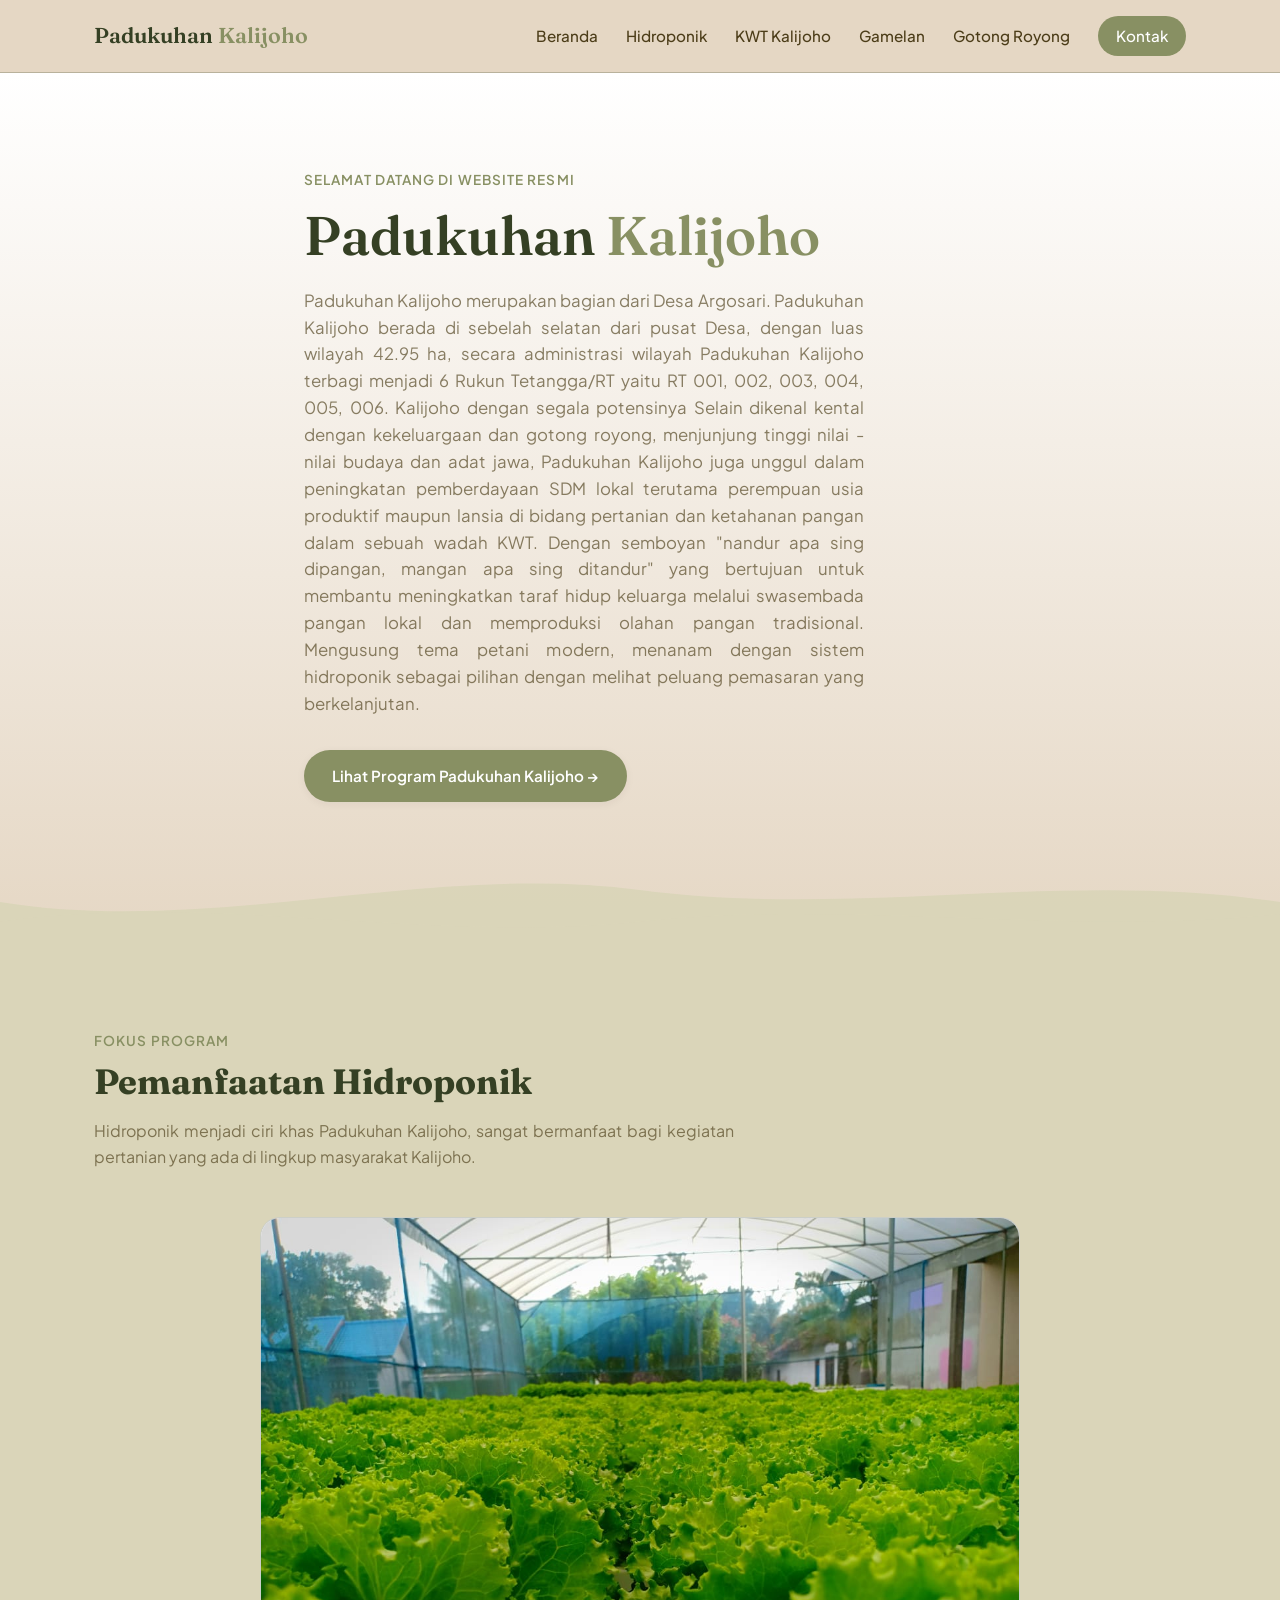
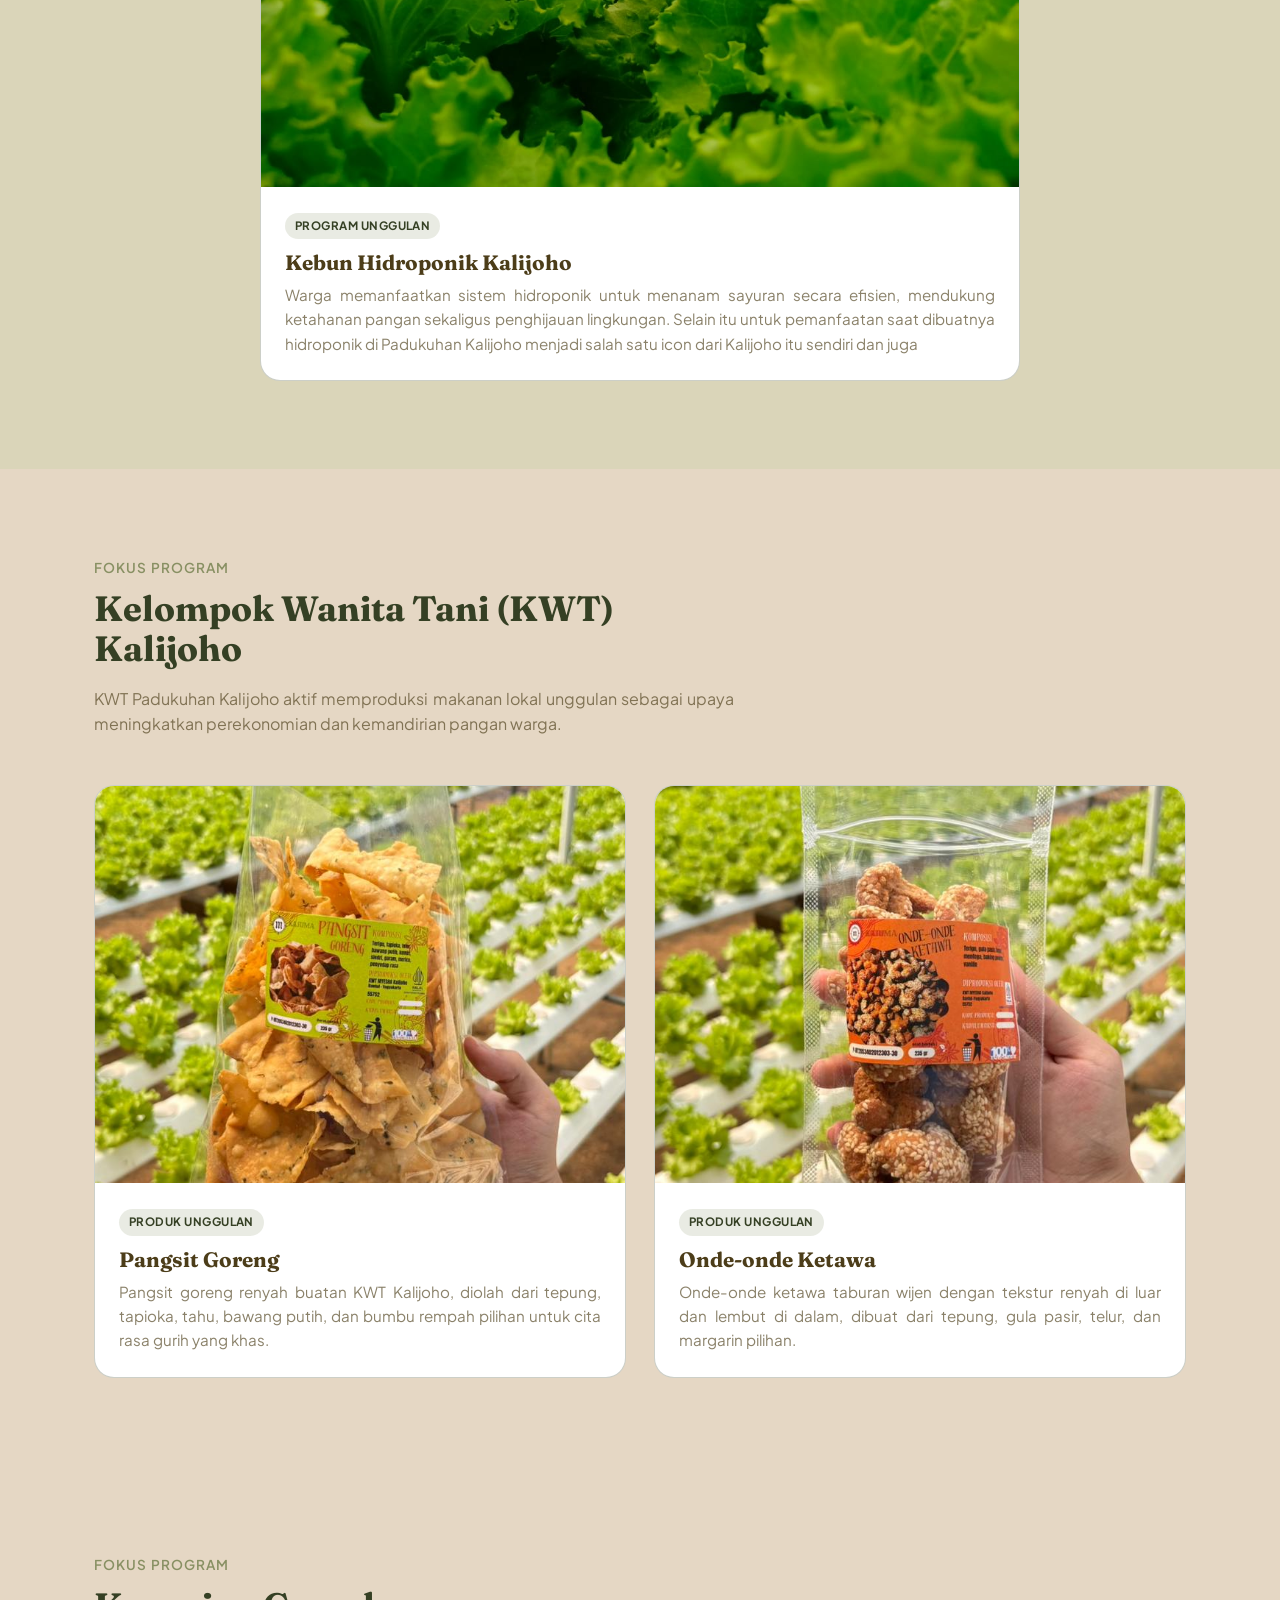
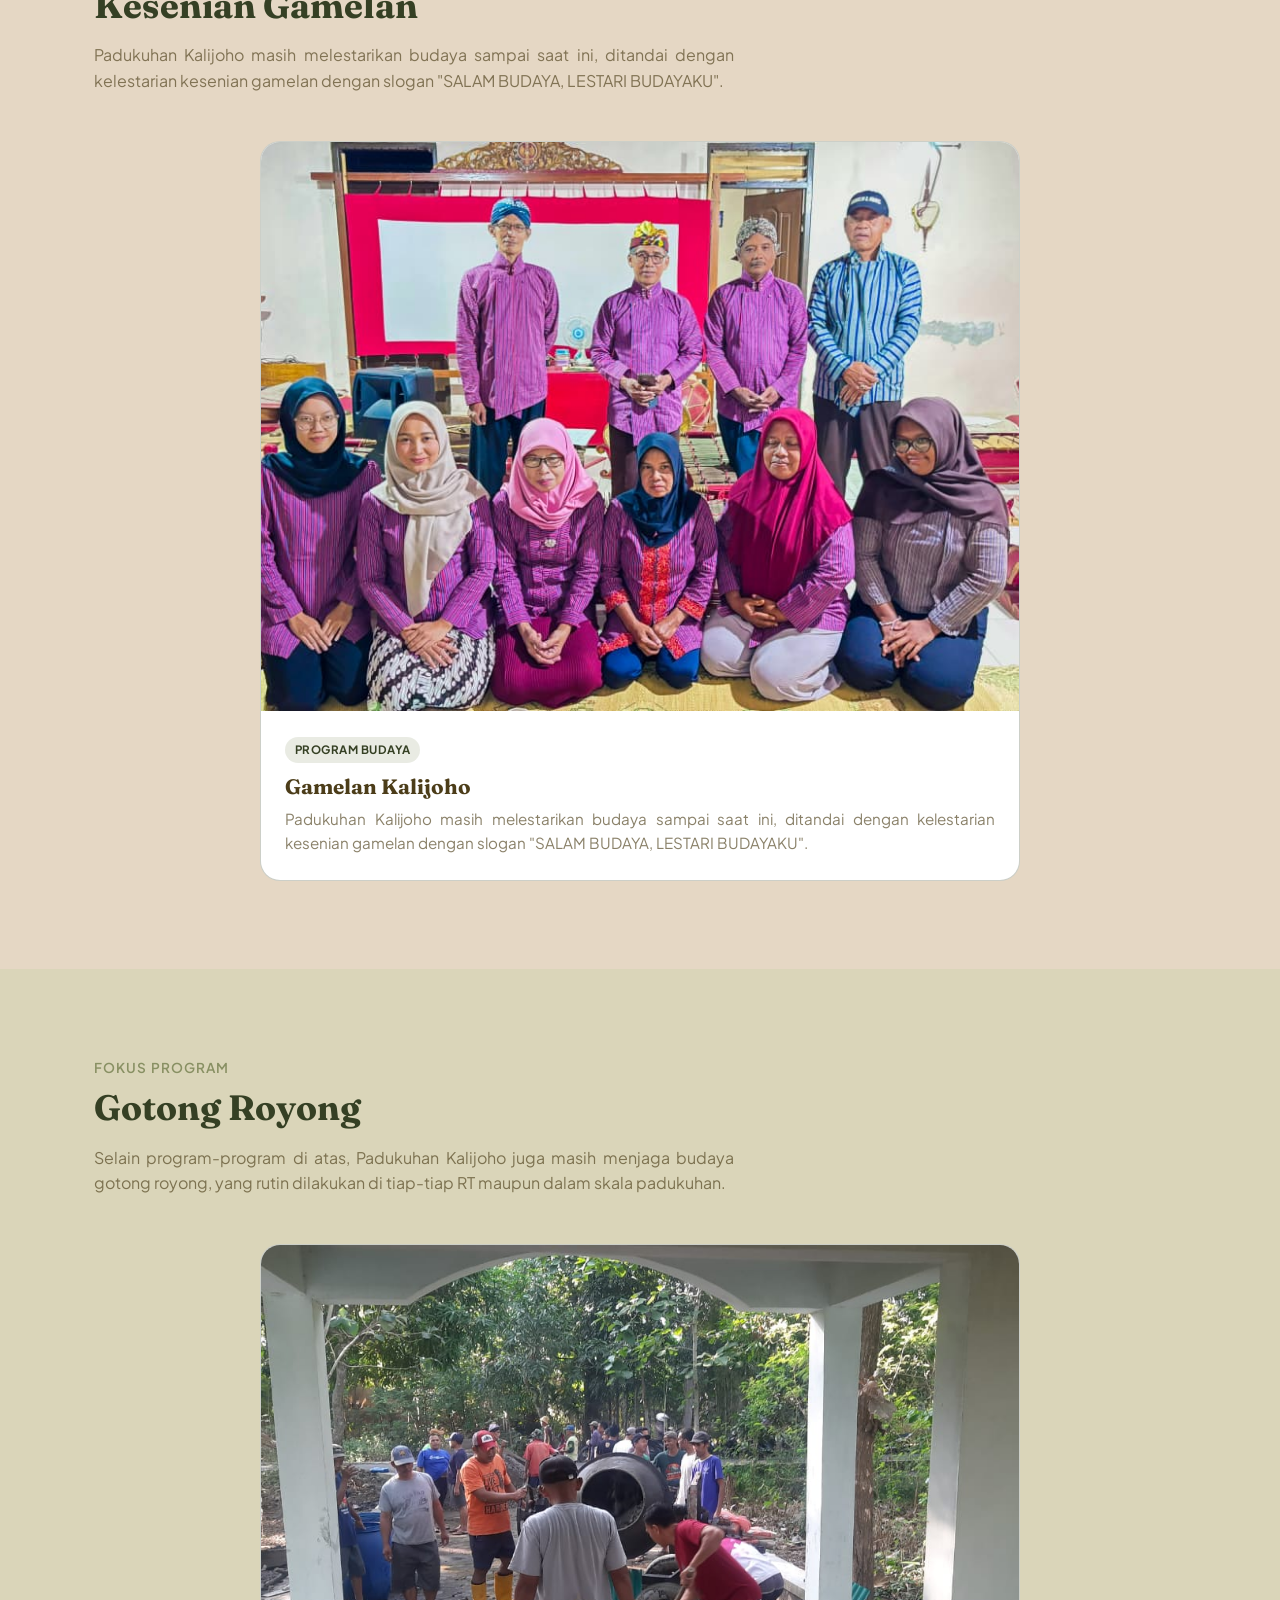
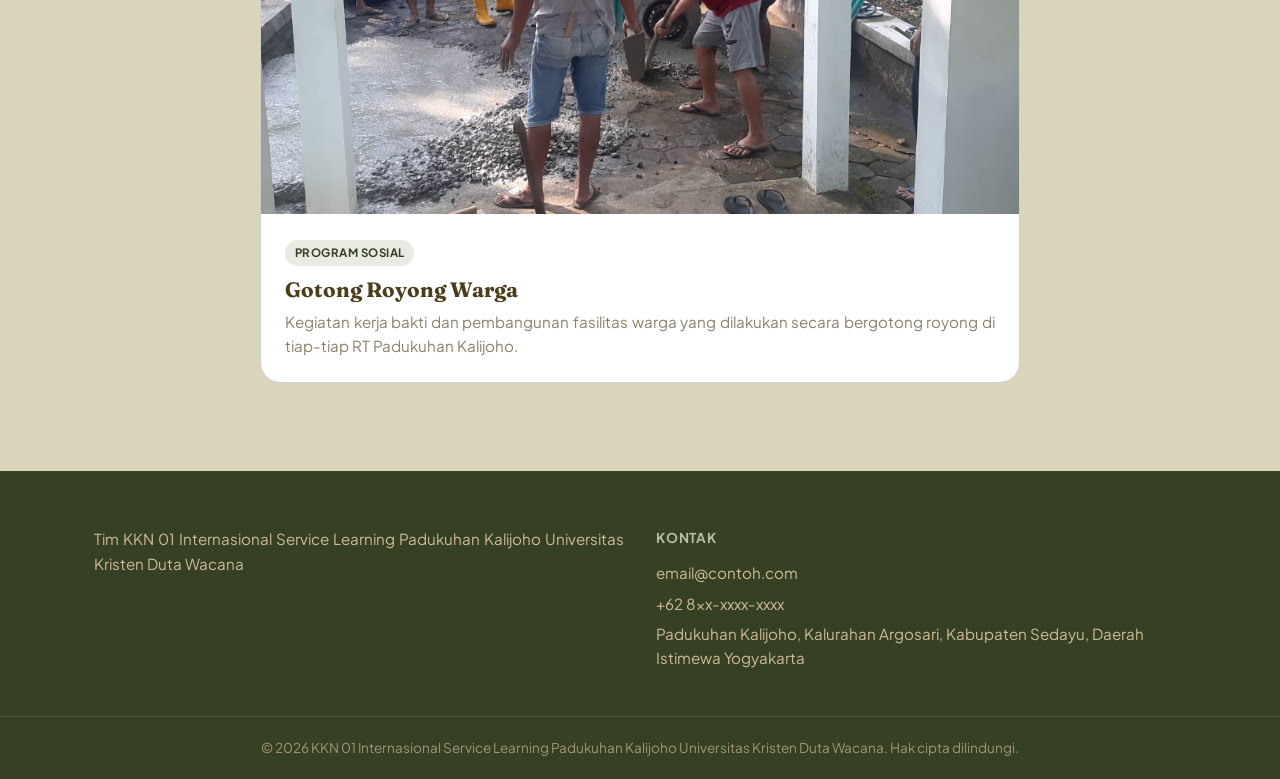
==== index.html @ 9bc2b991 "update index revisi" ====
<!DOCTYPE html>
<html lang="id">
<head>
<meta charset="UTF-8">
<meta name="viewport" content="width=device-width, initial-scale=1.0">
<meta name="description" content="Profil Padukuhan Kalijoho - KKN ISL UKDW 2026">
<meta name="keywords" content="Padukuhan Kalijoho">
<meta property="og:title" content="Padukuhan Kalijoho, Argosari, Kab.Sedayu">
<meta property="og:description" content="Profil Padukuhan Kalijoho,Argosari, Sedayu, Bantul">
<meta property="og:url" content="https://joonben.github.io/Web-Padukuhan-Kalijoho/">
<title>Padukuhan Kalijoho</title>
<link rel="preconnect" href="https://fonts.googleapis.com">
<link rel="preconnect" href="https://fonts.gstatic.com" crossorigin>
<link href="https://fonts.googleapis.com/css2?family=Fraunces:opsz,wght@9..144,500;9..144,600;9..144,700&family=Plus+Jakarta+Sans:wght@400;500;600;700&display=swap" rel="stylesheet">
<link rel="stylesheet" href="style.css">
</head>
<body>

<!-- ========================================================= -->
<!-- HEADER & NAVBAR                                            -->
<!-- ========================================================= -->
<header class="site-header">
  <div class="navbar container">
    <a href="#beranda" class="navbar__brand">Padukuhan <span>Kalijoho</span></a>

    <!-- Toggle menu mobile (tanpa JavaScript, pakai checkbox hack) -->
    <input type="checkbox" id="nav-toggle" class="navbar__toggle-input">
    <label for="nav-toggle" class="navbar__toggle-label" aria-label="Buka menu navigasi">
      <span></span><span></span><span></span>
    </label>

    <nav class="navbar__menu">
      <a href="#beranda" class="navbar__link">Beranda</a>
      <a href="#fokus1" class="navbar__link">Hidroponik</a>
      <a href="#fokus2" class="navbar__link">KWT Kalijoho</a>
      <a href="#fokus3" class="navbar__link">Gamelan</a>
      <a href="#fokus4" class="navbar__link">Gotong Royong</a>
      <a href="#kontak" class="navbar__link navbar__link--cta">Kontak</a>
    </nav>
  </div>
</header>

<main>

  <!-- ========================================================= -->
  <!-- HERO SECTION                                               -->
  <!-- ========================================================= -->
  <section id="beranda" class="hero">
    <div class="container hero__inner">
      <p class="hero__eyebrow">Selamat Datang di Website Resmi</p>
      <h1 class="hero__title">
        Padukuhan <span class="hero__title-accent">Kalijoho</span>
      </h1>
      <p class="hero__subtitle">
        Padukuhan Kalijoho merupakan bagian dari Desa Argosari. 
        Padukuhan Kalijoho berada di sebelah selatan dari pusat Desa, 
        dengan luas wilayah 42.95 ha, secara administrasi wilayah 
        Padukuhan Kalijoho terbagi menjadi 6 Rukun Tetangga/RT 
        yaitu RT 001, 002, 003, 004, 005, 006. Kalijoho dengan segala 
        potensinya Selain dikenal kental dengan kekeluargaan dan gotong royong, 
        menjunjung tinggi nilai - nilai budaya dan adat jawa, Padukuhan Kalijoho juga 
        unggul dalam peningkatan pemberdayaan SDM lokal terutama perempuan usia 
        produktif maupun lansia di bidang pertanian dan ketahanan pangan dalam sebuah wadah KWT. 
        Dengan semboyan "nandur apa sing dipangan, mangan apa sing ditandur" yang bertujuan untuk 
        membantu meningkatkan taraf hidup keluarga melalui swasembada pangan lokal dan memproduksi 
        olahan pangan tradisional. Mengusung tema petani modern, menanam dengan sistem  hidroponik 
        sebagai pilihan dengan melihat peluang pemasaran yang berkelanjutan.
      </p>
      <a href="#fokus1" class="btn btn--primary hero__cta">Lihat Program Padukuhan Kalijoho →</a>
    </div>

    <!-- Elemen dekoratif signature: garis terasering sawah -->
    <svg class="hero__divider" viewBox="0 0 1440 120" preserveAspectRatio="none" aria-hidden="true">
      <path d="M0,64 C240,110 480,10 720,48 C960,86 1200,20 1440,64 L1440,120 L0,120 Z" class="hero__divider-shape hero__divider-shape--1"></path>
      <path d="M0,90 C240,50 480,120 720,90 C960,60 1200,110 1440,80 L1440,120 L0,120 Z" class="hero__divider-shape hero__divider-shape--2"></path>
    </svg>
  </section>

  <!-- ========================================================= -->
  <!-- SECTION UTAMA 1: HIDROPONIK (satu foto)                    -->
  <!-- ========================================================= -->
  <section id="fokus1" class="section section--alt">
    <div class="container">
      <div class="section-heading">
        <p class="section-heading__eyebrow">Fokus Program</p>
        <h2 class="section-heading__title">Pemanfaatan Hidroponik</h2>
        <p class="section-heading__desc">
          Hidroponik menjadi ciri khas Padukuhan Kalijoho, sangat bermanfaat
          bagi kegiatan pertanian yang ada di lingkup masyarakat Kalijoho.
          <!-- GANTI: tambahkan detail cerita/aktivitas Hidroponik di sini -->
        </p>
      </div>

      <div class="single-photo">
        <article class="product-card">
          <div class="product-card__image-wrap">
            <img src="image/hidroponik.jpeg" alt="Kebun Hidroponik Padukuhan Kalijoho" class="product-card__image" loading="lazy">
          </div>
          <div class="product-card__body">
            <span class="product-card__badge">Program Unggulan</span>
            <h3 class="product-card__title">Kebun Hidroponik Kalijoho</h3>
            <p class="product-card__desc">
              <!-- GANTI: deskripsi singkat kegiatan Hidroponik jika diperlukan -->
              Warga memanfaatkan sistem hidroponik untuk menanam sayuran secara
              efisien, mendukung ketahanan pangan sekaligus penghijauan lingkungan.
              Selain itu untuk pemanfaatan saat dibuatnya hidroponik di Padukuhan Kalijoho
              menjadi salah satu icon dari Kalijoho itu sendiri dan juga 
            </p>
          </div>
        </article>
      </div>
    </div>
  </section>

  <!-- ========================================================= -->
  <!-- SECTION UTAMA 2: KELOMPOK WANITA TANI (KWT)                -->
  <!-- ========================================================= -->
  <section id="fokus2" class="section section--kwt">
    <div class="container">
      <div class="section-heading">
        <p class="section-heading__eyebrow">Fokus Program</p>
        <h2 class="section-heading__title">Kelompok Wanita Tani (KWT) Kalijoho</h2>
        <p class="section-heading__desc">
          KWT Padukuhan Kalijoho aktif memproduksi makanan lokal unggulan sebagai
          upaya meningkatkan perekonomian dan kemandirian pangan warga.
          <!-- GANTI: tambahkan detail cerita/aktivitas KWT di sini -->
        </p>
      </div>

      <div class="product-grid">

        <!-- Kartu Produk: Pangsit -->
        <article class="product-card">
          <div class="product-card__image-wrap">
            <img src="image/Pangsit.jpeg" alt="Pangsit Goreng produk KWT Kalijoho" class="product-card__image" loading="lazy">
          </div>
          <div class="product-card__body">
            <span class="product-card__badge">Produk Unggulan</span>
            <h3 class="product-card__title">Pangsit Goreng</h3>
            <p class="product-card__desc">
              <!-- GANTI: deskripsi singkat produk Pangsit jika diperlukan -->
              Pangsit goreng renyah buatan KWT Kalijoho, diolah dari tepung, tapioka,
              tahu, bawang putih, dan bumbu rempah pilihan untuk cita rasa gurih yang khas.
            </p>
          </div>
        </article>

        <!-- Kartu Produk: Onde-onde -->
        <article class="product-card">
          <div class="product-card__image-wrap">
            <img src="image/OndeOnde.jpeg" alt="Onde-onde Ketawa produk KWT Kalijoho" class="product-card__image" loading="lazy">
          </div>
          <div class="product-card__body">
            <span class="product-card__badge">Produk Unggulan</span>
            <h3 class="product-card__title">Onde-onde Ketawa</h3>
            <p class="product-card__desc">
              <!-- GANTI: deskripsi singkat produk Onde-onde jika diperlukan -->
              Onde-onde ketawa taburan wijen dengan tekstur renyah di luar dan lembut
              di dalam, dibuat dari tepung, gula pasir, telur, dan margarin pilihan.
            </p>
          </div>
        </article>

      </div>
    </div>
  </section>

  <!-- ========================================================= -->
  <!-- SECTION UTAMA 3: KESENIAN GAMELAN (satu foto)              -->
  <!-- ========================================================= -->
  <section id="fokus3" class="section">
    <div class="container">
      <div class="section-heading">
        <p class="section-heading__eyebrow">Fokus Program</p>
        <h2 class="section-heading__title">Kesenian Gamelan</h2>
        <p class="section-heading__desc">
          Padukuhan Kalijoho masih melestarikan budaya sampai saat ini, ditandai
          dengan kelestarian kesenian gamelan dengan slogan
          "SALAM BUDAYA, LESTARI BUDAYAKU".
          <!-- GANTI: tambahkan detail cerita/aktivitas Gamelan di sini -->
        </p>
      </div>

      <div class="single-photo">
        <article class="product-card">
          <div class="product-card__image-wrap">
            <!-- GANTI: ganti div placeholder di bawah ini dengan-->
                 <img src="image/gamelan.jpeg" alt="Kesenian Gamelan Kalijoho" class="product-card__image"> 
            <div class="product-card__image-placeholder">
              <span>Foto Kesenian<br>Gamelan</span>
            </div>
          </div>
          <div class="product-card__body">
            <span class="product-card__badge">Program Budaya</span>
            <h3 class="product-card__title">Gamelan Kalijoho</h3>
            <p class="product-card__desc">
              <!-- GANTI: deskripsi singkat kegiatan Gamelan jika diperlukan -->
               Padukuhan Kalijoho masih melestarikan budaya sampai saat ini, ditandai
          dengan kelestarian kesenian gamelan dengan slogan
          "SALAM BUDAYA, LESTARI BUDAYAKU".
            </p>
          </div>
        </article>
      </div>
    </div>
  </section>

  <!-- ========================================================= -->
  <!-- SECTION UTAMA 4: GOTONG ROYONG (satu foto)                 -->
  <!-- ========================================================= -->
  <section id="fokus4" class="section section--alt">
    <div class="container">
      <div class="section-heading">
        <p class="section-heading__eyebrow">Fokus Program</p>
        <h2 class="section-heading__title">Gotong Royong</h2>
        <p class="section-heading__desc">
          Selain program-program di atas, Padukuhan Kalijoho juga masih menjaga
          budaya gotong royong, yang rutin dilakukan di tiap-tiap RT maupun
          dalam skala padukuhan.
          <!-- GANTI: tambahkan detail cerita/aktivitas Gotong Royong di sini -->
        </p>
      </div>

      <div class="single-photo">
        <article class="product-card">
          <div class="product-card__image-wrap">
            <img src="image/gotongroyong.jpeg" alt="Kegiatan Gotong Royong warga Kalijoho" class="product-card__image" loading="lazy">
          </div>
          <div class="product-card__body">
            <span class="product-card__badge">Program Sosial</span>
            <h3 class="product-card__title">Gotong Royong Warga</h3>
            <p class="product-card__desc">
              <!-- GANTI: deskripsi singkat kegiatan Gotong Royong jika diperlukan -->
              Kegiatan kerja bakti dan pembangunan fasilitas warga yang dilakukan
              secara bergotong royong di tiap-tiap RT Padukuhan Kalijoho.
            </p>
          </div>
        </article>
      </div>
    </div>
  </section>

</main>

<!-- ========================================================= -->
<!-- FOOTER                                                     -->
<!-- ========================================================= -->
<footer id="kontak" class="site-footer">
  <div class="container site-footer__inner">
    <div class="site-footer__col">
      <p class="site-footer__team">
        <!-- GANTI: nama tim/kelompok KKN -->
        Tim KKN 01 Internasional Service Learning Padukuhan Kalijoho Universitas Kristen Duta Wacana
      </p>
    </div>

    <div class="site-footer__col">
      <p class="site-footer__heading">Kontak</p>
      <ul class="site-footer__contact">
        <li><!-- GANTI: alamat email --> email@contoh.com</li>
        <li><!-- GANTI: nomor telepon/WA --> +62 8xx-xxxx-xxxx</li>
        <li><!-- GANTI: alamat lokasi --> Padukuhan Kalijoho, Kalurahan Argosari, Kabupaten Sedayu, Daerah Istimewa Yogyakarta</li>
      </ul>
    </div>
  </div>

  <div class="site-footer__bottom">
    <p>&copy; <span id="tahun">2026</span> KKN 01 Internasional Service Learning Padukuhan Kalijoho Universitas Kristen Duta Wacana. Hak cipta dilindungi.</p>
  </div>
</footer>

<!-- Skrip kecil opsional: perbarui tahun copyright secara otomatis -->
<script>
  document.getElementById('tahun').textContent = new Date().getFullYear();
</script>

</body>
</html>
---- style.css ----
/* =============================================================
   KKN PADUKUHAN KALIJOHO — STYLESHEET
   Palet warna: Café Noir, Kombu Green, Moss Green, Tan, Bone.
   ============================================================= */

:root {
  /* -- Warna dasar dari palet -- */
  --color-cafe-noir: #4C3D19;
  --color-kombu: #354024;
  --color-moss: #889063;
  --color-tan: #CFBB99;
  --color-bone: #E5D7C4;

  /* -- Peran warna (mapping ke elemen) -- */
  /* Moss Green sekarang jadi warna utama/brand: dipakai di tombol, CTA,
     eyebrow, badge, dan aksen judul. Kombu Green jadi versi gelapnya
     (untuk hover & heading), Café Noir dipakai untuk teks isi. */
  --color-bg: var(--color-bone);
  --color-bg-alt: #DAD5B9; /* Bone dicampur Moss, supaya section alternatif ikut terasa hijau */
  --color-green: var(--color-moss);
  --color-green-dark: var(--color-kombu);
  --color-gold: var(--color-moss);
  --color-gold-light: #B8BCA1; /* Moss dicerahkan, untuk teks di atas latar gelap */
  --color-text: var(--color-cafe-noir);
  --color-text-muted: rgba(76, 61, 25, 0.65);
  --color-card-bg: #FFFFFF;
  --color-border: rgba(53, 64, 36, 0.25);
  --color-white: #FFFFFF;

  /* -- Tipografi -- */
  --font-display: "Fraunces", Georgia, serif;
  --font-body: "Plus Jakarta Sans", "Segoe UI", sans-serif;

  /* -- Layout -- */
  --container-width: 1140px;
  --radius-md: 10px;
  --radius-lg: 20px;
  --shadow-sm: 0 2px 8px rgba(43, 38, 32, 0.06);
  --shadow-md: 0 12px 30px rgba(43, 38, 32, 0.10);
  --transition-base: 0.25s ease;
}

/* =============================================================
   RESET DASAR
   ============================================================= */
*, *::before, *::after { box-sizing: border-box; }

html { scroll-behavior: smooth; }

body {
  margin: 0;
  font-family: var(--font-body);
  color: var(--color-text);
  background-color: var(--color-bg);
  line-height: 1.6;
  -webkit-font-smoothing: antialiased;
}

h1, h2, h3 { font-family: var(--font-display); margin: 0; line-height: 1.15; }
p { margin: 0; }
a { text-decoration: none; color: inherit; }
ul { list-style: none; margin: 0; padding: 0; }
img { max-width: 100%; display: block; }

.container {
  width: 100%;
  max-width: var(--container-width);
  margin-inline: auto;
  padding-inline: 24px;
}

/* Fokus keyboard yang jelas (aksesibilitas) */
a:focus-visible,
button:focus-visible,
.btn:focus-visible {
  outline: 3px solid var(--color-gold);
  outline-offset: 3px;
}

@media (prefers-reduced-motion: reduce) {
  html { scroll-behavior: auto; }
  * { animation-duration: 0.01ms !important; transition-duration: 0.01ms !important; }
}

/* =============================================================
   TOMBOL (BUTTON) UMUM
   ============================================================= */
.btn {
  display: inline-flex;
  align-items: center;
  gap: 8px;
  padding: 14px 28px;
  border-radius: 999px;
  font-weight: 600;
  font-size: 0.95rem;
  transition: transform var(--transition-base), box-shadow var(--transition-base);
}

.btn--primary {
  background-color: var(--color-gold);
  color: var(--color-white);
  box-shadow: var(--shadow-sm);
}

.btn--primary:hover {
  transform: translateY(-2px);
  box-shadow: var(--shadow-md);
}

/* =============================================================
   HEADER & NAVBAR (STICKY)
   ============================================================= */
.site-header {
  position: sticky;
  top: 0;
  z-index: 100;
  background-color: rgba(229, 215, 196, 0.92);
  backdrop-filter: blur(6px);
  border-bottom: 1px solid var(--color-border);
}

.navbar {
  display: flex;
  align-items: center;
  justify-content: space-between;
  padding-block: 16px;
}

.navbar__brand {
  font-family: var(--font-display);
  font-size: 1.35rem;
  font-weight: 600;
  color: var(--color-green-dark);
}

.navbar__brand span { color: var(--color-gold); }

.navbar__menu {
  display: flex;
  align-items: center;
  gap: 28px;
}

.navbar__link {
  font-weight: 500;
  font-size: 0.95rem;
  color: var(--color-text);
  transition: color var(--transition-base);
  position: relative;
}

.navbar__link:hover { color: var(--color-green); }

.navbar__link--cta {
  padding: 8px 18px;
  background-color: var(--color-green);
  color: var(--color-white);
  border-radius: 999px;
}

.navbar__link--cta:hover {
  color: var(--color-white);
  background-color: var(--color-green-dark);
}

/* Toggle menu mobile (checkbox hack, tanpa JS) */
.navbar__toggle-input { display: none; }

.navbar__toggle-label {
  display: none;
  flex-direction: column;
  gap: 5px;
  cursor: pointer;
  padding: 6px;
}

.navbar__toggle-label span {
  width: 24px;
  height: 2px;
  background-color: var(--color-text);
  border-radius: 2px;
}

/* =============================================================
   HERO SECTION
   ============================================================= */
.hero {
  position: relative;
  padding-block: 96px 140px;
  background: linear-gradient(180deg, #FFFFFF 0%, var(--color-bg) 100%);
  overflow: hidden;
}

.hero__inner {
  max-width: 720px;
  text-align: left;
}

.hero__eyebrow {
  font-weight: 600;
  font-size: 0.85rem;
  letter-spacing: 0.08em;
  text-transform: uppercase;
  color: var(--color-gold);
  margin-bottom: 14px;
}

.hero__title {
  font-size: clamp(2.2rem, 5vw, 3.4rem);
  font-weight: 600;
  color: var(--color-green-dark);
  margin-bottom: 20px;
}

.hero__title-accent { color: var(--color-gold); }

.hero__subtitle {
  font-size: 1.05rem;
  color: var(--color-text-muted);
  max-width: 560px;
  margin-bottom: 32px;
  text-align: justify;
}

/* Elemen dekoratif: garis terasering sawah di dasar hero */
.hero__divider {
  position: absolute;
  bottom: -2px;
  left: 0;
  width: 100%;
  height: 90px;
}

.hero__divider-shape--1 { fill: var(--color-bg-alt); opacity: 0.9; }
.hero__divider-shape--2 { fill: var(--color-bg-alt); }

/* =============================================================
   STRUKTUR SECTION UMUM
   ============================================================= */
.section {
  padding-block: 88px;
}

.section--alt { background-color: var(--color-bg-alt); }

.section-heading {
  max-width: 640px;
  margin-bottom: 48px;
}

.section-heading__eyebrow {
  font-weight: 600;
  font-size: 0.85rem;
  letter-spacing: 0.08em;
  text-transform: uppercase;
  color: var(--color-gold);
  margin-bottom: 10px;
}

.section-heading__title {
  font-size: clamp(1.6rem, 3.2vw, 2.2rem);
  color: var(--color-green-dark);
  margin-bottom: 16px;
}

.section-heading__desc {
  color: var(--color-text-muted);
  font-size: 1rem;
  text-align: justify;
}

/* =============================================================
   SECTION KWT — GRID PRODUK
   ============================================================= */
.product-grid {
  display: grid;
  grid-template-columns: repeat(2, 1fr);
  gap: 28px;
}

.product-card {
  background-color: var(--color-card-bg);
  border: 1px solid var(--color-border);
  border-radius: var(--radius-lg);
  overflow: hidden;
  transition: transform var(--transition-base), box-shadow var(--transition-base);
}

.product-card:hover {
  transform: translateY(-4px);
  box-shadow: var(--shadow-md);
}

.product-card__image-wrap {
  aspect-ratio: 4 / 3;
  background-color: var(--color-bg-alt);
  overflow: hidden;
}

.product-card__image {
  width: 100%;
  height: 100%;
  object-fit: cover;
  object-position: center;
  transition: transform 0.4s ease;
}

.product-card:hover .product-card__image {
  transform: scale(1.05);
}

/* Dipakai di section placeholder (Fokus 2, 3, 4) yang belum ada foto/kontennya */
.product-card__image-placeholder {
  width: 100%;
  height: 100%;
  display: flex;
  align-items: center;
  justify-content: center;
  text-align: center;
  color: var(--color-text-muted);
  font-size: 0.9rem;
  border: 2px dashed var(--color-border);
  border-radius: var(--radius-lg) var(--radius-lg) 0 0;
}

/* =============================================================
   WRAPPER SATU CARD (dipakai di section Hidroponik, Gamelan,
   Gotong Royong) — isinya tetap komponen .product-card yang sama
   dengan KWT, cuma dibatasi lebarnya karena cuma menampilkan 1 card.
   ============================================================= */
.single-photo {
  max-width: 760px;
  margin-inline: auto;
}

.product-card__body {
  padding: 24px;
}

.product-card__badge {
  display: inline-block;
  font-size: 0.72rem;
  font-weight: 700;
  letter-spacing: 0.04em;
  text-transform: uppercase;
  color: var(--color-green-dark);
  background-color: rgba(136, 144, 99, 0.18);
  padding: 4px 10px;
  border-radius: 999px;
  margin-bottom: 12px;
}

.product-card__title {
  font-size: 1.3rem;
  color: var(--color-text);
  margin-bottom: 8px;
}

.product-card__desc {
  color: var(--color-text-muted);
  font-size: 0.95rem;
  text-align: justify;
}

/* =============================================================
   SECTION PLACEHOLDER (FOKUS 2, 3, 4)
   ============================================================= */
.placeholder-box {
  border: 2px dashed var(--color-border);
  border-radius: var(--radius-lg);
  padding: 48px 24px;
  text-align: center;
  color: var(--color-text-muted);
  background-color: rgba(255, 255, 255, 0.4);
}

/* =============================================================
   FOOTER
   ============================================================= */
.site-footer {
  background-color: var(--color-green-dark);
  color: var(--color-bone);
  padding-top: 56px;
}

.site-footer__inner {
  display: grid;
  grid-template-columns: repeat(2, 1fr);
  gap: 32px;
  padding-bottom: 40px;
}

.site-footer__brand {
  font-family: var(--font-display);
  font-size: 1.25rem;
  color: var(--color-white);
  margin-bottom: 8px;
}

.site-footer__team {
  color: var(--color-tan);
  font-size: 0.95rem;
  text-align: justify;
}

.site-footer__heading {
  font-weight: 700;
  font-size: 0.85rem;
  text-transform: uppercase;
  letter-spacing: 0.06em;
  color: var(--color-gold-light);
  margin-bottom: 12px;
}

.site-footer__contact li {
  color: var(--color-tan);
  font-size: 0.95rem;
  margin-bottom: 6px;
}

.site-footer__bottom {
  border-top: 1px solid rgba(255, 255, 255, 0.12);
  padding-block: 20px;
  text-align: center;
  font-size: 0.85rem;
  color: rgba(207, 187, 153, 0.7);
}

/* =============================================================
   RESPONSIVE — TABLET & MOBILE
   ============================================================= */
@media (max-width: 860px) {
  .navbar__toggle-label { display: flex; }

  .navbar__menu {
    position: absolute;
    top: 100%;
    left: 0;
    right: 0;
    flex-direction: column;
    align-items: flex-start;
    gap: 4px;
    background-color: var(--color-bg);
    border-bottom: 1px solid var(--color-border);
    padding: 16px 24px 24px;
    transform: translateY(-8px);
    opacity: 0;
    pointer-events: none;
    transition: transform var(--transition-base), opacity var(--transition-base);
  }

  .navbar__link { width: 100%; padding-block: 10px; }
  .navbar__link--cta { width: fit-content; }

  .navbar__toggle-input:checked ~ .navbar__menu {
    transform: translateY(0);
    opacity: 1;
    pointer-events: auto;
  }

  .product-grid { grid-template-columns: 1fr; }
  .site-footer__inner { grid-template-columns: 1fr; }
}

@media (max-width: 560px) {
  .hero { padding-block: 64px 110px; }
  .section { padding-block: 64px; }
}
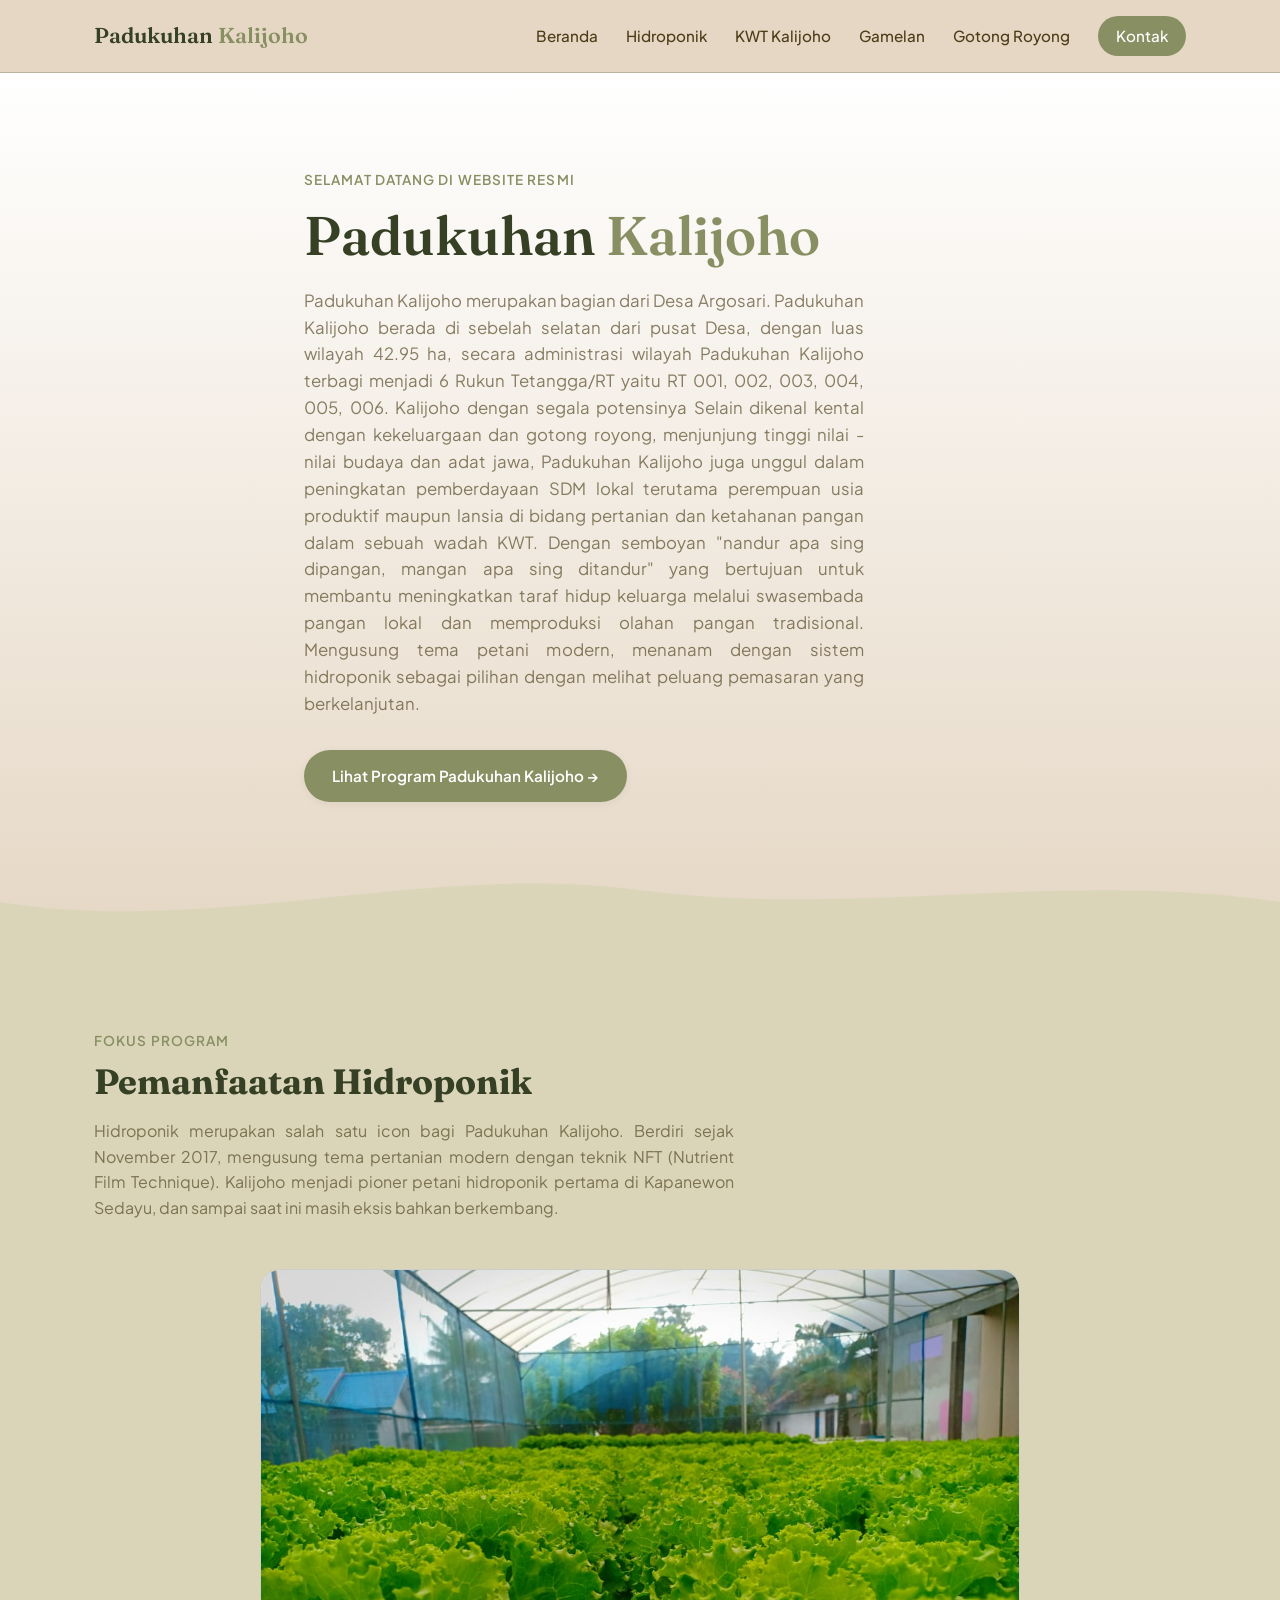
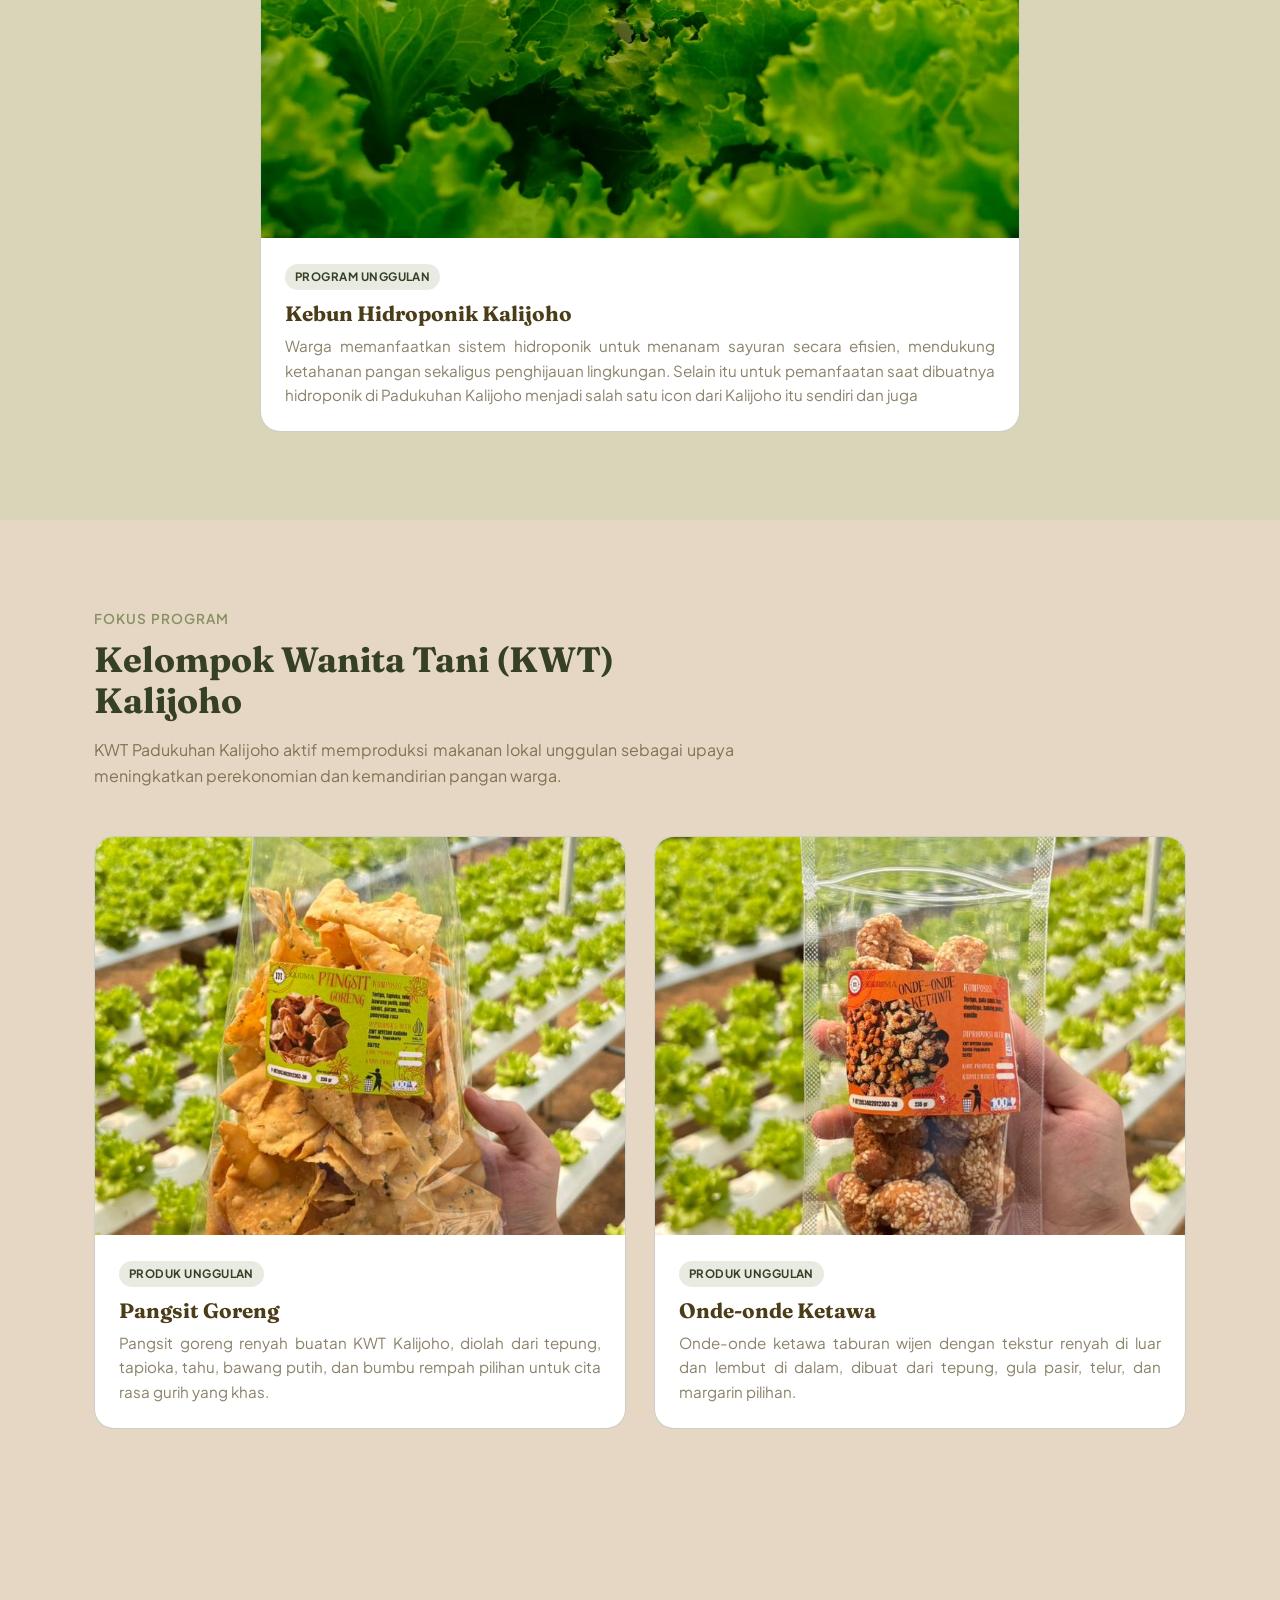
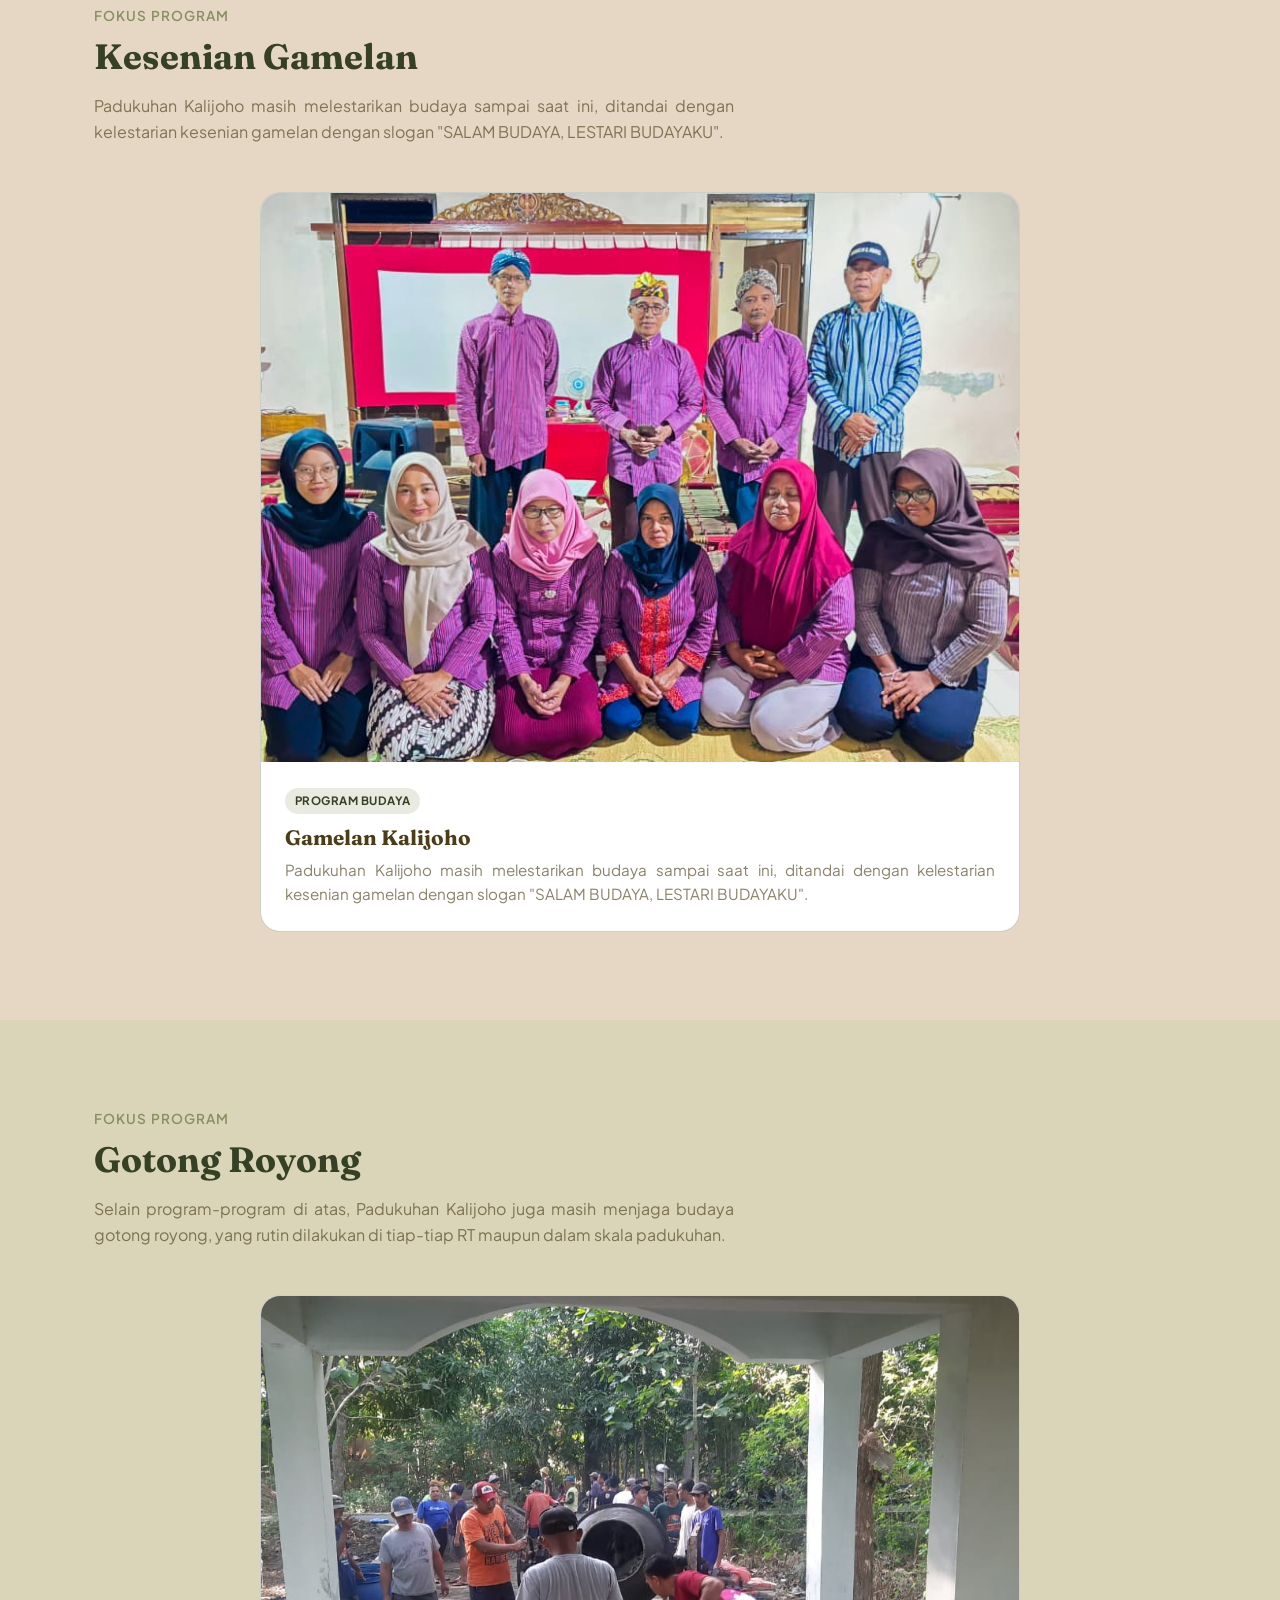
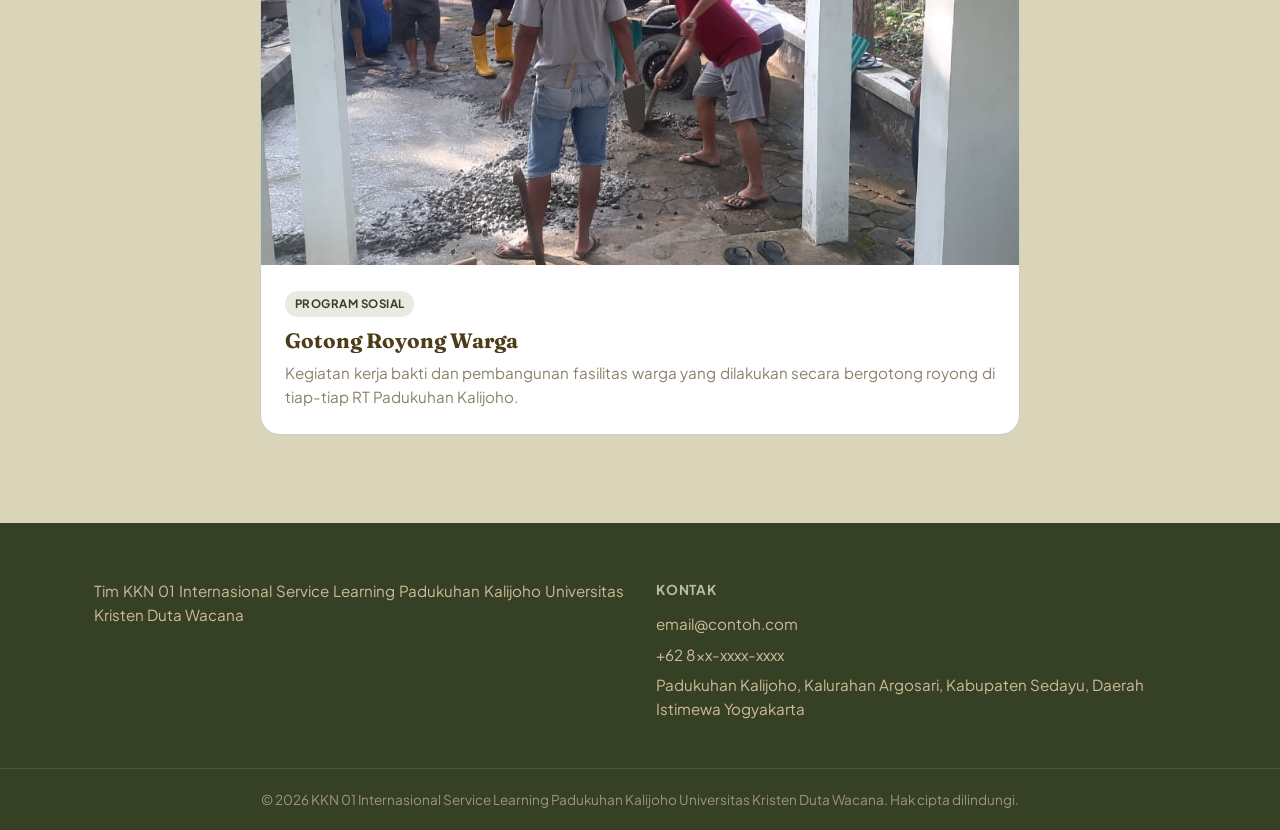
==== commit cbd96c73: "update untuk hidroponik" ====
--- a/index.html
+++ b/index.html
@@ -85,8 +85,10 @@
         <p class="section-heading__eyebrow">Fokus Program</p>
         <h2 class="section-heading__title">Pemanfaatan Hidroponik</h2>
         <p class="section-heading__desc">
-          Hidroponik menjadi ciri khas Padukuhan Kalijoho, sangat bermanfaat
-          bagi kegiatan pertanian yang ada di lingkup masyarakat Kalijoho.
+          Hidroponik merupakan salah satu icon bagi Padukuhan Kalijoho. 
+          Berdiri sejak November 2017, mengusung tema pertanian modern dengan 
+          teknik NFT (Nutrient Film Technique). Kalijoho menjadi pioner petani 
+          hidroponik pertama di Kapanewon Sedayu, dan sampai saat ini masih eksis bahkan berkembang. 
           <!-- GANTI: tambahkan detail cerita/aktivitas Hidroponik di sini -->
         </p>
       </div>
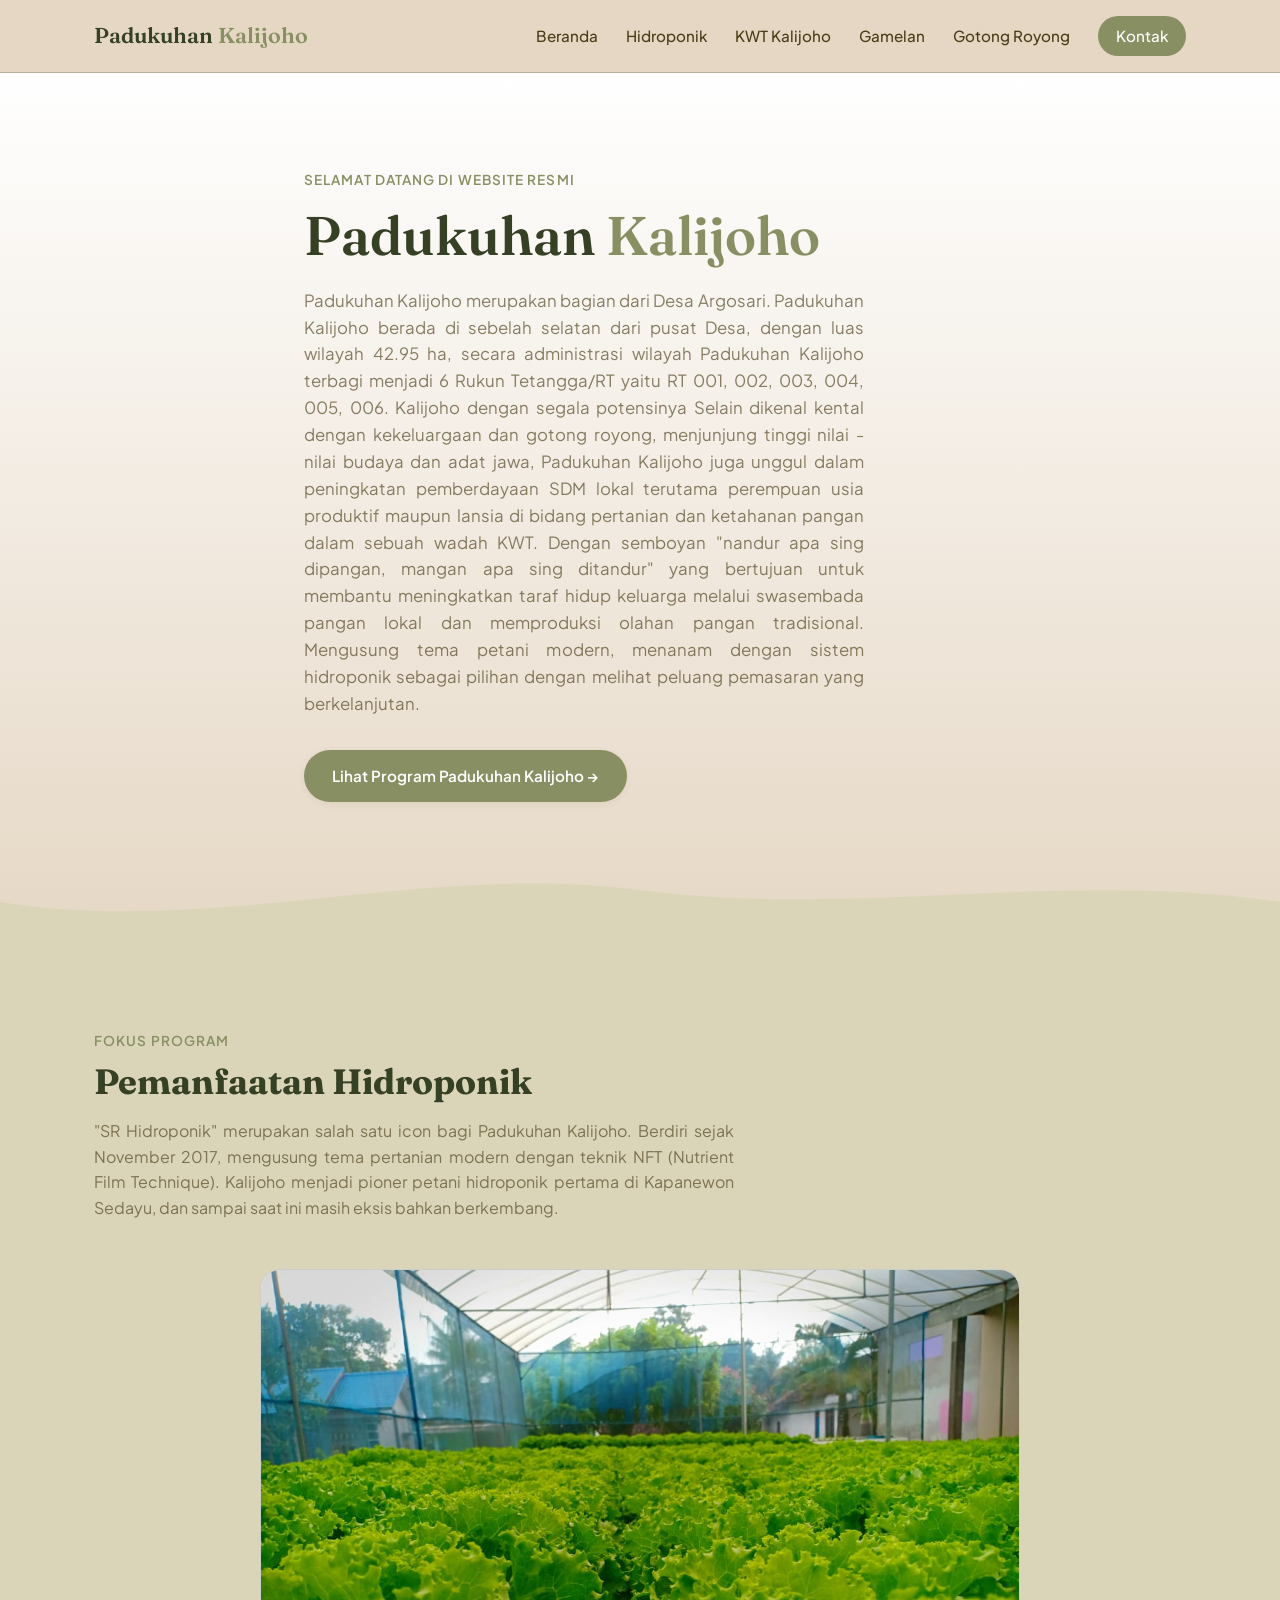
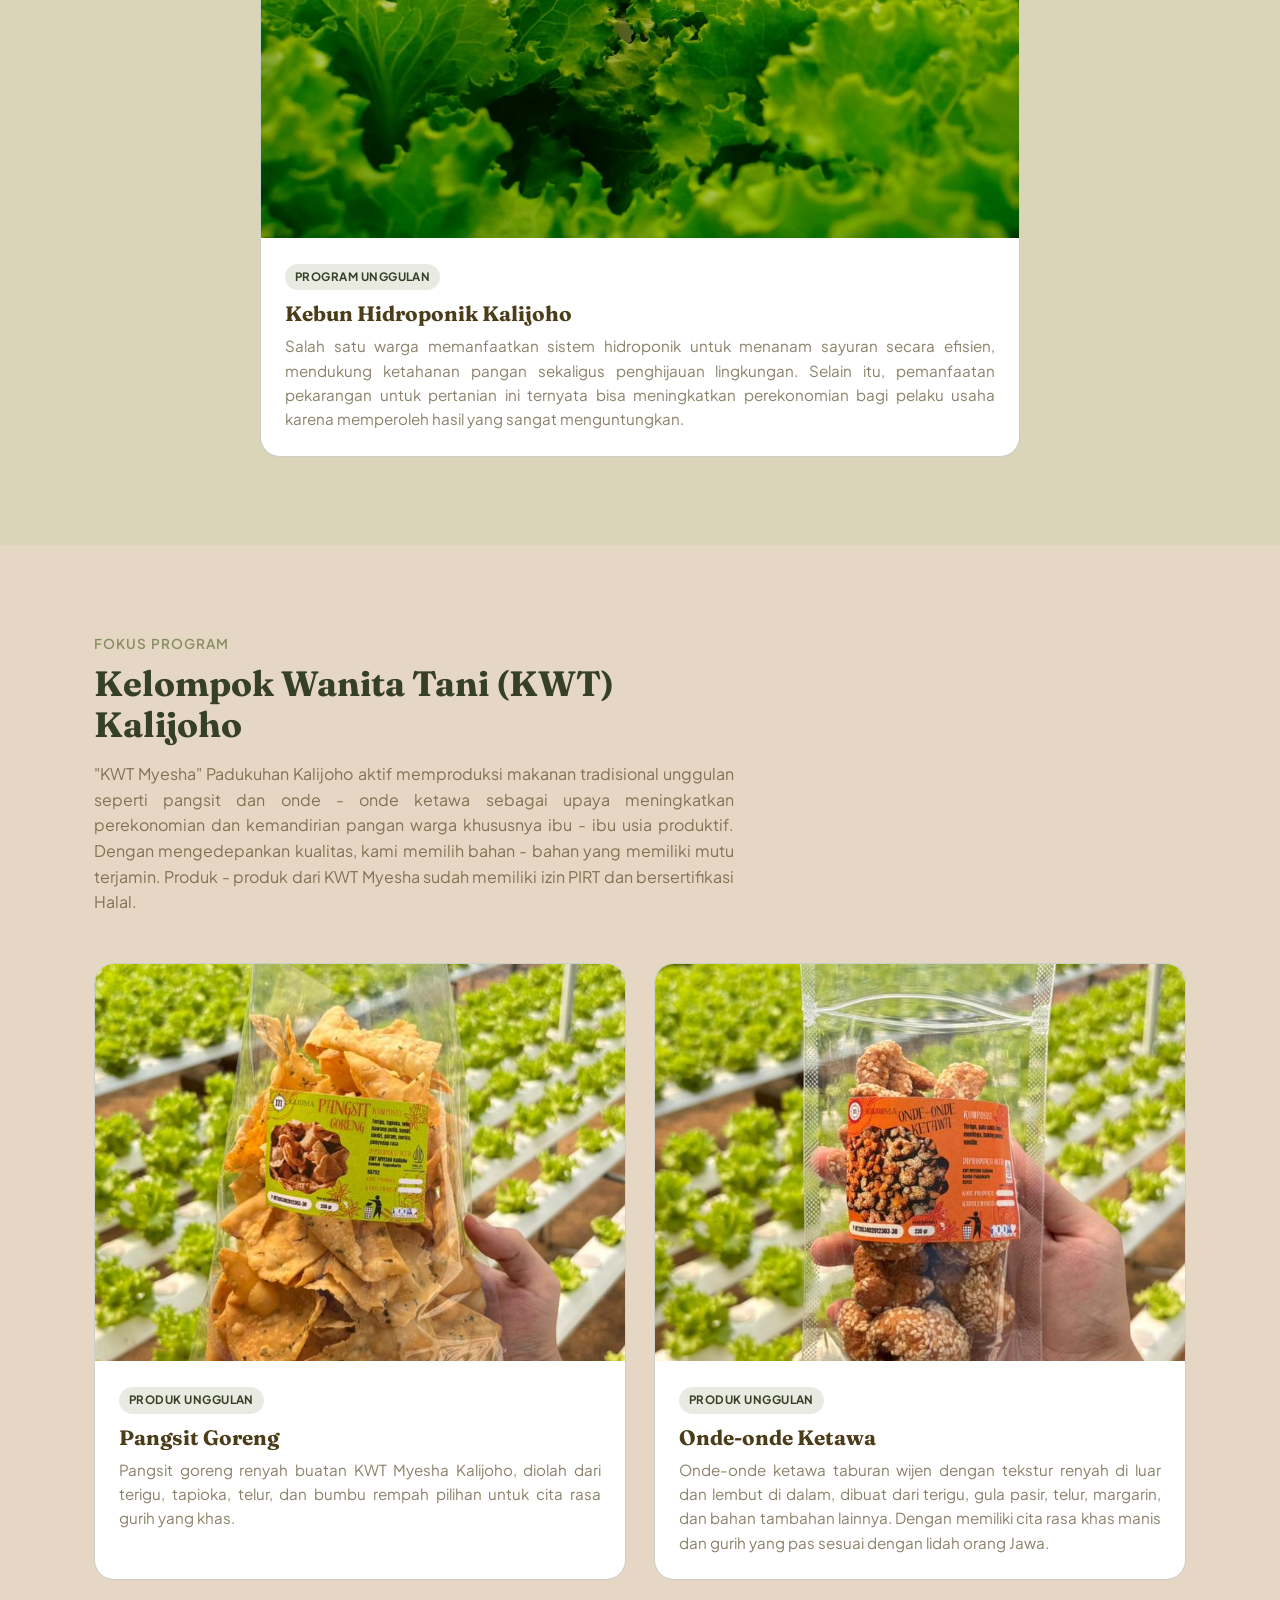
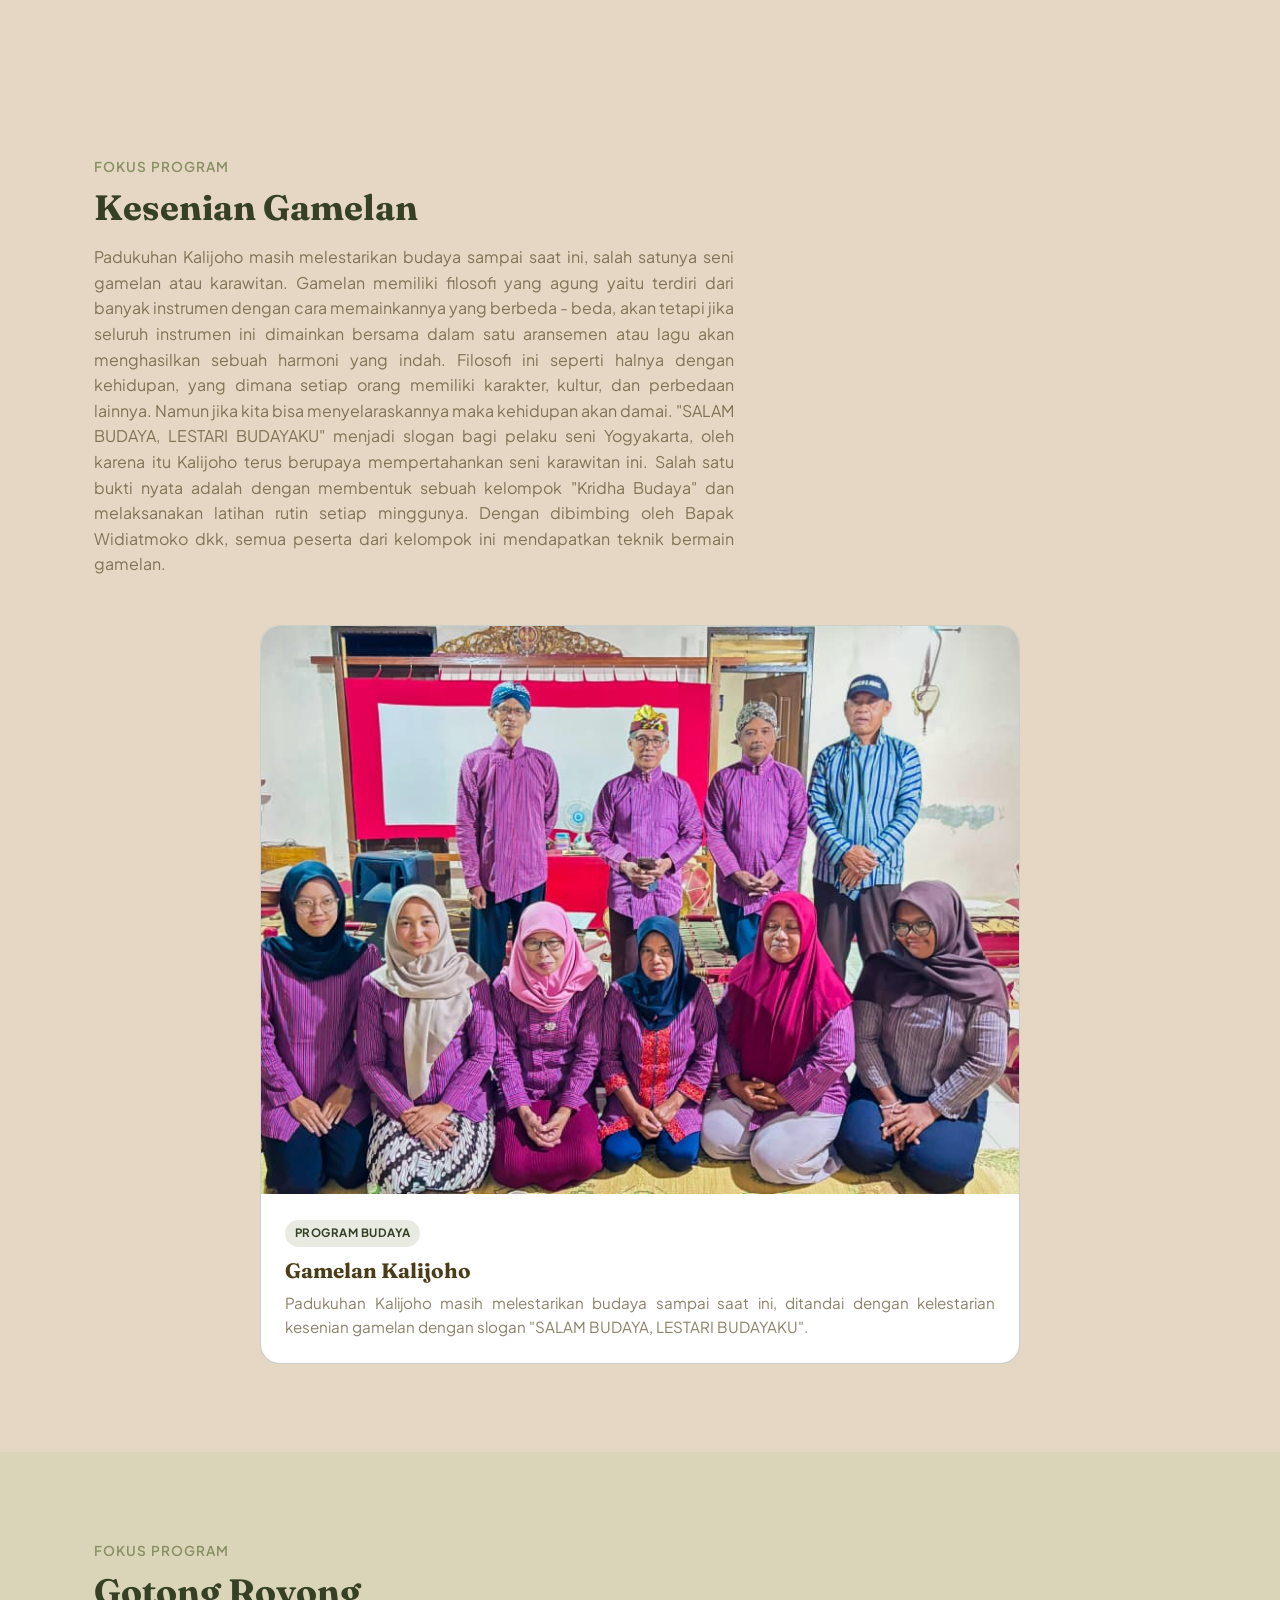
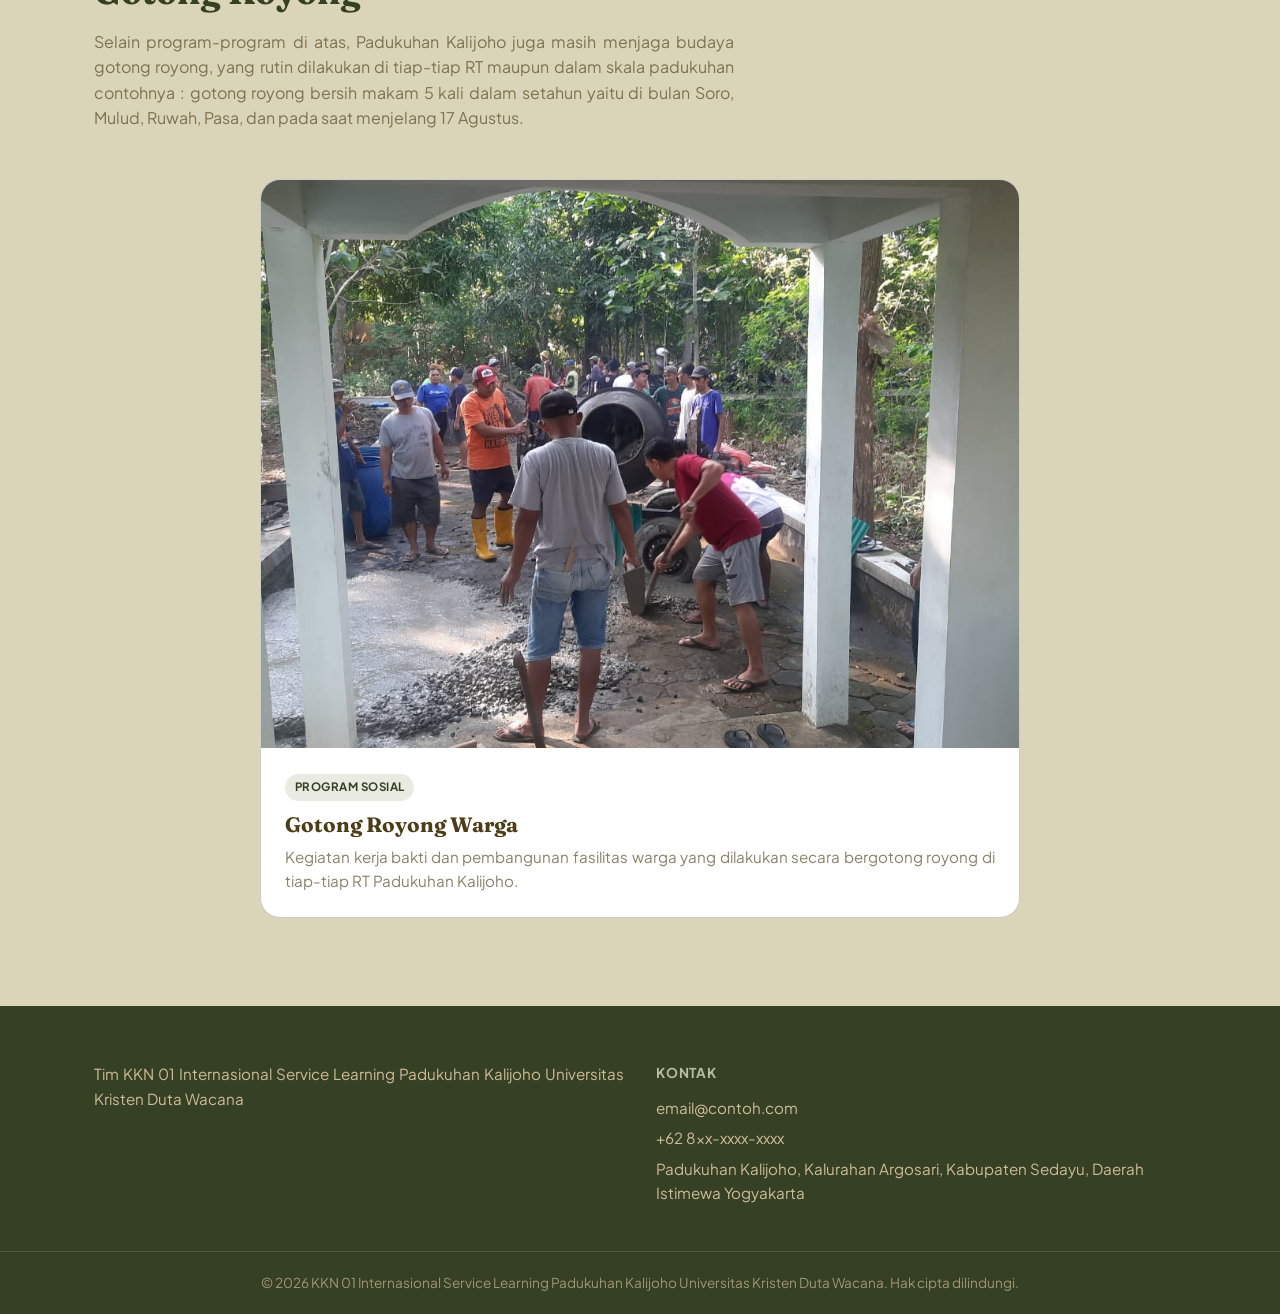
==== commit 92b9ce56: "Update isi program nya" ====
--- a/index.html
+++ b/index.html
@@ -85,7 +85,7 @@
         <p class="section-heading__eyebrow">Fokus Program</p>
         <h2 class="section-heading__title">Pemanfaatan Hidroponik</h2>
         <p class="section-heading__desc">
-          Hidroponik merupakan salah satu icon bagi Padukuhan Kalijoho. 
+          "SR Hidroponik" merupakan salah satu icon bagi Padukuhan Kalijoho. 
           Berdiri sejak November 2017, mengusung tema pertanian modern dengan 
           teknik NFT (Nutrient Film Technique). Kalijoho menjadi pioner petani 
           hidroponik pertama di Kapanewon Sedayu, dan sampai saat ini masih eksis bahkan berkembang. 
@@ -103,10 +103,10 @@
             <h3 class="product-card__title">Kebun Hidroponik Kalijoho</h3>
             <p class="product-card__desc">
               <!-- GANTI: deskripsi singkat kegiatan Hidroponik jika diperlukan -->
-              Warga memanfaatkan sistem hidroponik untuk menanam sayuran secara
+              Salah satu warga memanfaatkan sistem hidroponik untuk menanam sayuran secara
               efisien, mendukung ketahanan pangan sekaligus penghijauan lingkungan.
-              Selain itu untuk pemanfaatan saat dibuatnya hidroponik di Padukuhan Kalijoho
-              menjadi salah satu icon dari Kalijoho itu sendiri dan juga 
+              Selain itu, pemanfaatan pekarangan untuk pertanian ini ternyata bisa meningkatkan
+              perekonomian bagi pelaku usaha karena memperoleh hasil yang sangat menguntungkan.
             </p>
           </div>
         </article>
@@ -123,8 +123,12 @@
         <p class="section-heading__eyebrow">Fokus Program</p>
         <h2 class="section-heading__title">Kelompok Wanita Tani (KWT) Kalijoho</h2>
         <p class="section-heading__desc">
-          KWT Padukuhan Kalijoho aktif memproduksi makanan lokal unggulan sebagai
-          upaya meningkatkan perekonomian dan kemandirian pangan warga.
+          "KWT Myesha" Padukuhan Kalijoho aktif memproduksi makanan tradisional unggulan seperti
+          pangsit dan onde - onde ketawa sebagai
+          upaya meningkatkan perekonomian dan kemandirian pangan warga 
+          khususnya ibu - ibu usia produktif. Dengan mengedepankan kualitas,
+          kami memilih bahan - bahan yang memiliki mutu terjamin. Produk - produk dari 
+          KWT Myesha sudah memiliki izin PIRT dan bersertifikasi Halal.
           <!-- GANTI: tambahkan detail cerita/aktivitas KWT di sini -->
         </p>
       </div>
@@ -141,8 +145,8 @@
             <h3 class="product-card__title">Pangsit Goreng</h3>
             <p class="product-card__desc">
               <!-- GANTI: deskripsi singkat produk Pangsit jika diperlukan -->
-              Pangsit goreng renyah buatan KWT Kalijoho, diolah dari tepung, tapioka,
-              tahu, bawang putih, dan bumbu rempah pilihan untuk cita rasa gurih yang khas.
+              Pangsit goreng renyah buatan KWT Myesha Kalijoho, diolah dari terigu, tapioka,
+              telur, dan bumbu rempah pilihan untuk cita rasa gurih yang khas.
             </p>
           </div>
         </article>
@@ -158,7 +162,8 @@
             <p class="product-card__desc">
               <!-- GANTI: deskripsi singkat produk Onde-onde jika diperlukan -->
               Onde-onde ketawa taburan wijen dengan tekstur renyah di luar dan lembut
-              di dalam, dibuat dari tepung, gula pasir, telur, dan margarin pilihan.
+              di dalam, dibuat dari terigu, gula pasir, telur, margarin, dan bahan tambahan lainnya.
+              Dengan memiliki cita rasa khas manis dan gurih yang pas sesuai dengan lidah orang Jawa.
             </p>
           </div>
         </article>
@@ -176,9 +181,18 @@
         <p class="section-heading__eyebrow">Fokus Program</p>
         <h2 class="section-heading__title">Kesenian Gamelan</h2>
         <p class="section-heading__desc">
-          Padukuhan Kalijoho masih melestarikan budaya sampai saat ini, ditandai
-          dengan kelestarian kesenian gamelan dengan slogan
-          "SALAM BUDAYA, LESTARI BUDAYAKU".
+          Padukuhan Kalijoho masih melestarikan budaya sampai saat ini, salah satunya
+          seni gamelan atau karawitan. Gamelan memiliki filosofi yang agung yaitu terdiri
+          dari banyak instrumen dengan cara memainkannya yang berbeda - beda, akan tetapi
+          jika seluruh instrumen ini dimainkan bersama dalam satu aransemen atau lagu akan menghasilkan
+          sebuah harmoni yang indah. Filosofi ini seperti halnya dengan kehidupan, yang dimana setiap orang 
+          memiliki karakter, kultur, dan perbedaan lainnya. Namun jika kita bisa menyelaraskannya maka
+          kehidupan akan damai. "SALAM BUDAYA, LESTARI BUDAYAKU" menjadi slogan bagi pelaku seni Yogyakarta,
+          oleh karena itu Kalijoho terus berupaya mempertahankan seni karawitan ini. Salah satu bukti nyata adalah dengan 
+          membentuk sebuah kelompok "Kridha Budaya" dan melaksanakan latihan rutin setiap minggunya.
+          Dengan dibimbing oleh Bapak Widiatmoko dkk, semua peserta dari kelompok ini mendapatkan teknik bermain gamelan.
+
+
           <!-- GANTI: tambahkan detail cerita/aktivitas Gamelan di sini -->
         </p>
       </div>
@@ -198,8 +212,7 @@
             <p class="product-card__desc">
               <!-- GANTI: deskripsi singkat kegiatan Gamelan jika diperlukan -->
                Padukuhan Kalijoho masih melestarikan budaya sampai saat ini, ditandai
-          dengan kelestarian kesenian gamelan dengan slogan
-          "SALAM BUDAYA, LESTARI BUDAYAKU".
+               dengan kelestarian kesenian gamelan dengan slogan "SALAM BUDAYA, LESTARI BUDAYAKU".
             </p>
           </div>
         </article>
@@ -218,7 +231,8 @@
         <p class="section-heading__desc">
           Selain program-program di atas, Padukuhan Kalijoho juga masih menjaga
           budaya gotong royong, yang rutin dilakukan di tiap-tiap RT maupun
-          dalam skala padukuhan.
+          dalam skala padukuhan contohnya : gotong royong bersih makam 5 kali dalam setahun yaitu di bulan 
+          Soro, Mulud, Ruwah, Pasa, dan pada saat menjelang 17 Agustus.
           <!-- GANTI: tambahkan detail cerita/aktivitas Gotong Royong di sini -->
         </p>
       </div>
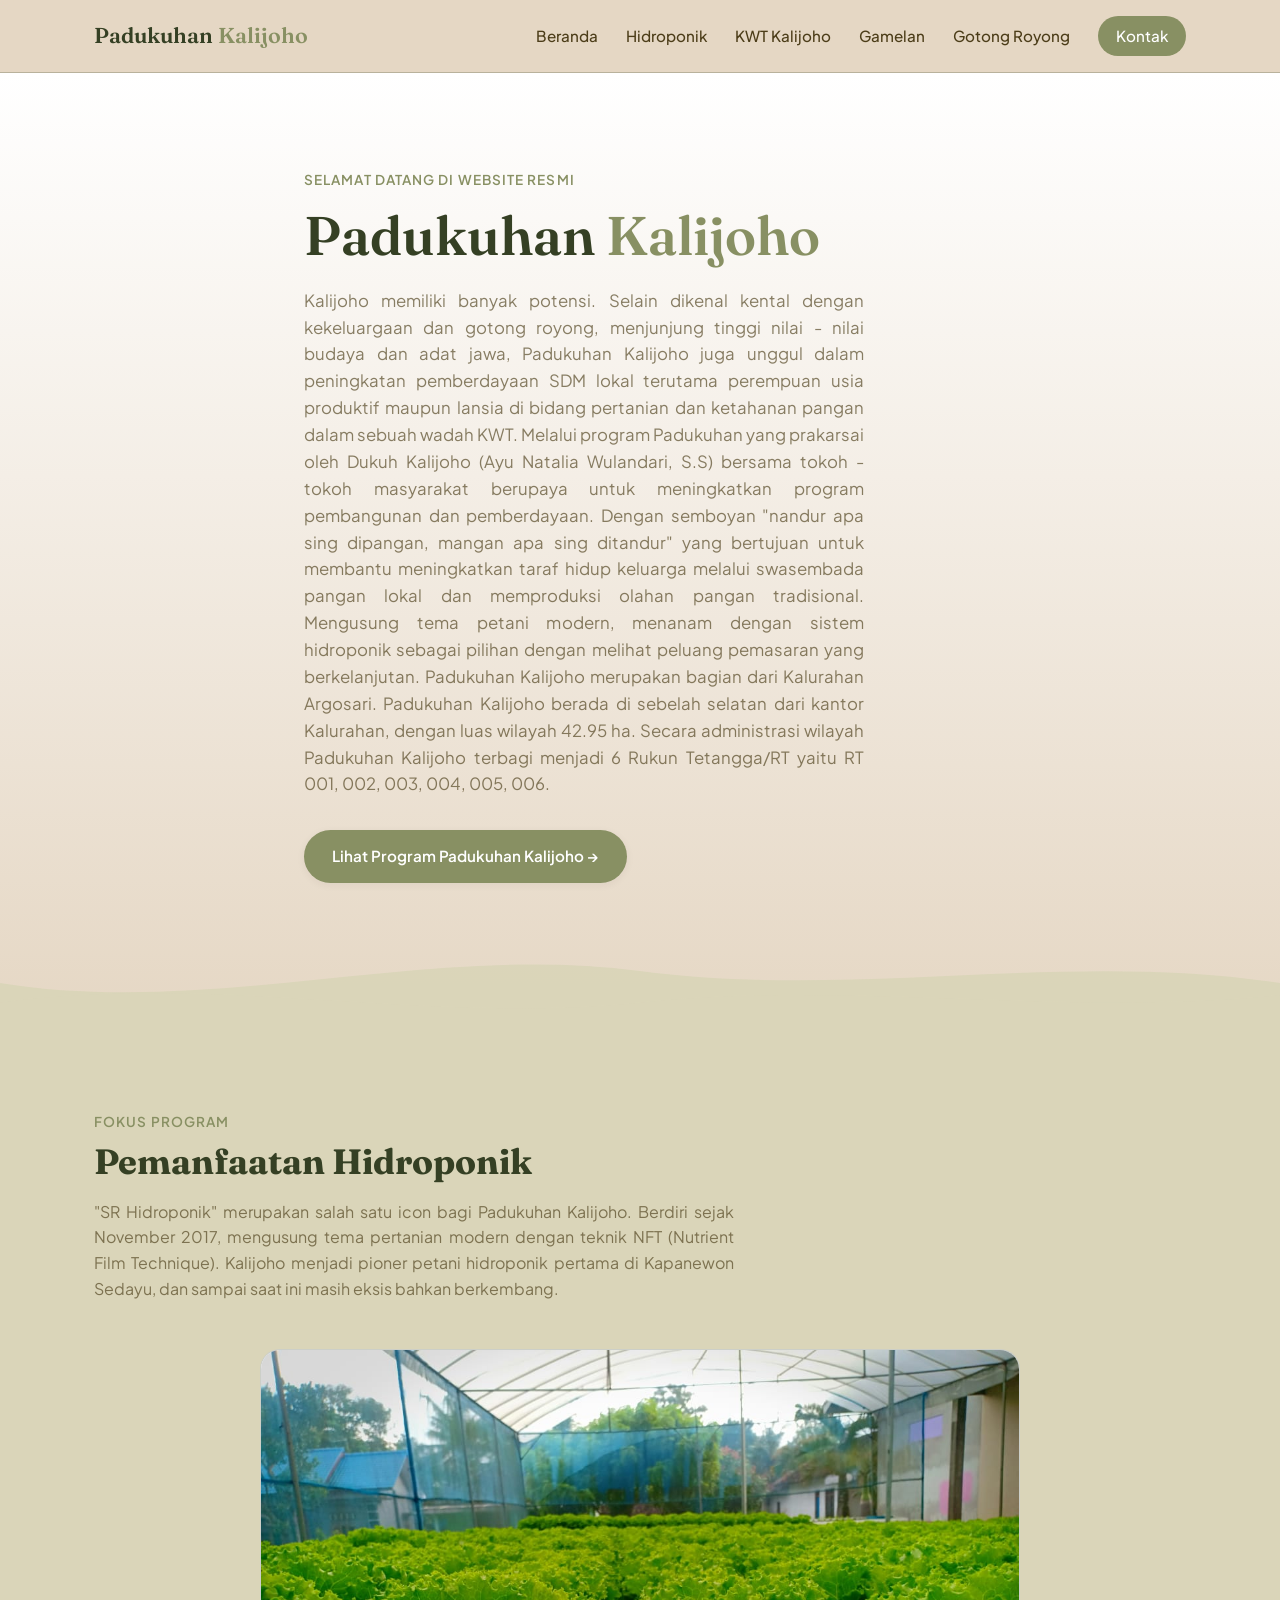
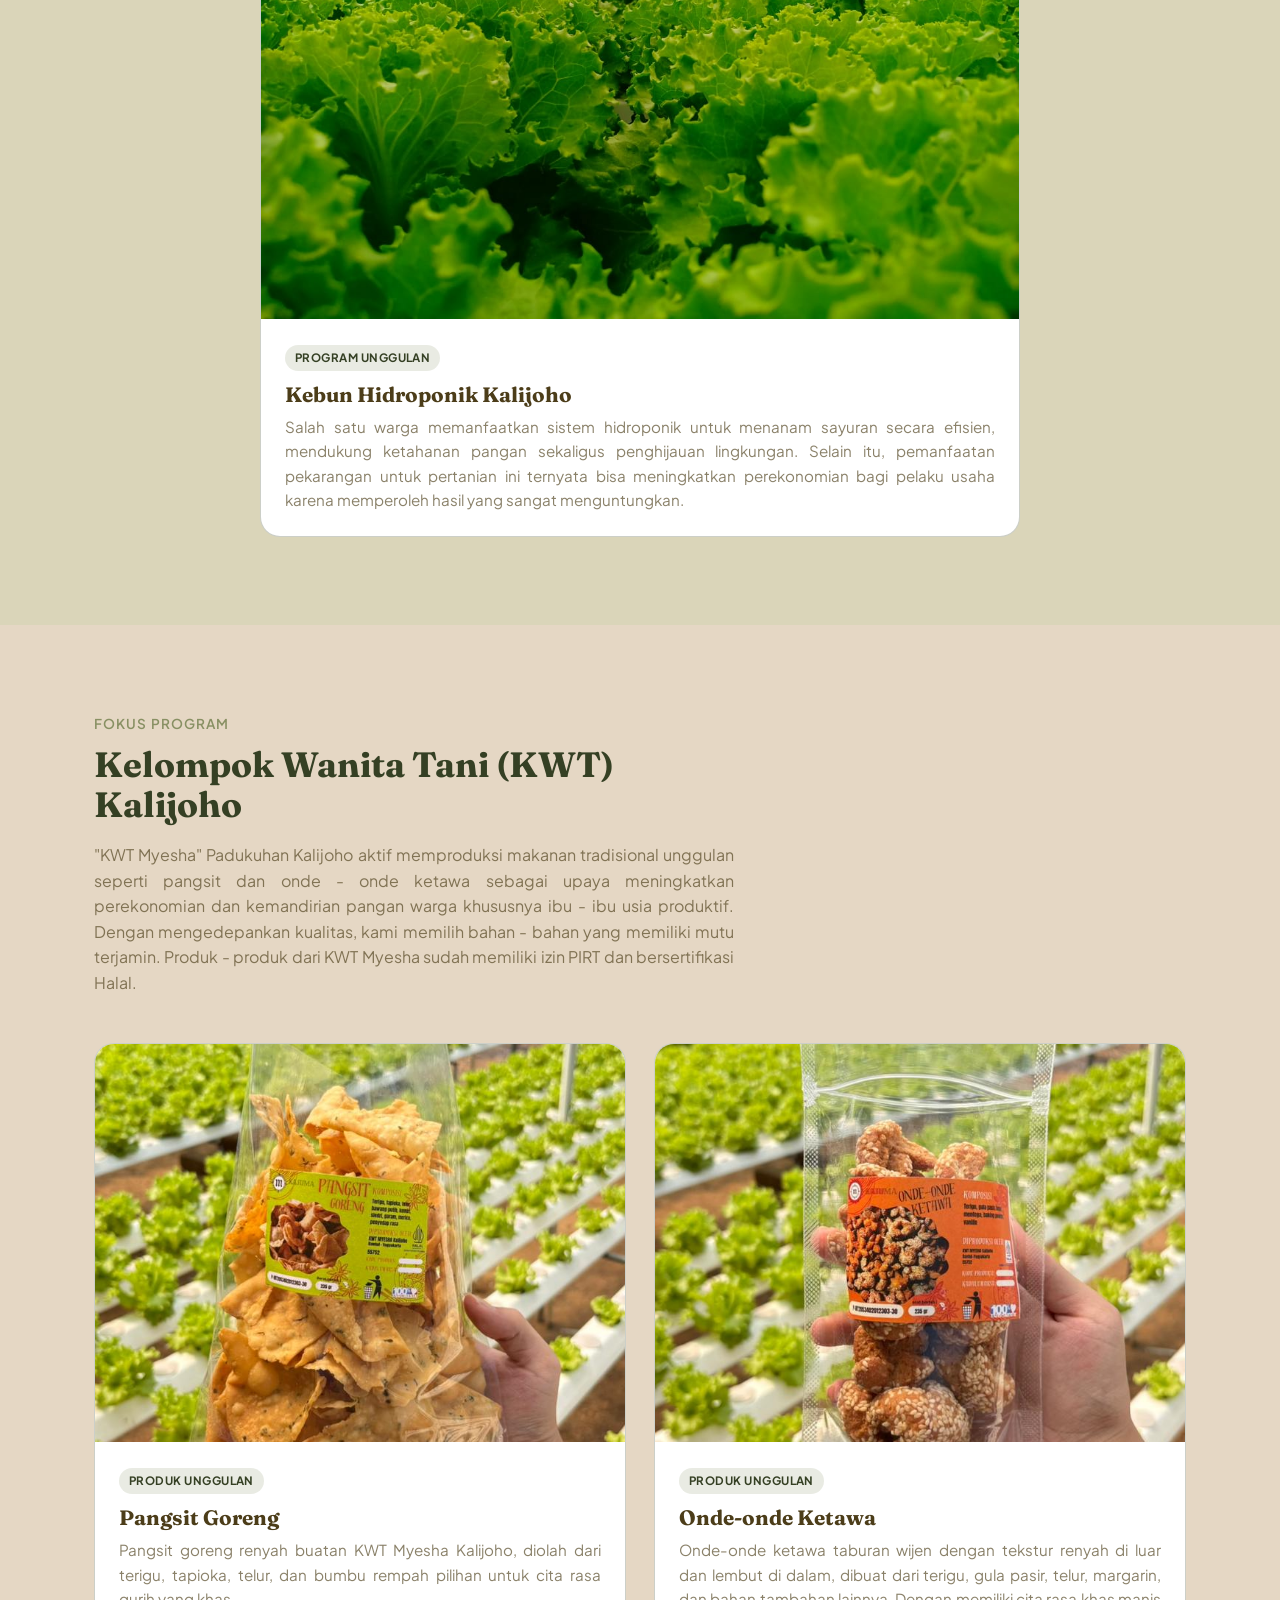
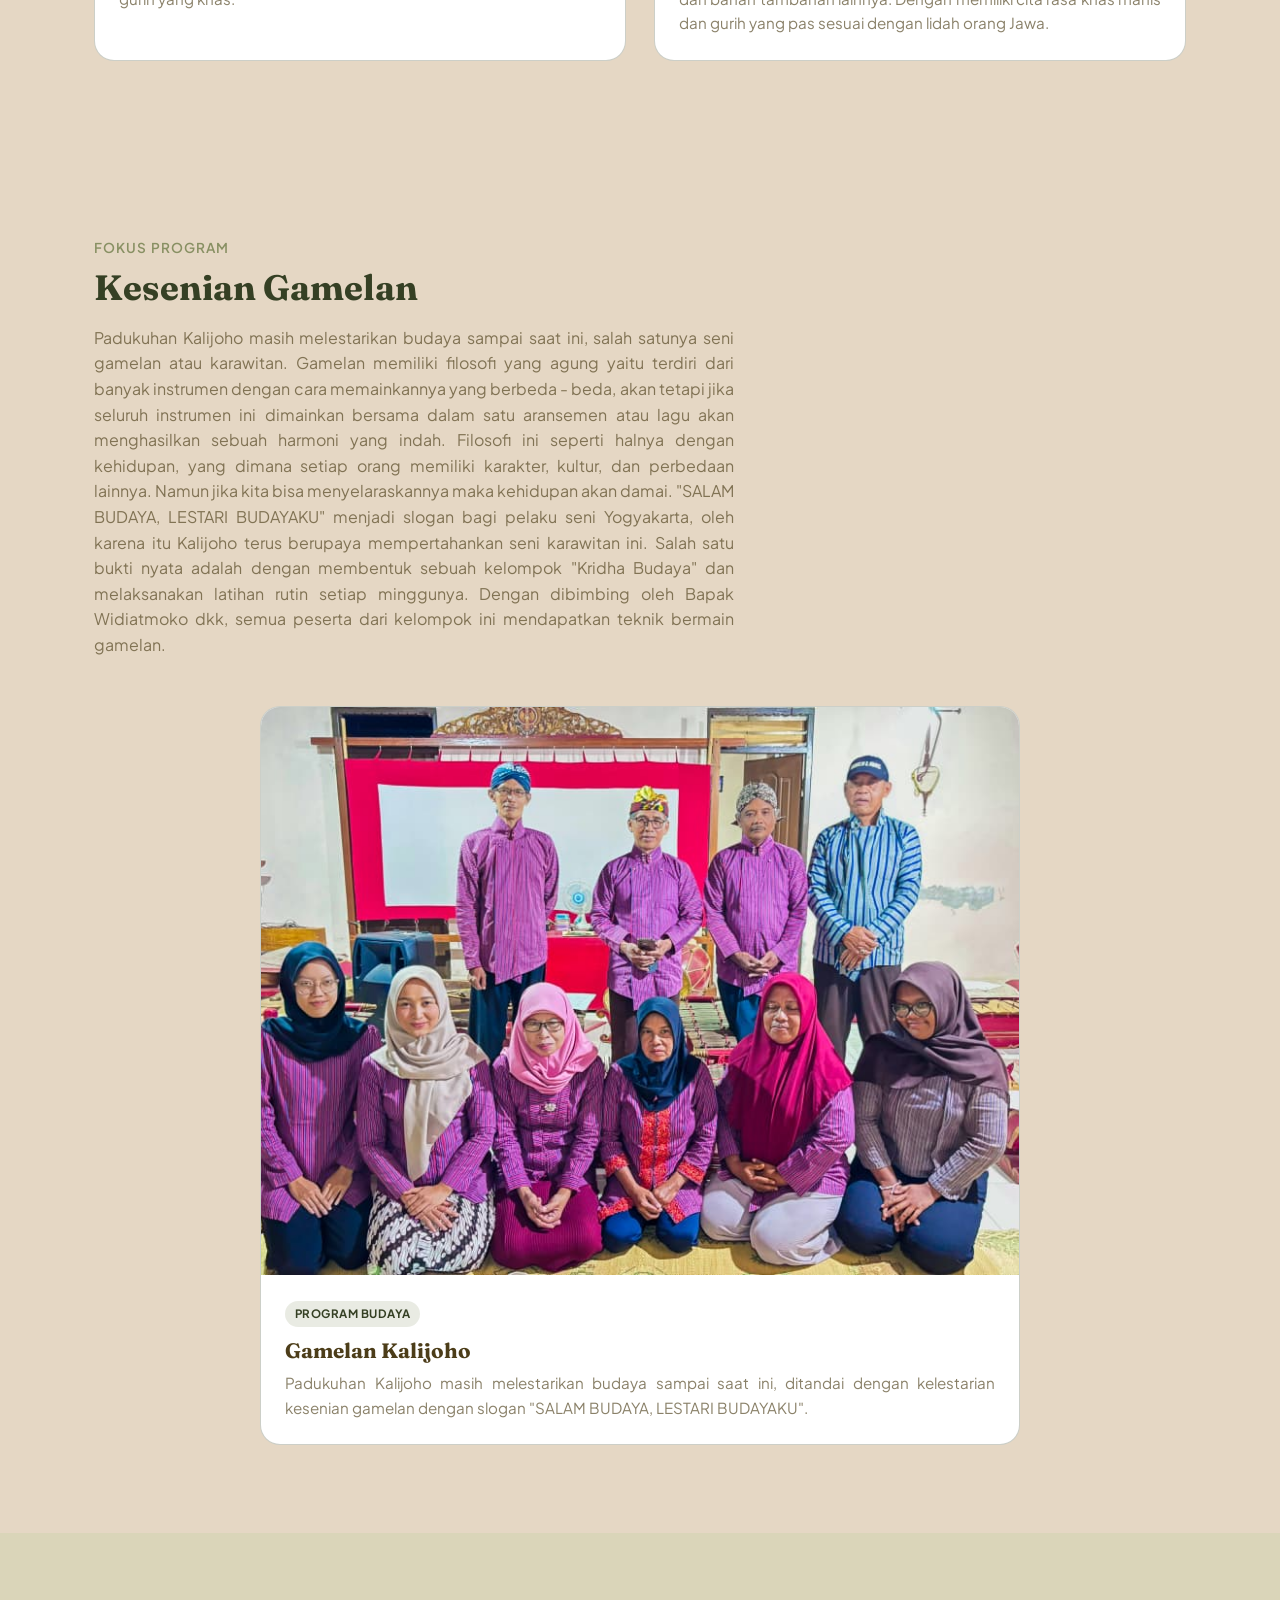
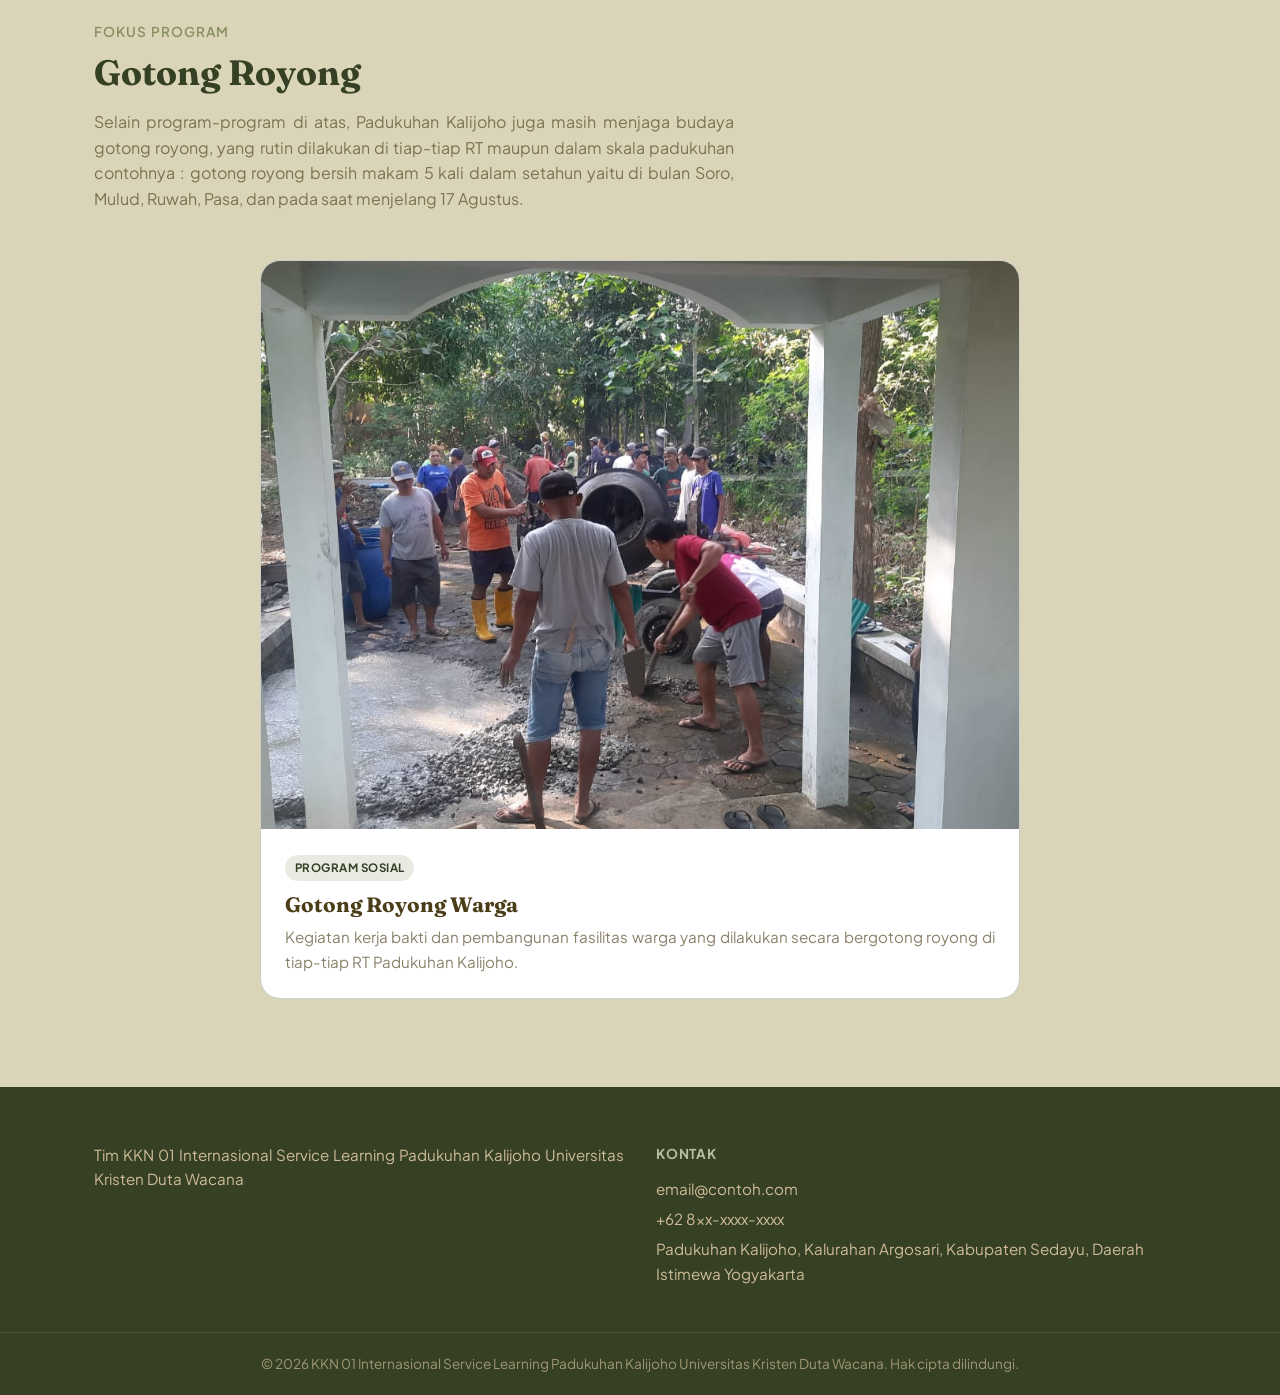
==== commit 6cf3f648: "update final" ====
--- a/index.html
+++ b/index.html
@@ -52,19 +52,21 @@
         Padukuhan <span class="hero__title-accent">Kalijoho</span>
       </h1>
       <p class="hero__subtitle">
-        Padukuhan Kalijoho merupakan bagian dari Desa Argosari. 
-        Padukuhan Kalijoho berada di sebelah selatan dari pusat Desa, 
-        dengan luas wilayah 42.95 ha, secara administrasi wilayah 
-        Padukuhan Kalijoho terbagi menjadi 6 Rukun Tetangga/RT 
-        yaitu RT 001, 002, 003, 004, 005, 006. Kalijoho dengan segala 
-        potensinya Selain dikenal kental dengan kekeluargaan dan gotong royong, 
+        Kalijoho memiliki banyak potensi. Selain dikenal kental dengan kekeluargaan dan gotong royong, 
         menjunjung tinggi nilai - nilai budaya dan adat jawa, Padukuhan Kalijoho juga 
         unggul dalam peningkatan pemberdayaan SDM lokal terutama perempuan usia 
-        produktif maupun lansia di bidang pertanian dan ketahanan pangan dalam sebuah wadah KWT. 
+        produktif maupun lansia di bidang pertanian dan ketahanan pangan dalam sebuah wadah KWT.
+        Melalui program Padukuhan yang prakarsai oleh Dukuh Kalijoho (Ayu Natalia Wulandari, S.S)
+        bersama tokoh - tokoh masyarakat berupaya untuk meningkatkan program pembangunan dan pemberdayaan.
         Dengan semboyan "nandur apa sing dipangan, mangan apa sing ditandur" yang bertujuan untuk 
         membantu meningkatkan taraf hidup keluarga melalui swasembada pangan lokal dan memproduksi 
         olahan pangan tradisional. Mengusung tema petani modern, menanam dengan sistem  hidroponik 
         sebagai pilihan dengan melihat peluang pemasaran yang berkelanjutan.
+        Padukuhan Kalijoho merupakan bagian dari Kalurahan Argosari. 
+        Padukuhan Kalijoho berada di sebelah selatan dari kantor Kalurahan, 
+        dengan luas wilayah 42.95 ha. Secara administrasi wilayah 
+        Padukuhan Kalijoho terbagi menjadi 6 Rukun Tetangga/RT 
+        yaitu RT 001, 002, 003, 004, 005, 006.
       </p>
       <a href="#fokus1" class="btn btn--primary hero__cta">Lihat Program Padukuhan Kalijoho →</a>
     </div>
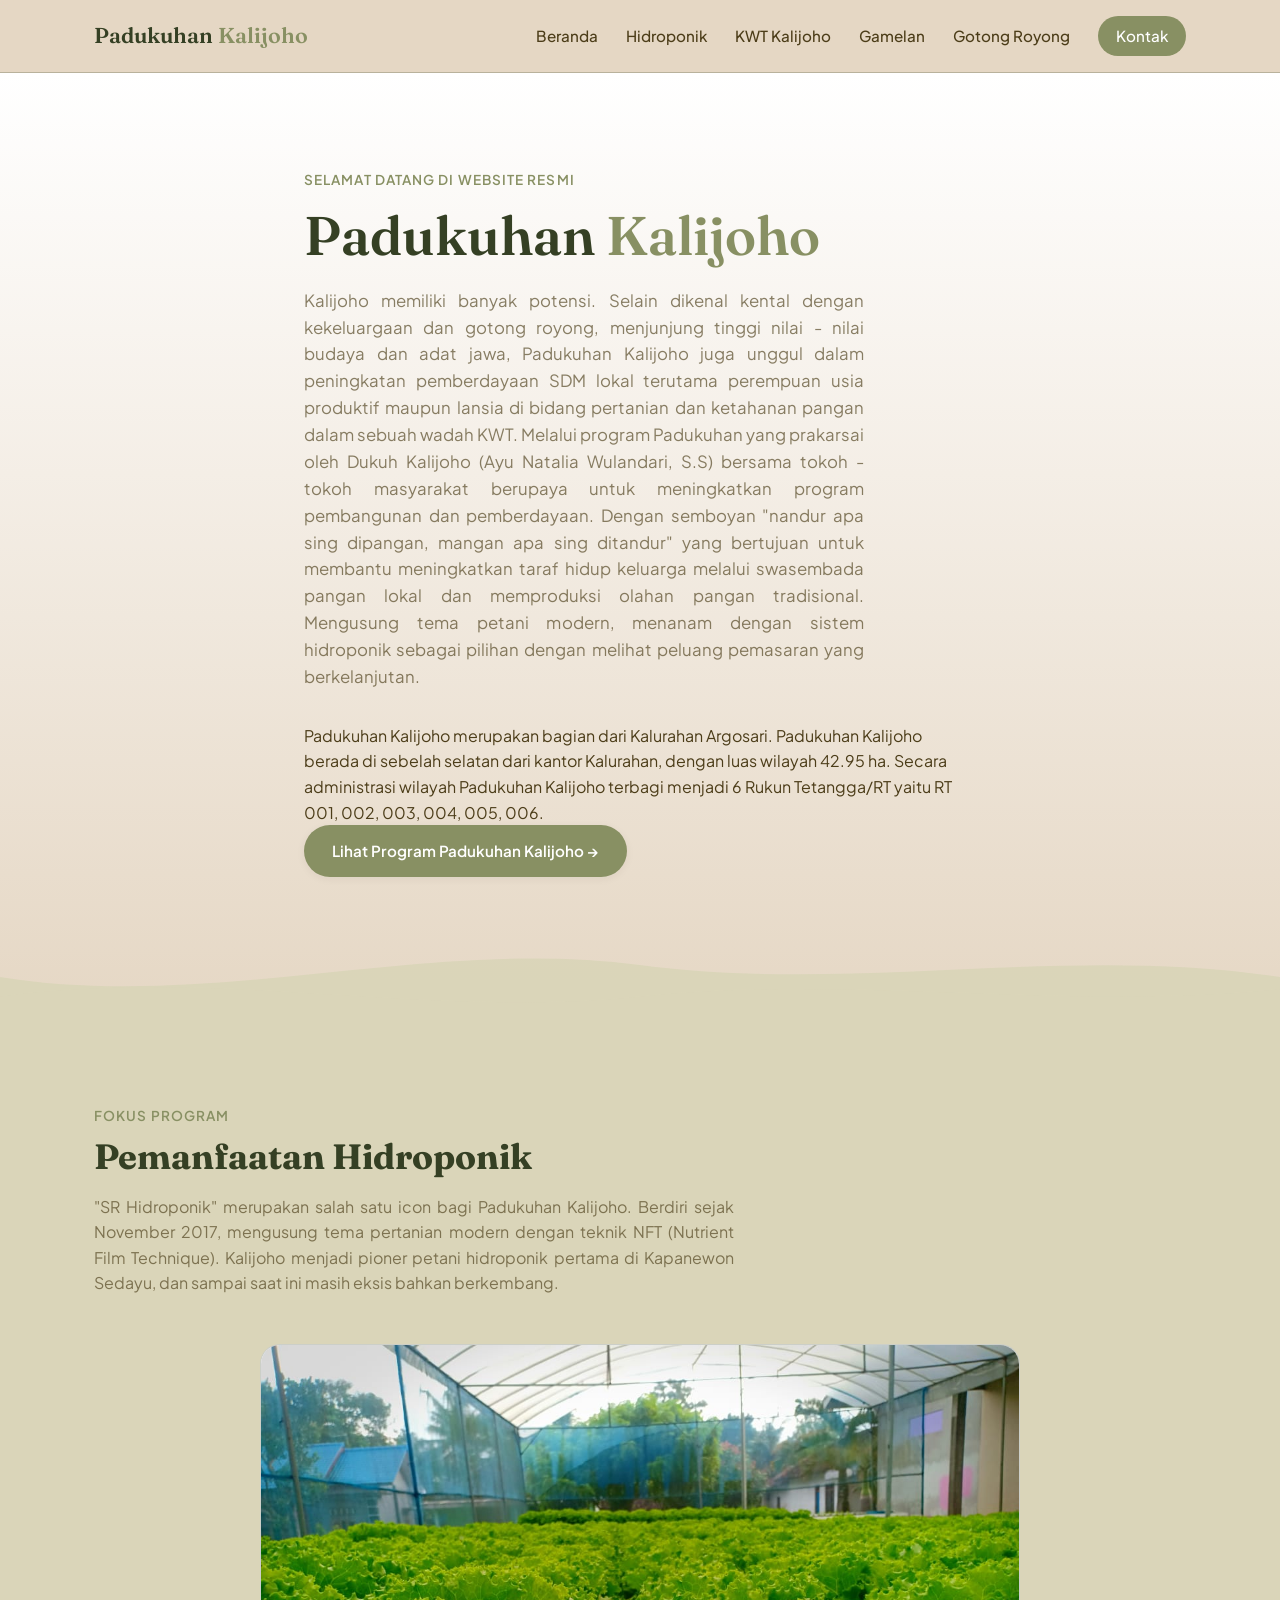
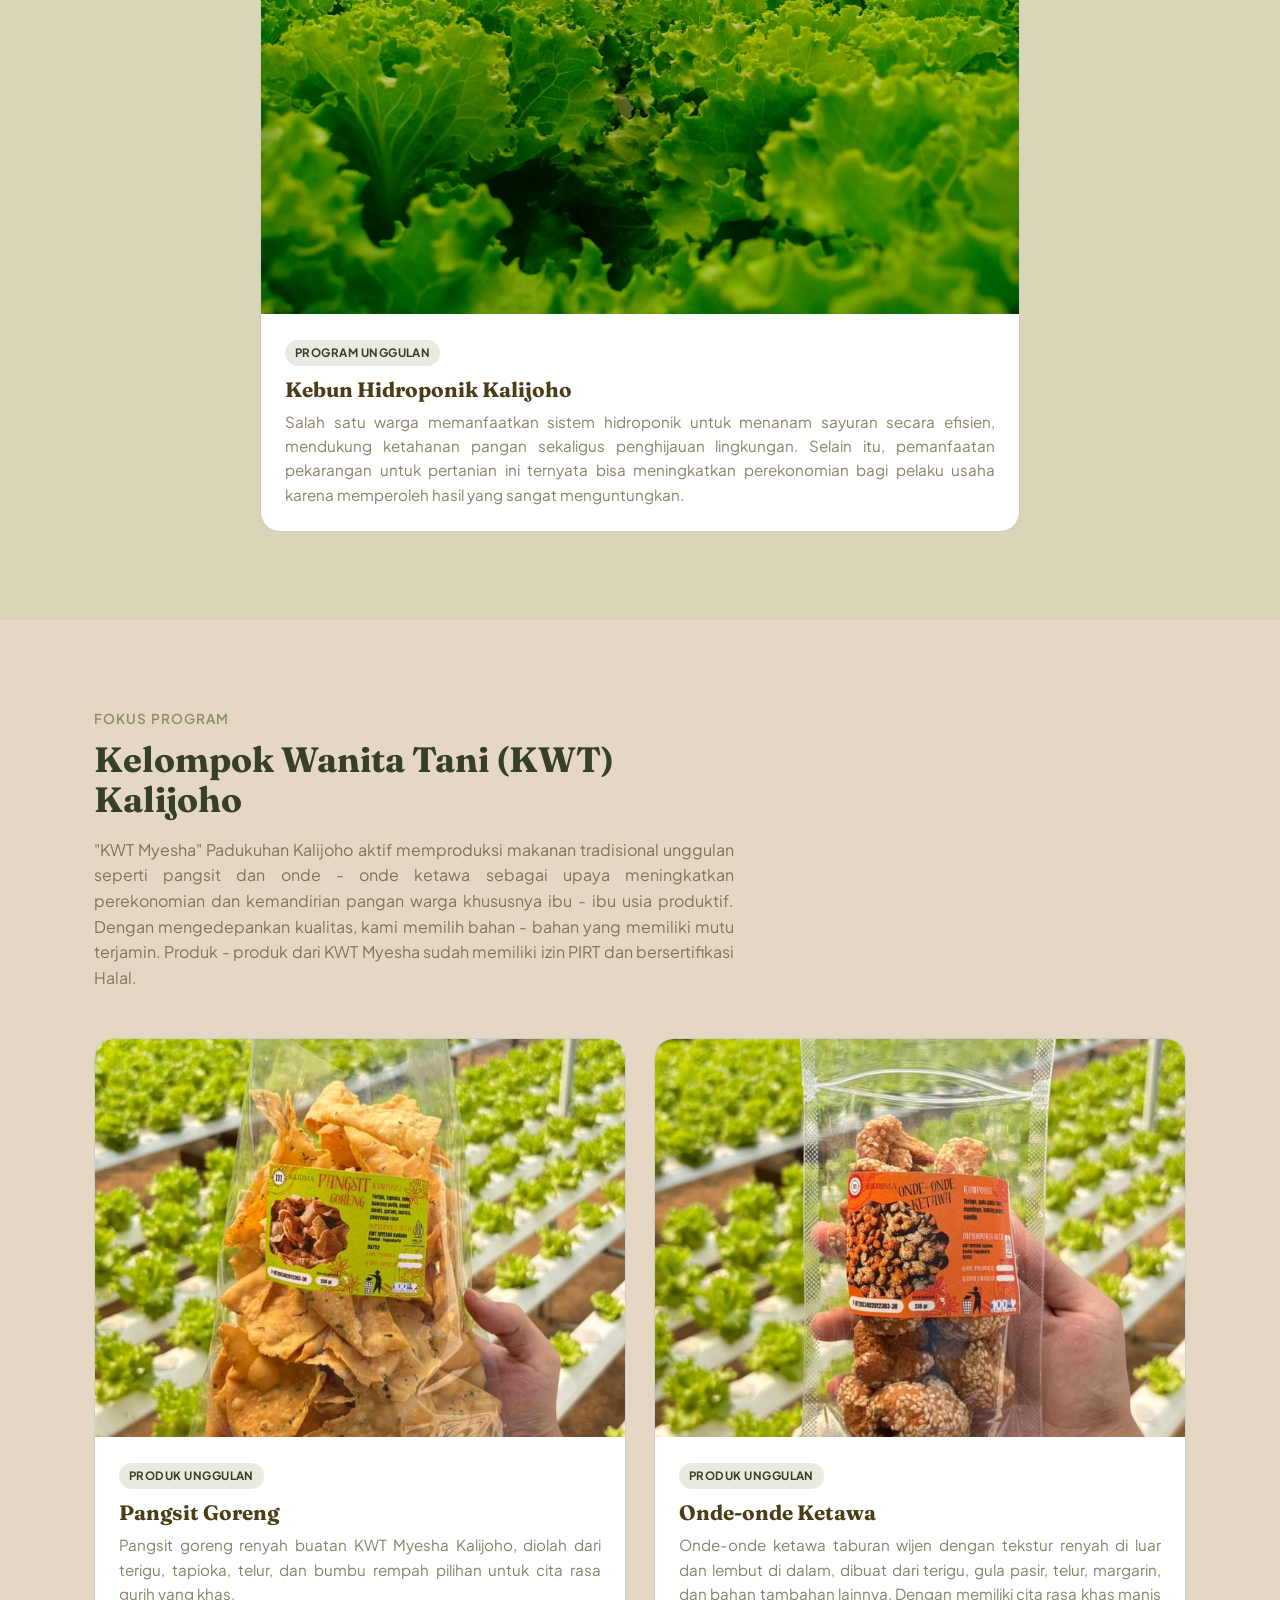
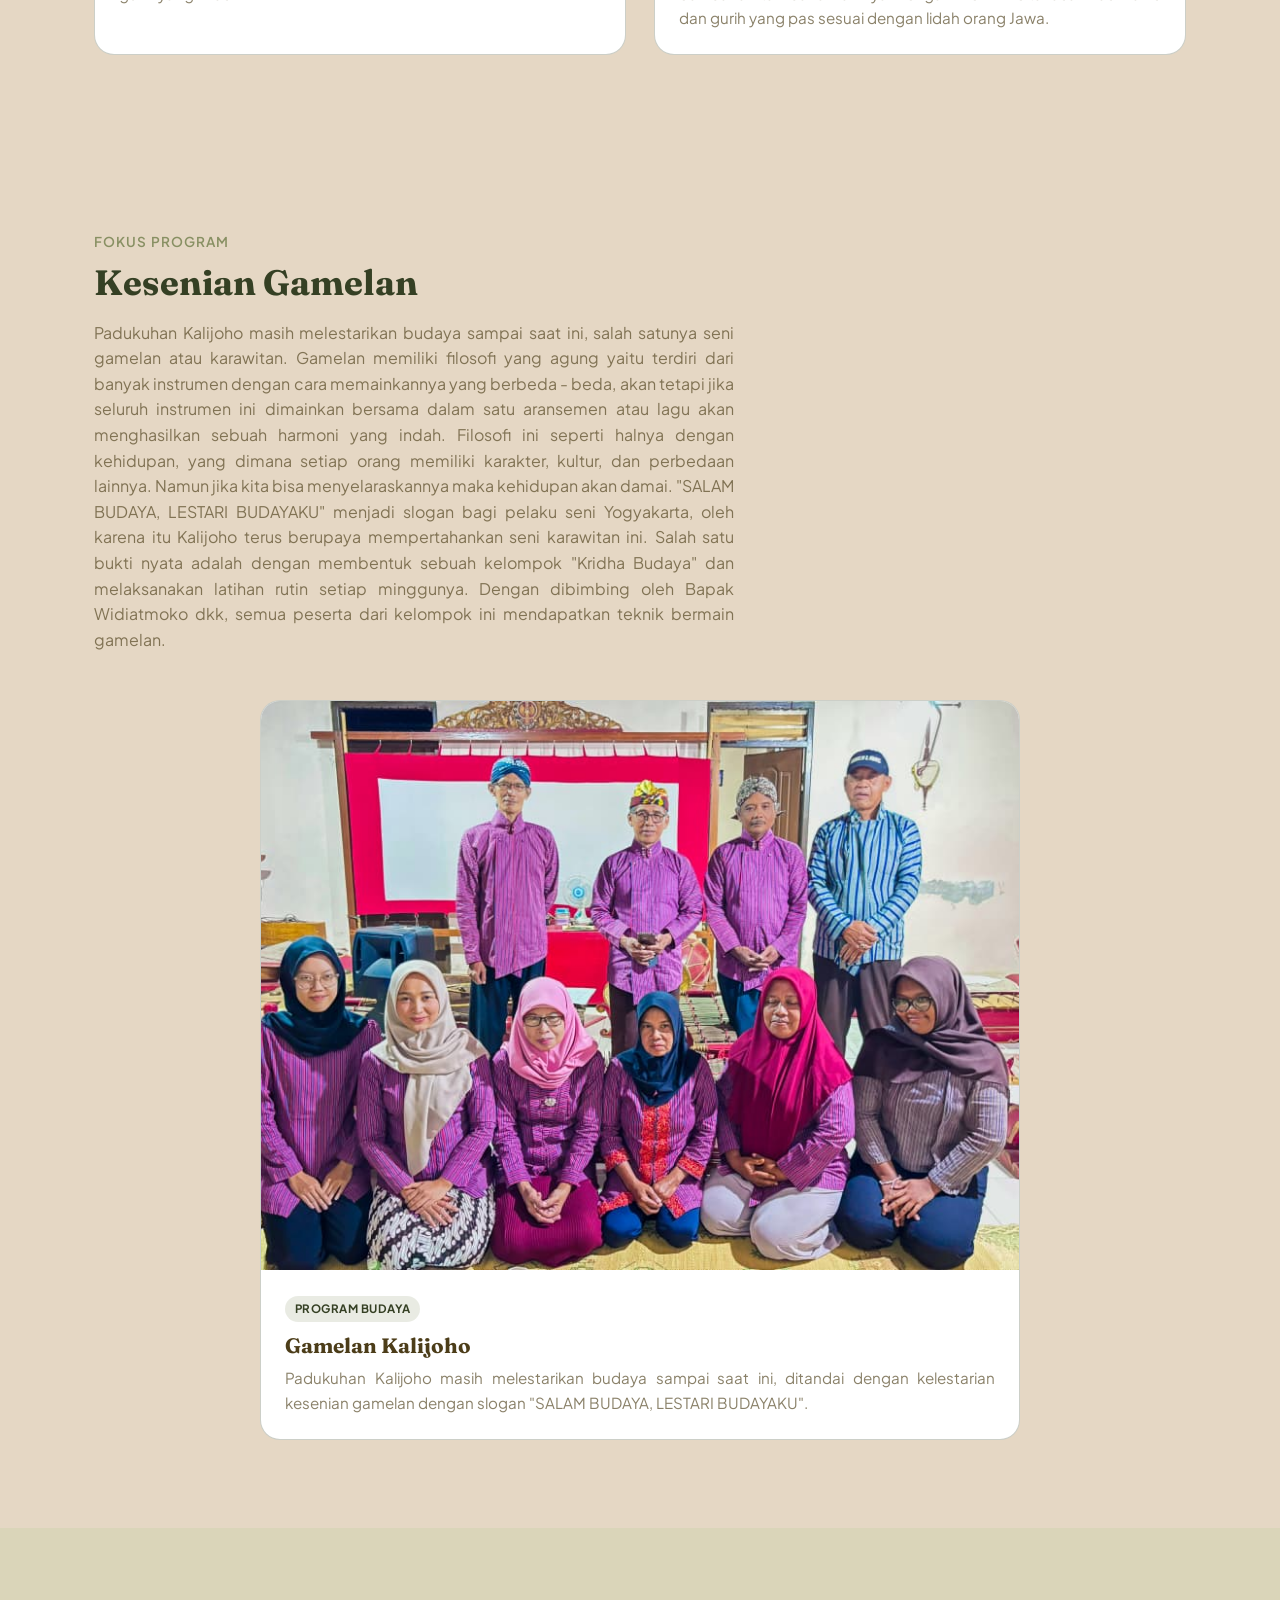
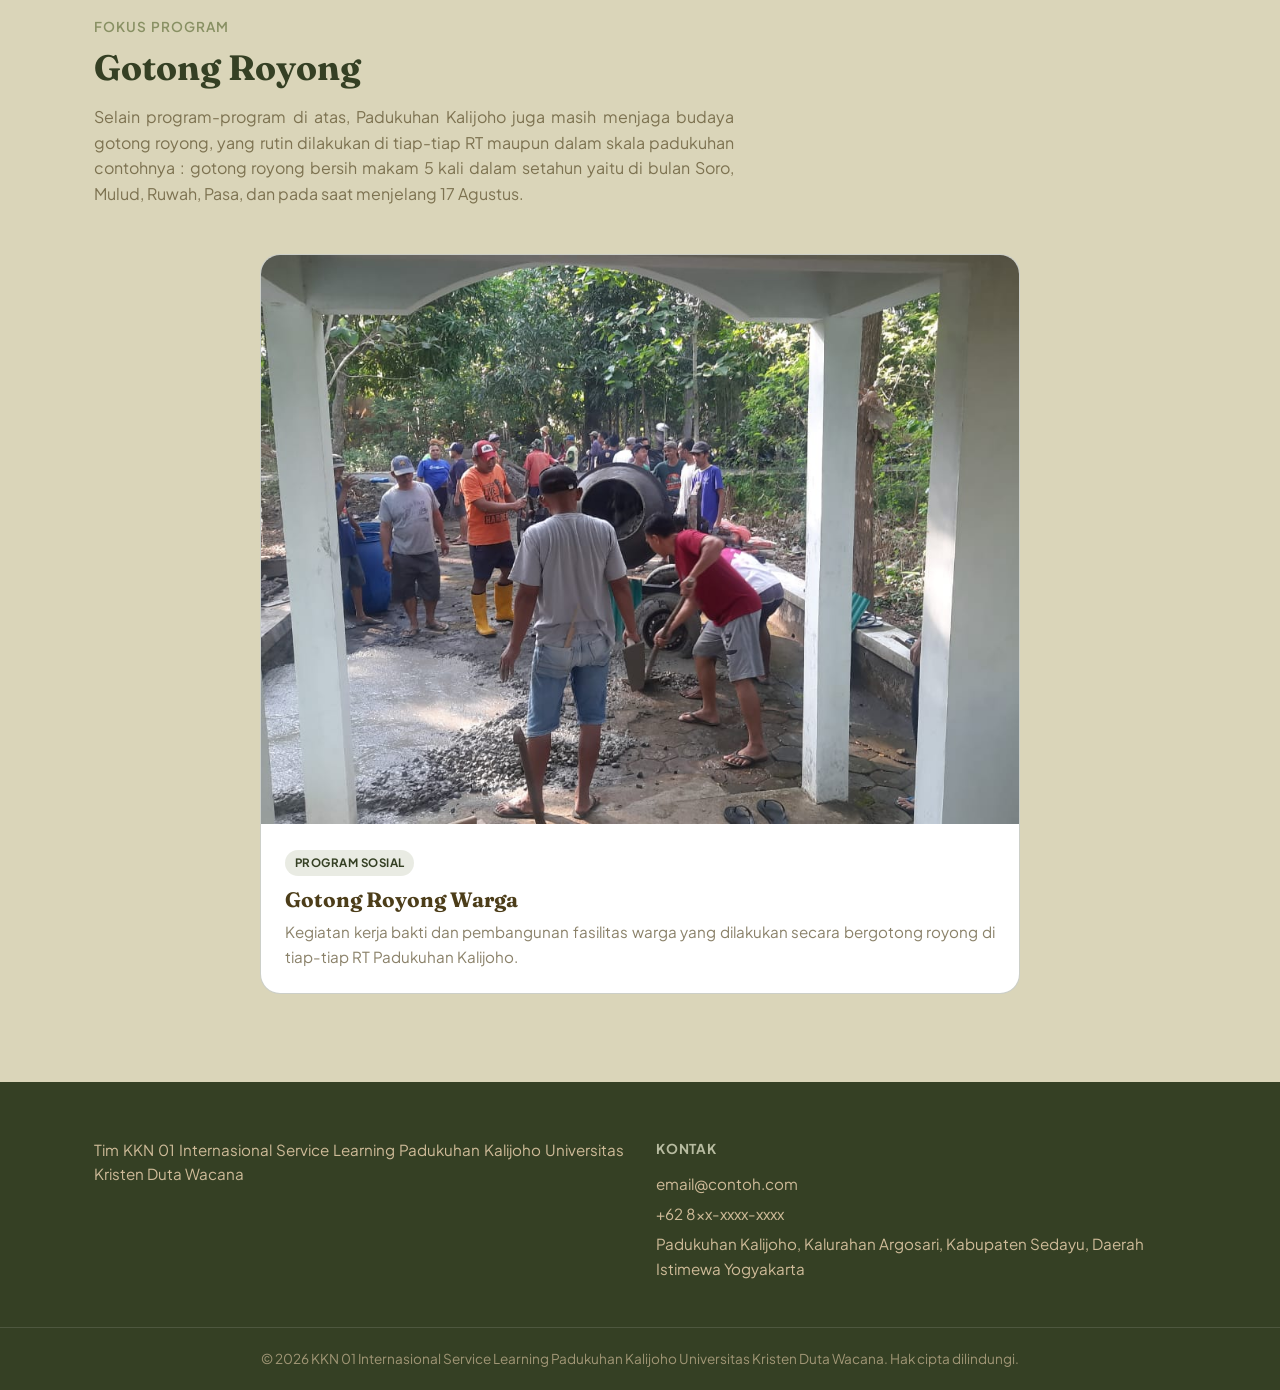
==== commit 4f6e6da4: "update lagi" ====
--- a/index.html
+++ b/index.html
@@ -62,6 +62,8 @@
         membantu meningkatkan taraf hidup keluarga melalui swasembada pangan lokal dan memproduksi 
         olahan pangan tradisional. Mengusung tema petani modern, menanam dengan sistem  hidroponik 
         sebagai pilihan dengan melihat peluang pemasaran yang berkelanjutan.
+      </p>
+      <p class="hero_subtitle">
         Padukuhan Kalijoho merupakan bagian dari Kalurahan Argosari. 
         Padukuhan Kalijoho berada di sebelah selatan dari kantor Kalurahan, 
         dengan luas wilayah 42.95 ha. Secara administrasi wilayah 
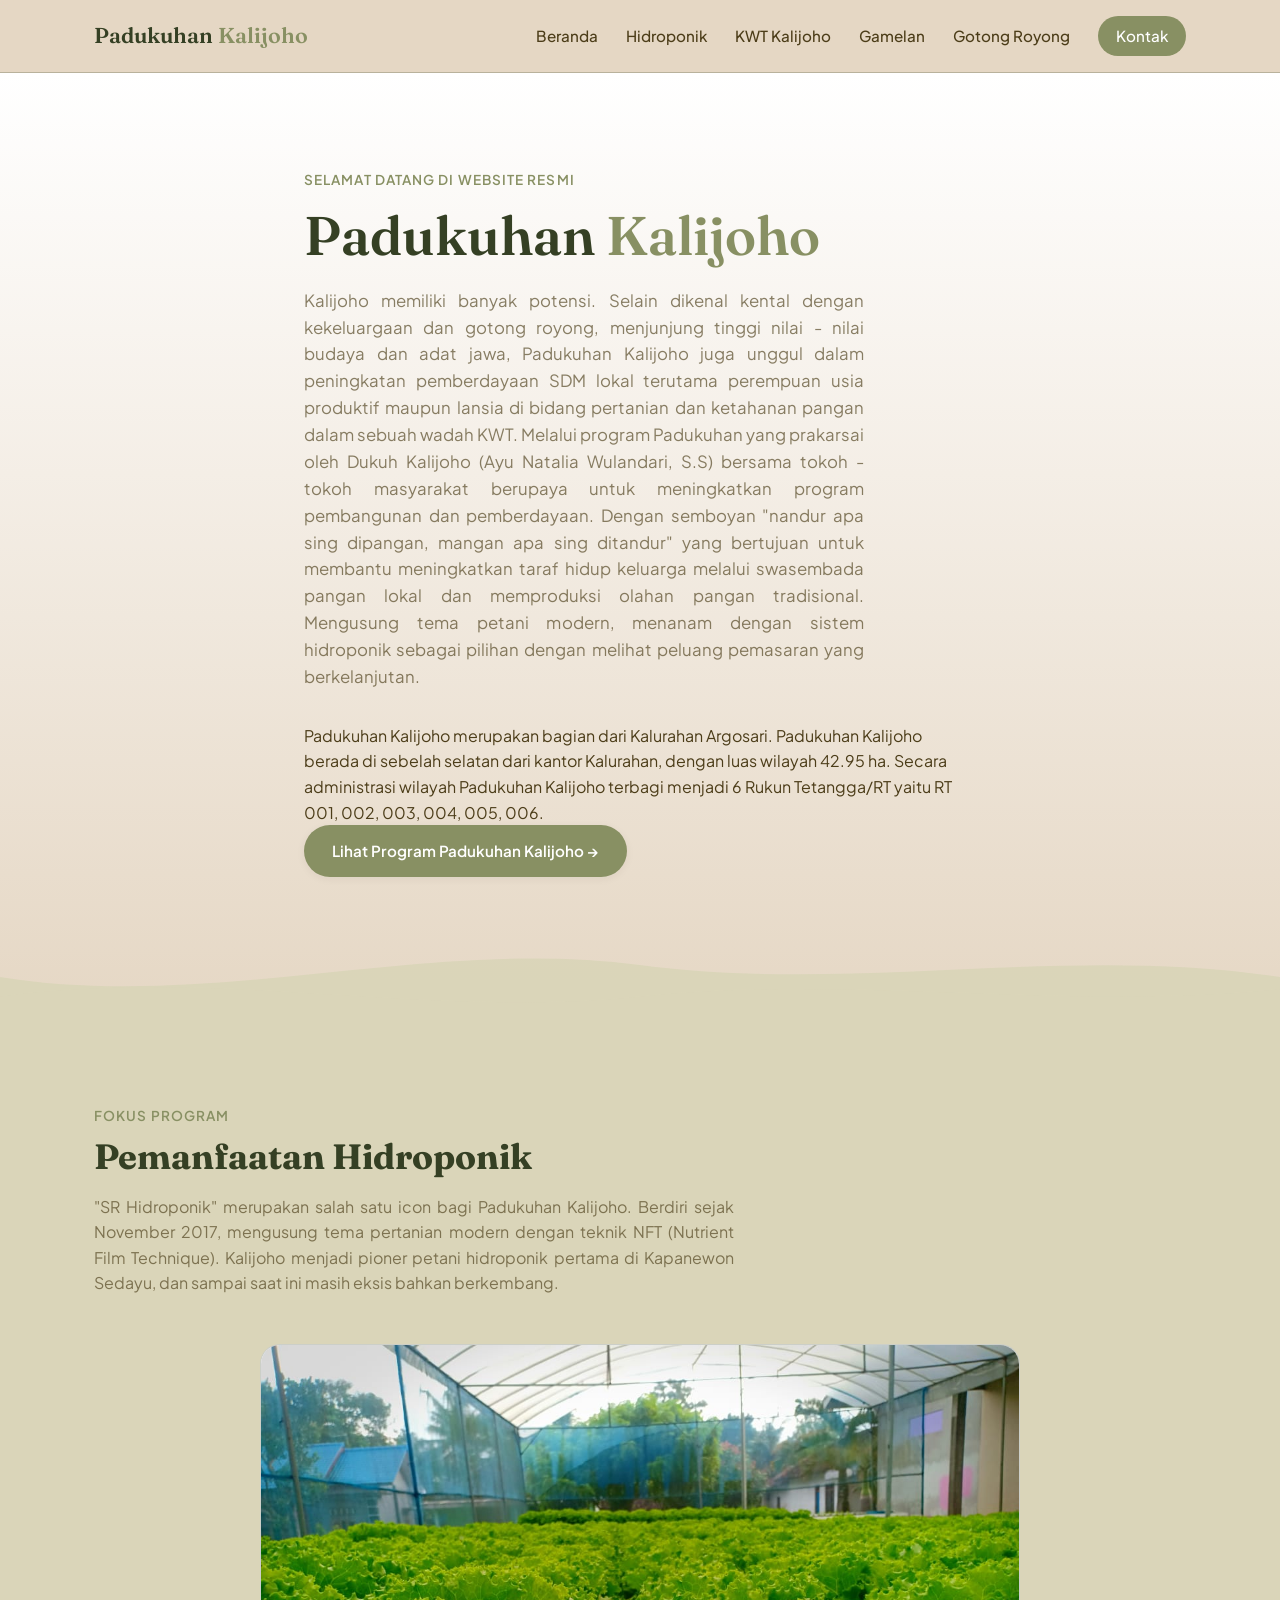
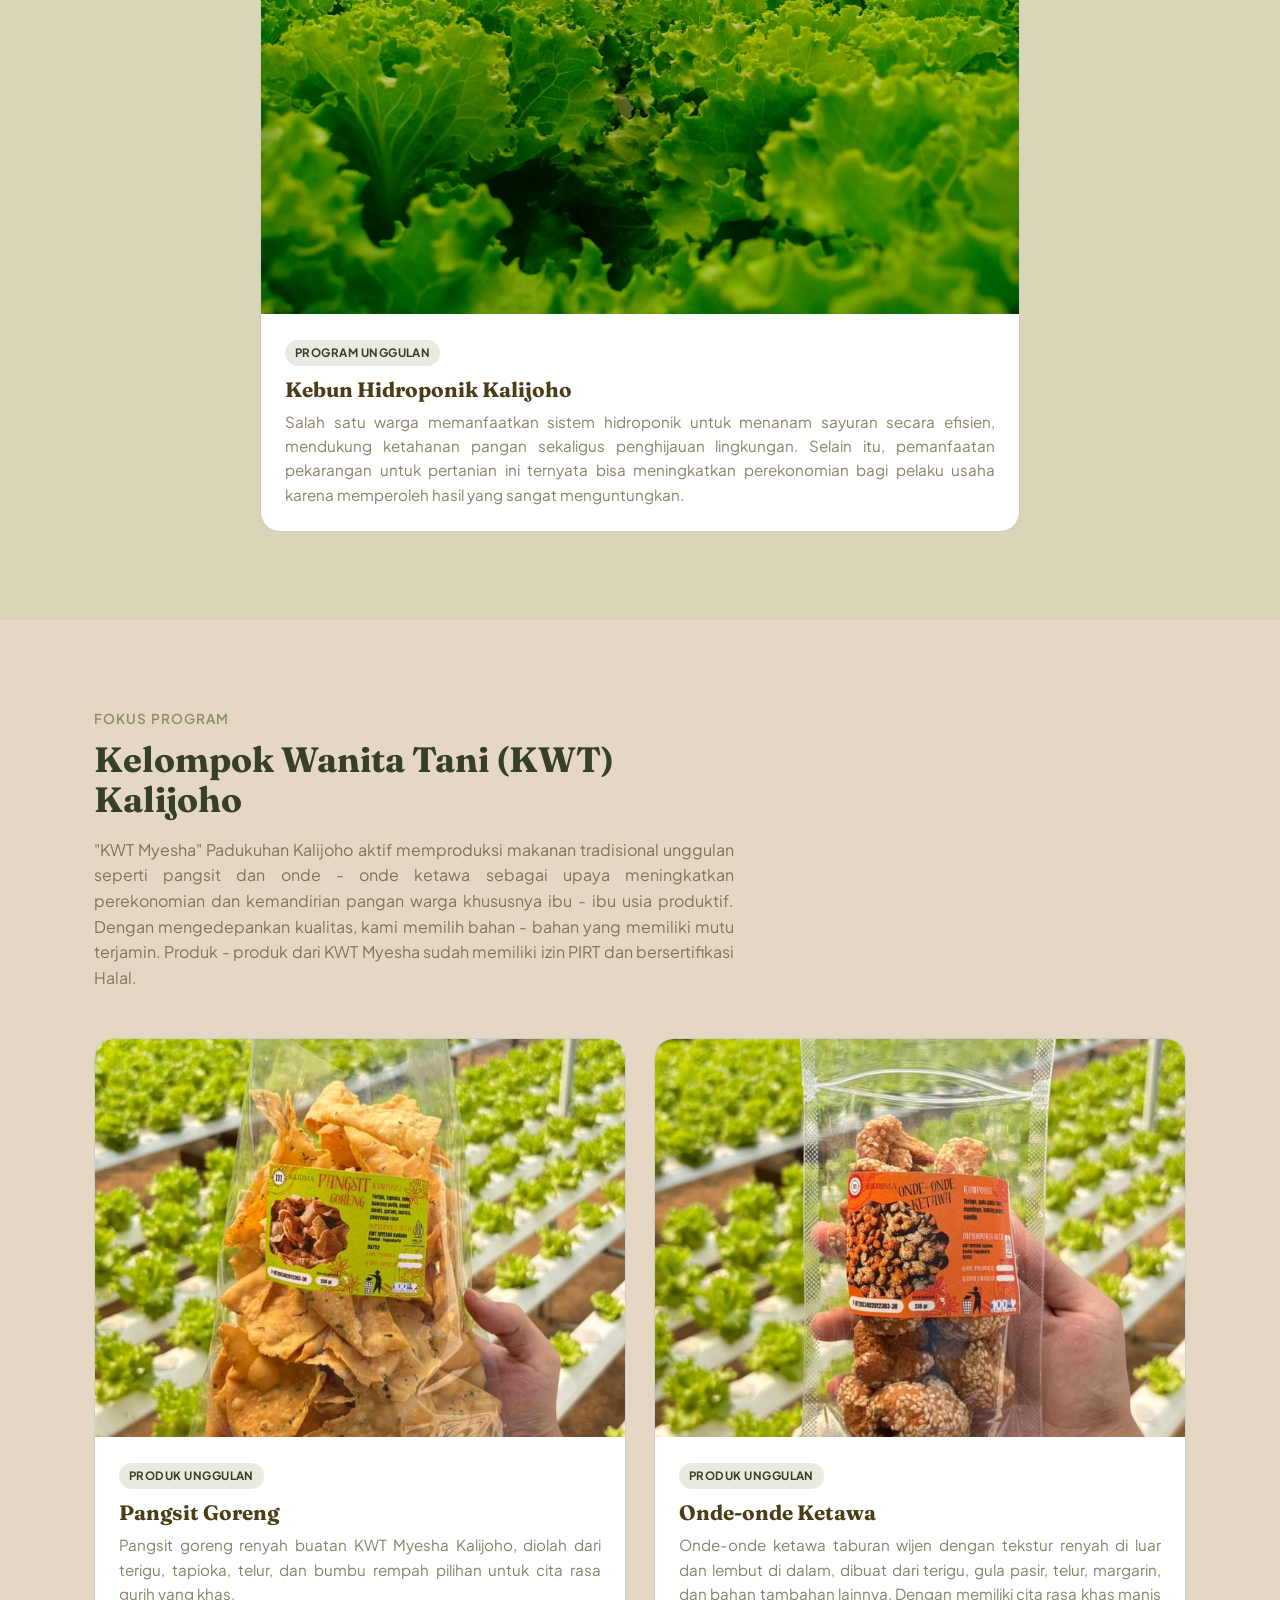
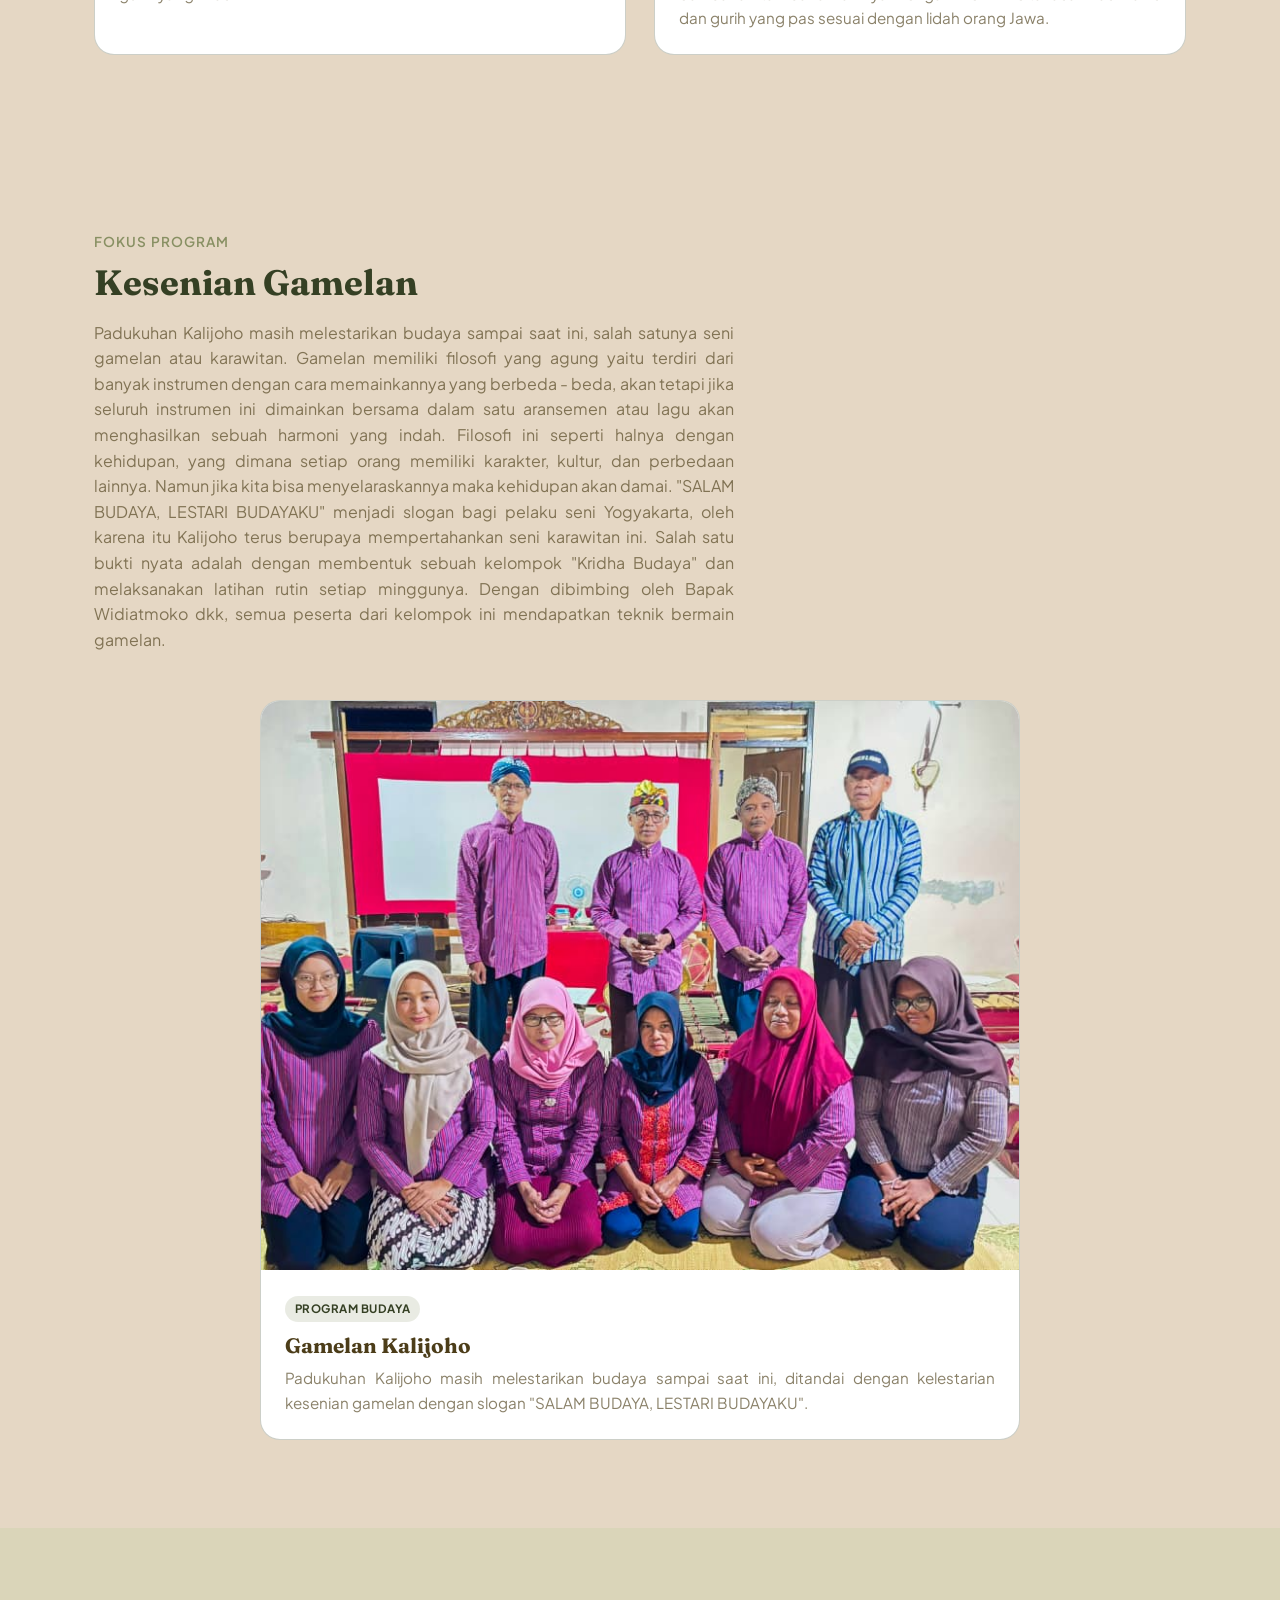
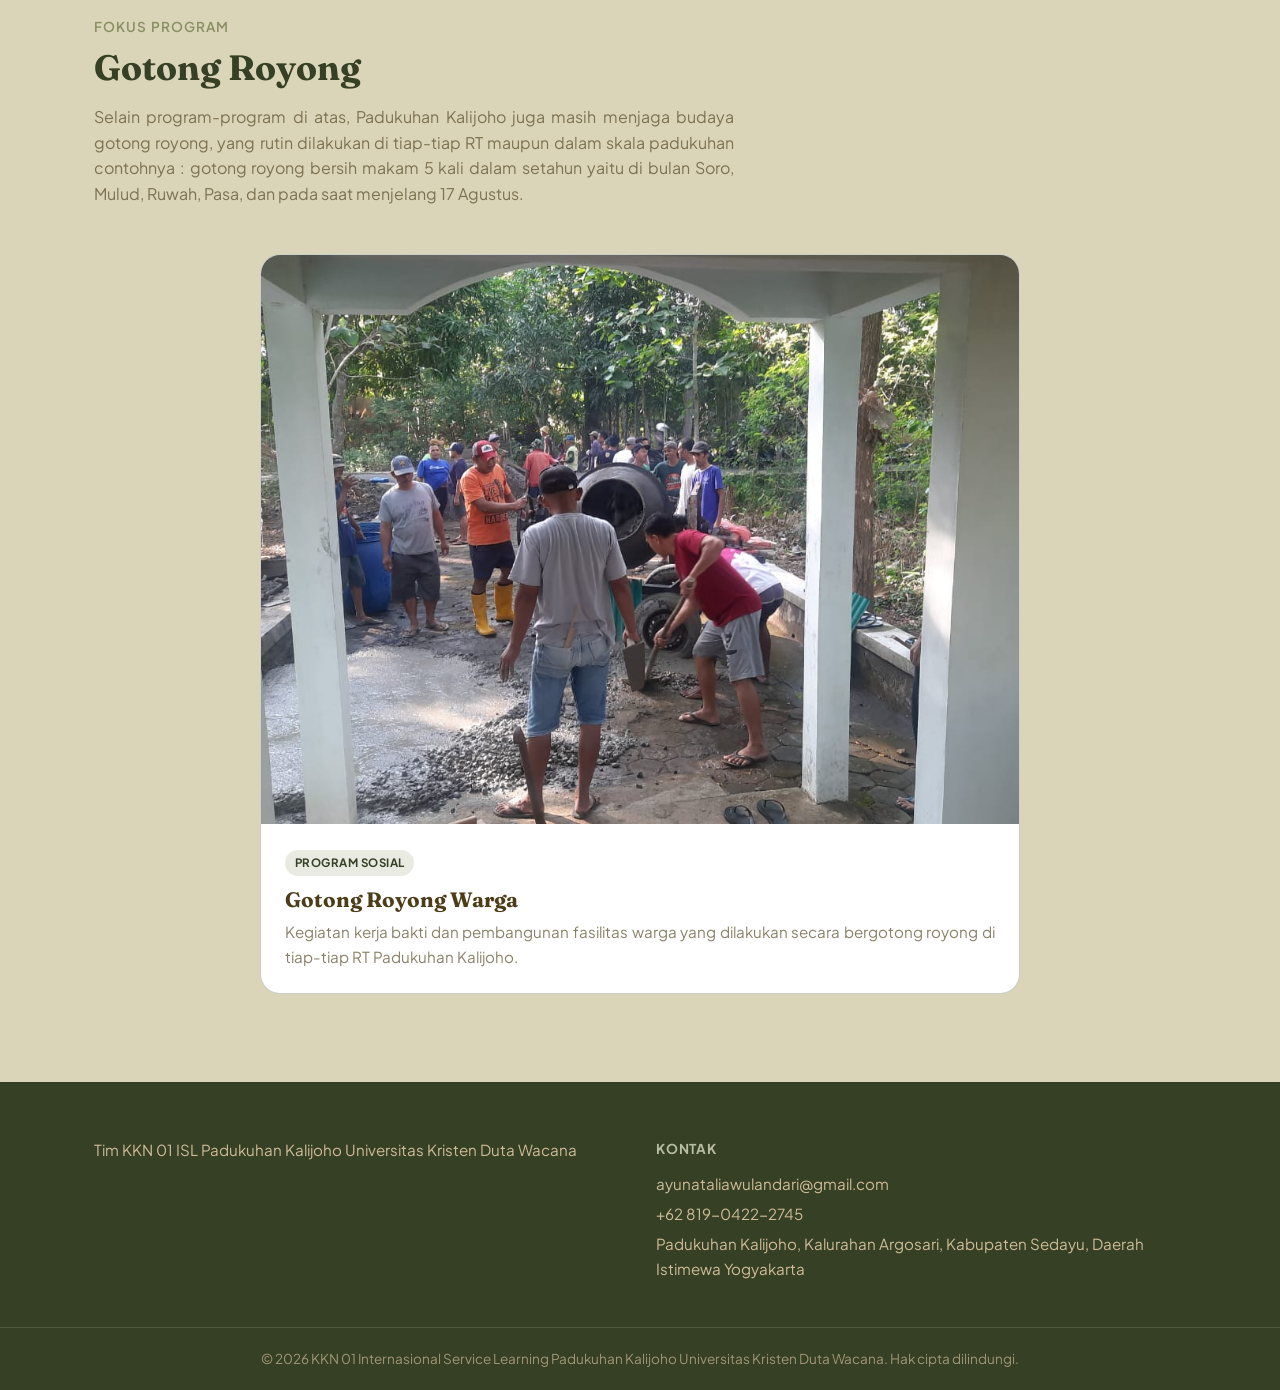
==== commit ecfc2a65: "update kontak" ====
--- a/index.html
+++ b/index.html
@@ -270,15 +270,15 @@
     <div class="site-footer__col">
       <p class="site-footer__team">
         <!-- GANTI: nama tim/kelompok KKN -->
-        Tim KKN 01 Internasional Service Learning Padukuhan Kalijoho Universitas Kristen Duta Wacana
+        Tim KKN 01 ISL Padukuhan Kalijoho Universitas Kristen Duta Wacana
       </p>
     </div>
 
     <div class="site-footer__col">
       <p class="site-footer__heading">Kontak</p>
       <ul class="site-footer__contact">
-        <li><!-- GANTI: alamat email --> email@contoh.com</li>
-        <li><!-- GANTI: nomor telepon/WA --> +62 8xx-xxxx-xxxx</li>
+        <li><!-- GANTI: alamat email --> ayunataliawulandari@gmail.com</li>
+        <li><!-- GANTI: nomor telepon/WA --> +62 819-0422-2745</li>
         <li><!-- GANTI: alamat lokasi --> Padukuhan Kalijoho, Kalurahan Argosari, Kabupaten Sedayu, Daerah Istimewa Yogyakarta</li>
       </ul>
     </div>
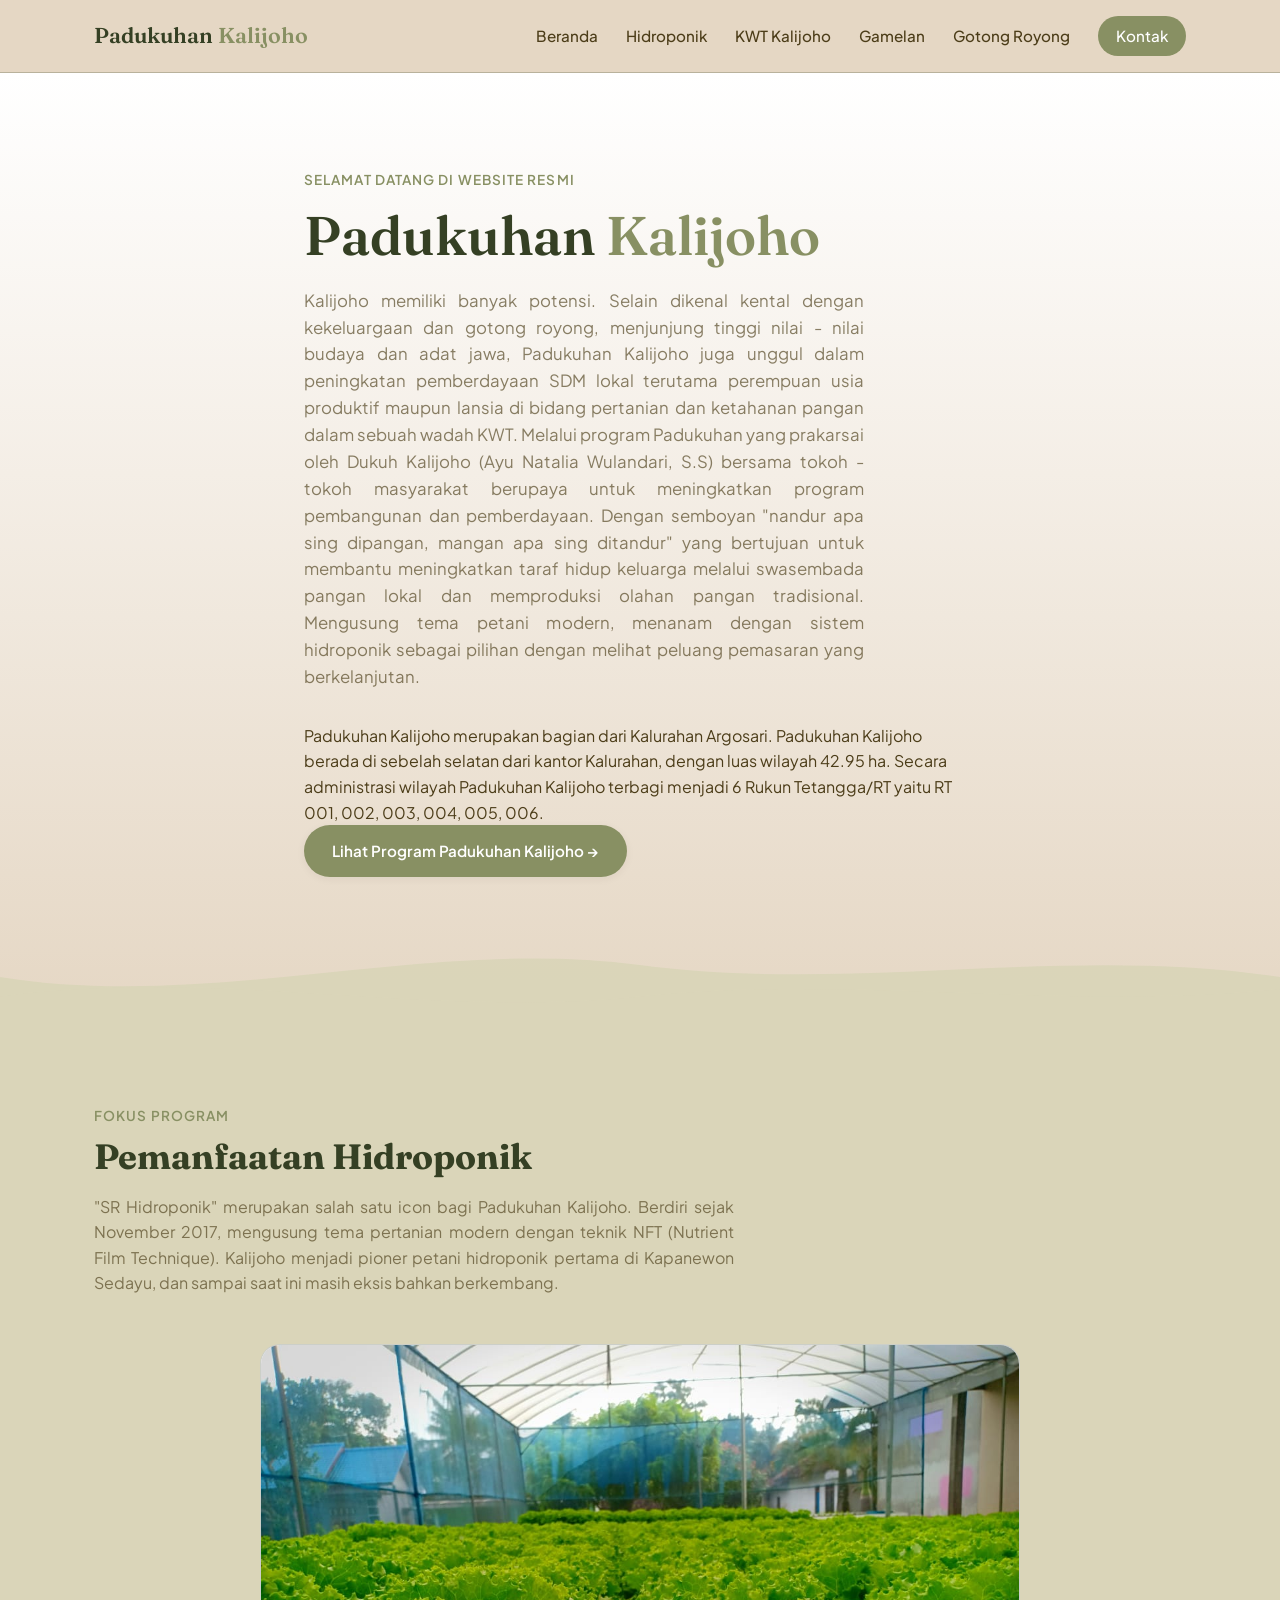
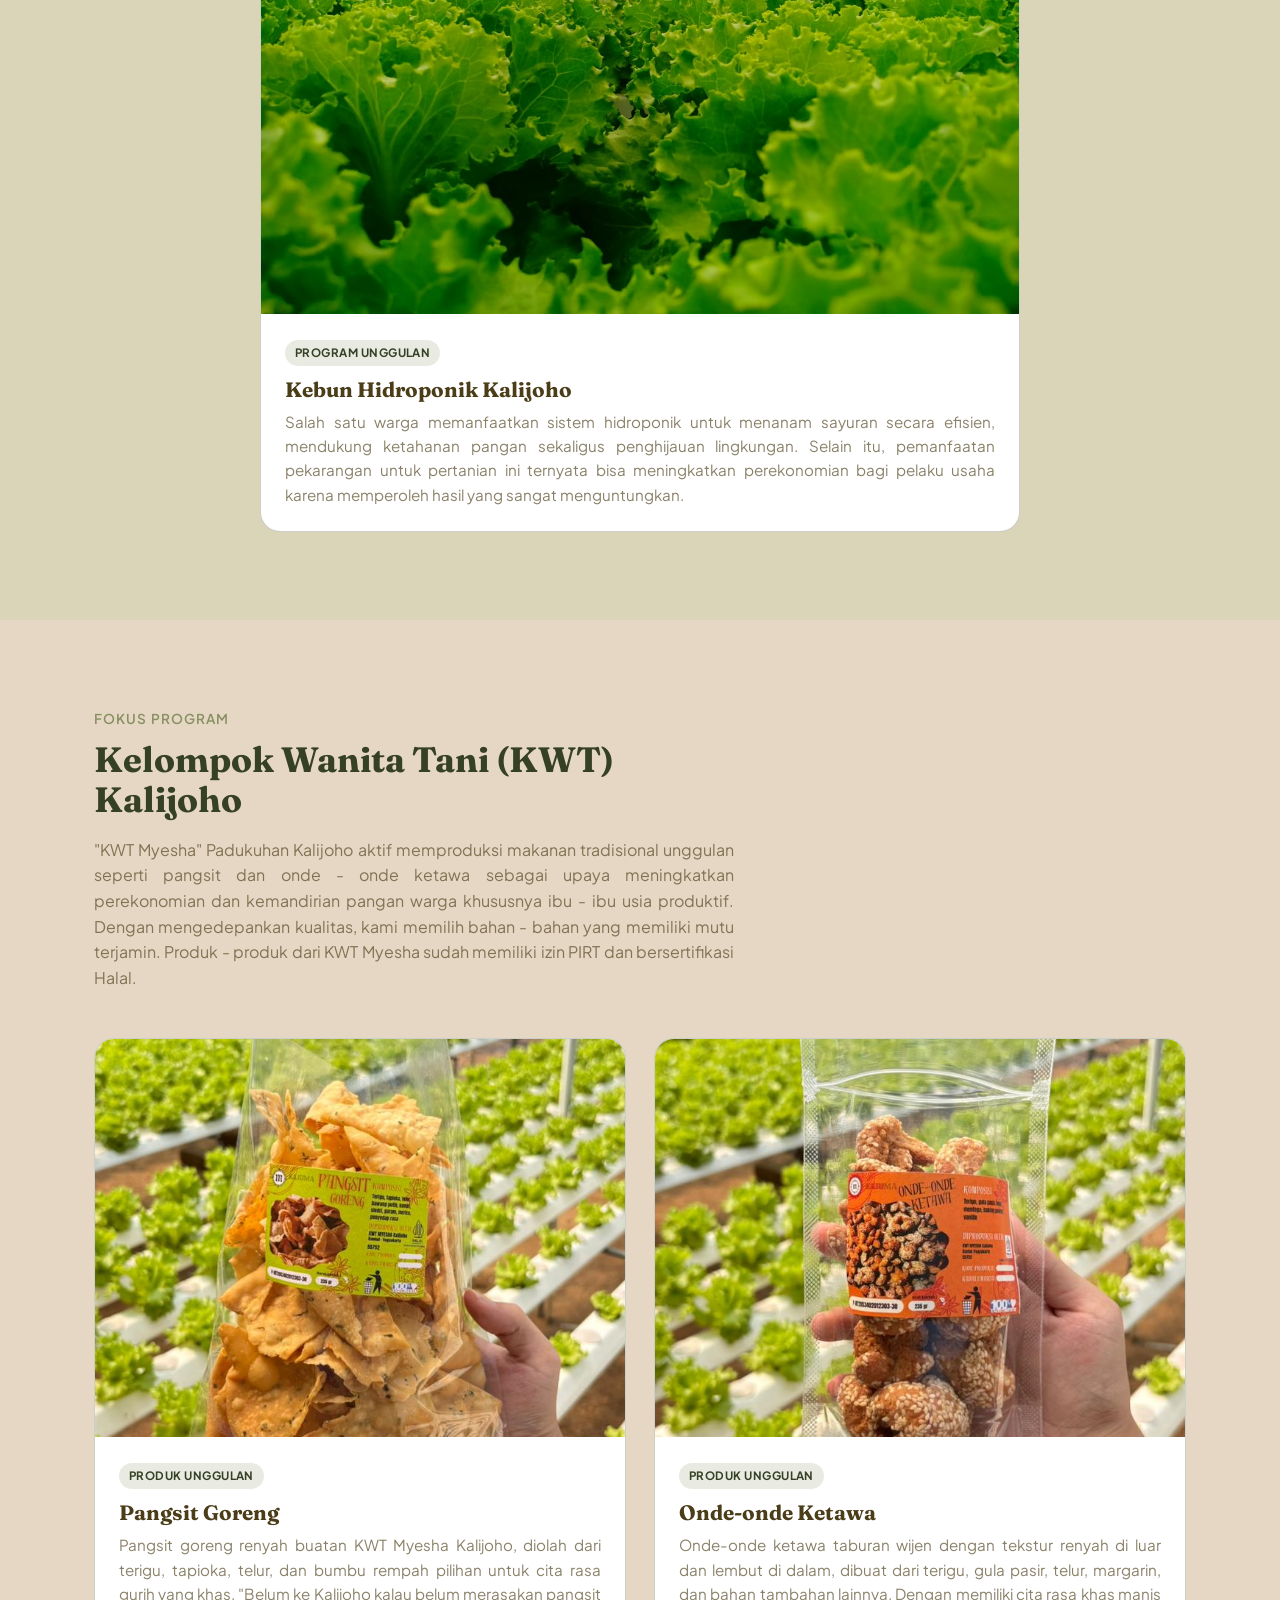
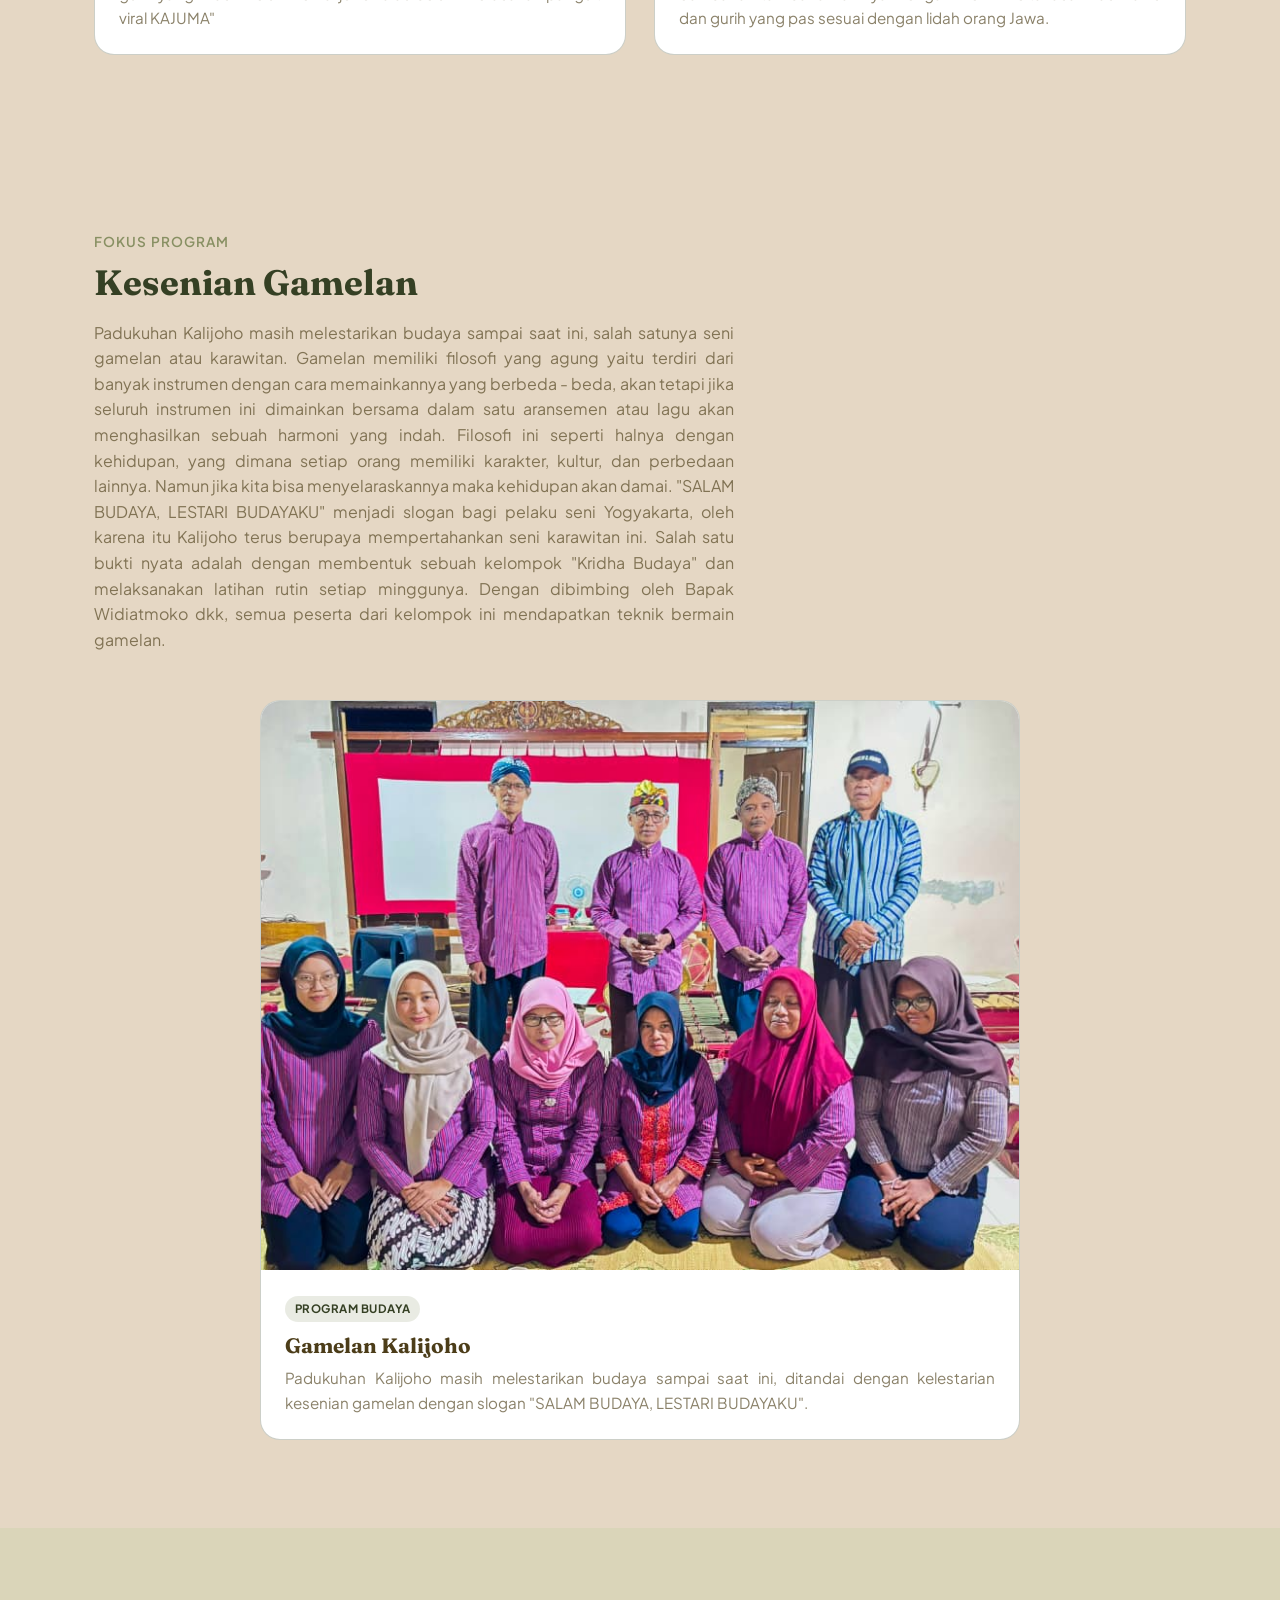
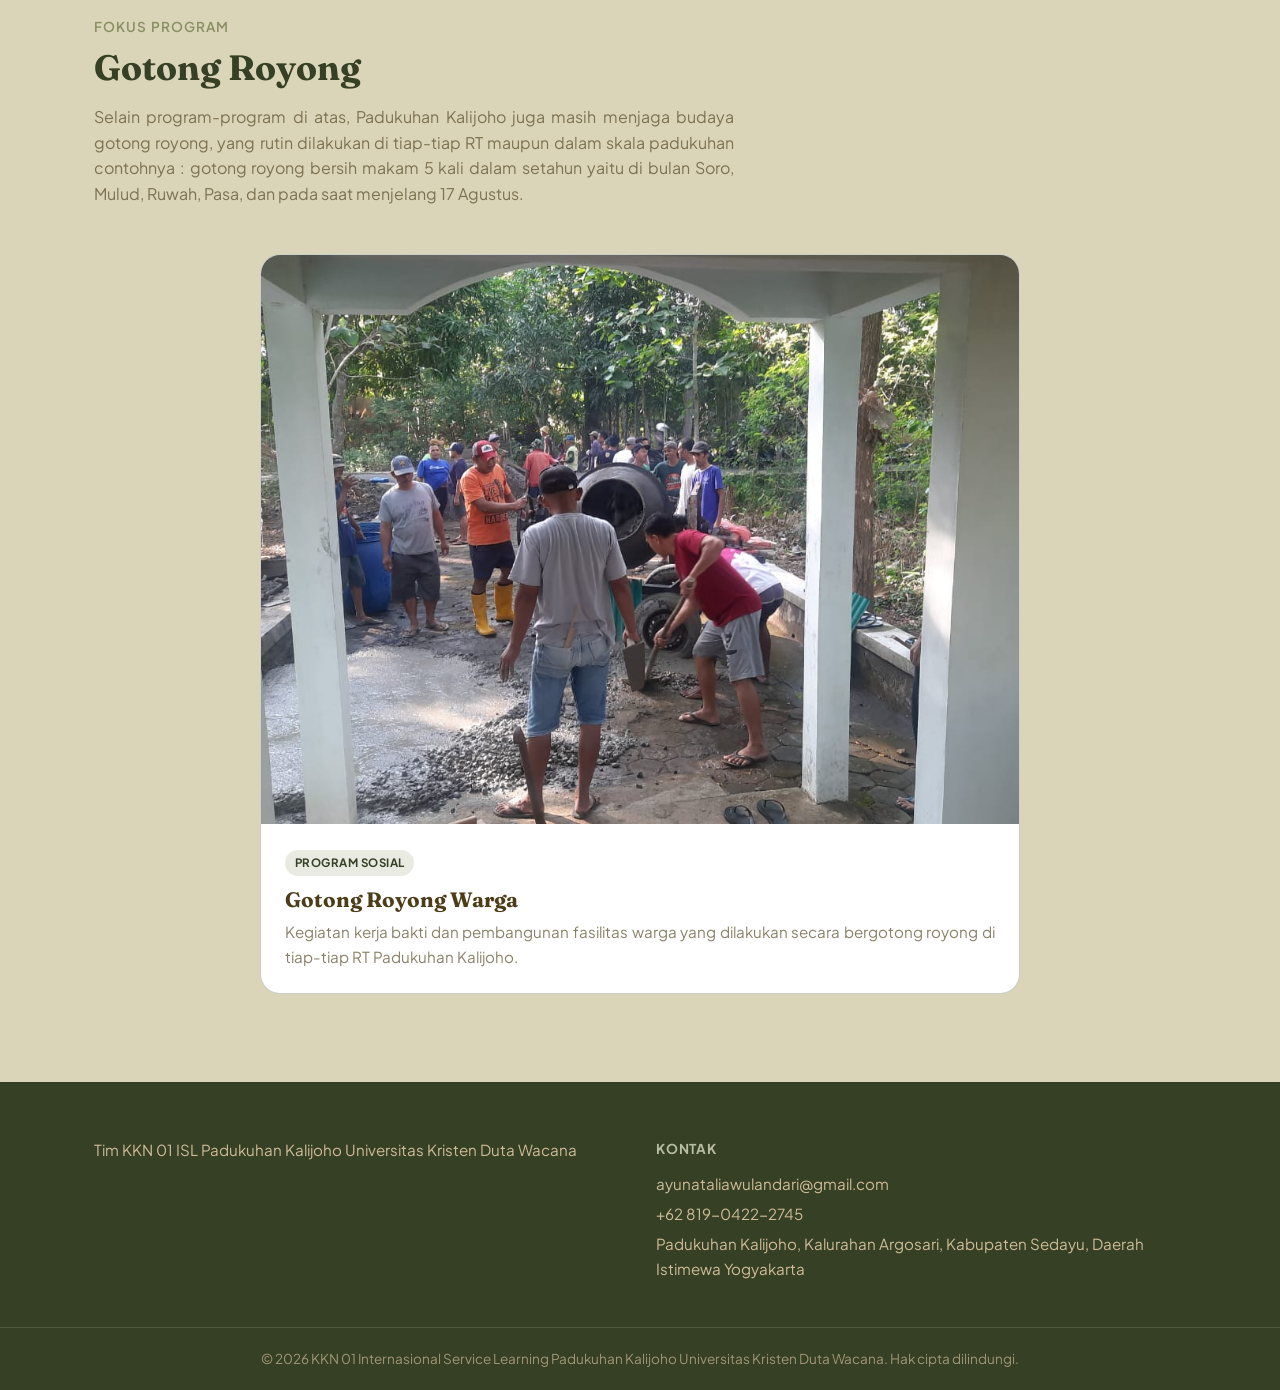
==== commit df7aba8a: "update final" ====
--- a/index.html
+++ b/index.html
@@ -150,7 +150,7 @@
             <p class="product-card__desc">
               <!-- GANTI: deskripsi singkat produk Pangsit jika diperlukan -->
               Pangsit goreng renyah buatan KWT Myesha Kalijoho, diolah dari terigu, tapioka,
-              telur, dan bumbu rempah pilihan untuk cita rasa gurih yang khas.
+              telur, dan bumbu rempah pilihan untuk cita rasa gurih yang khas. "Belum ke Kalijoho kalau belum merasakan pangsit viral KAJUMA"
             </p>
           </div>
         </article>
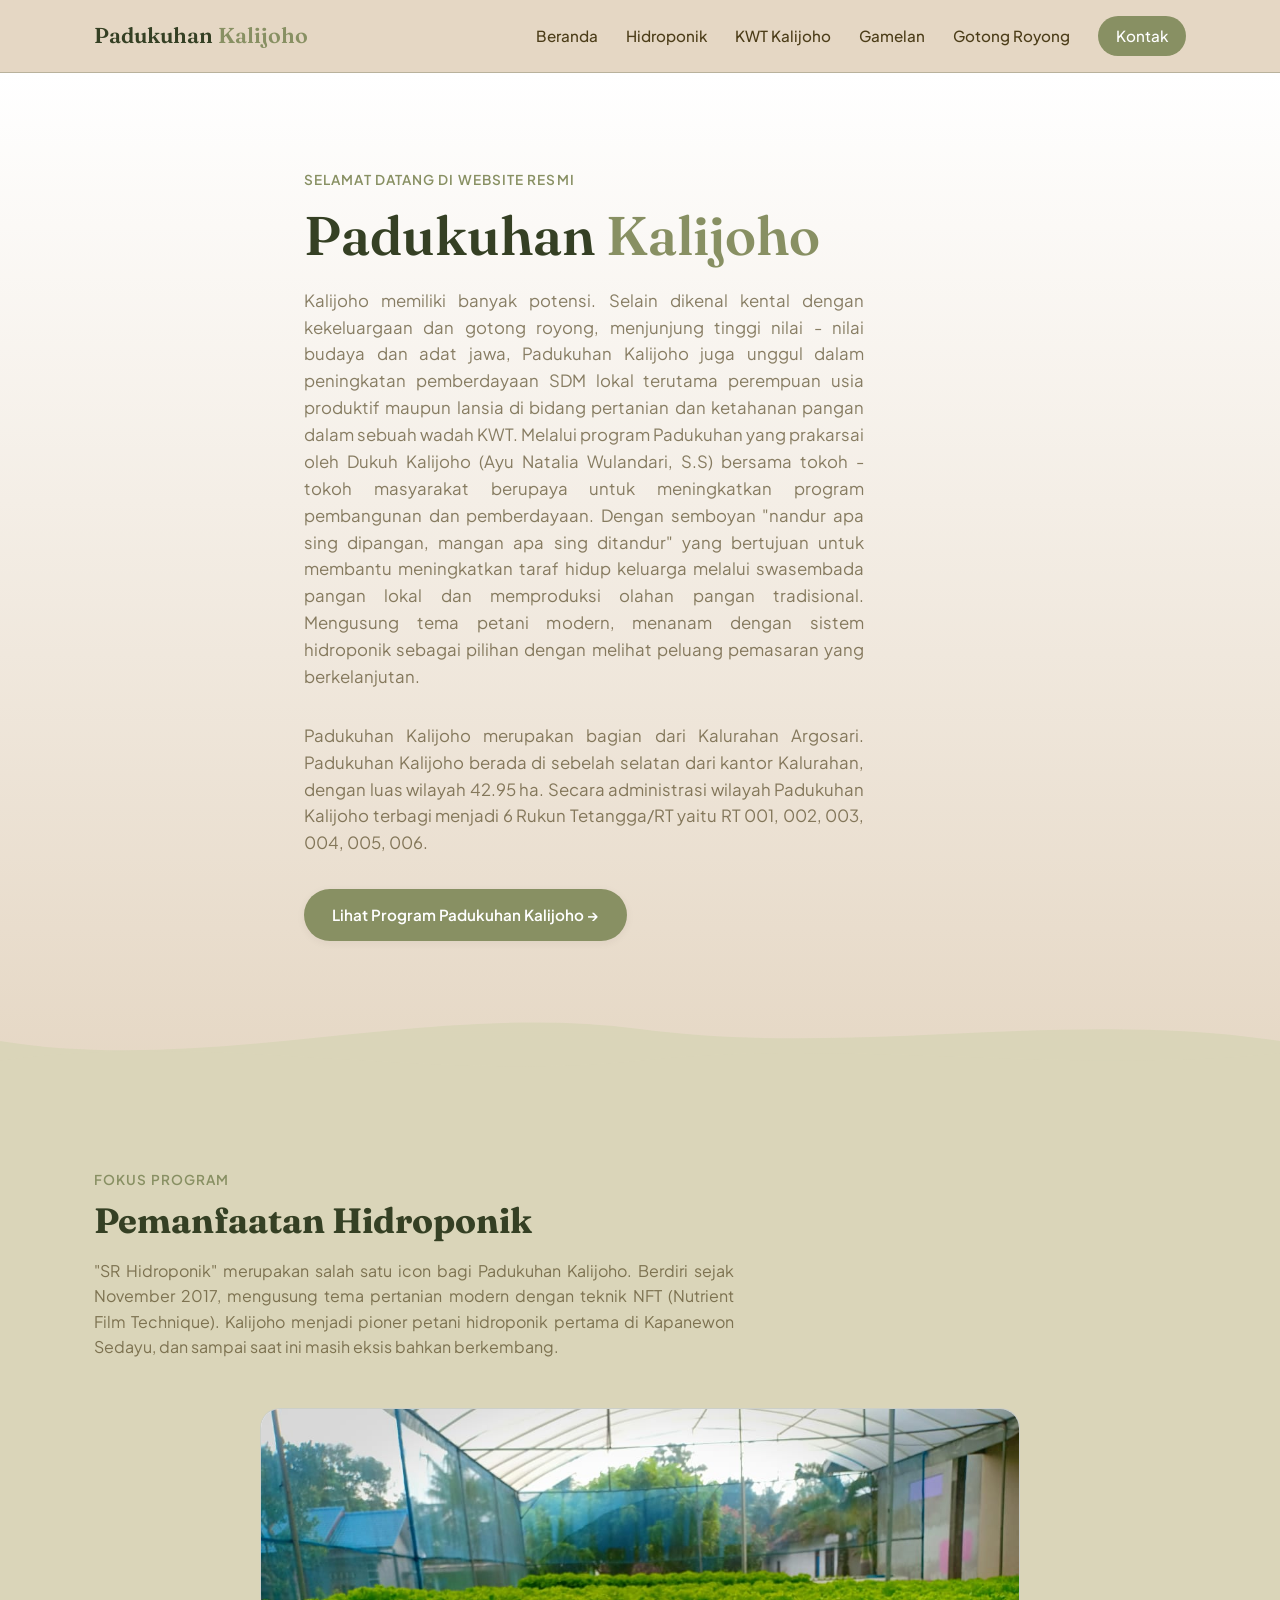
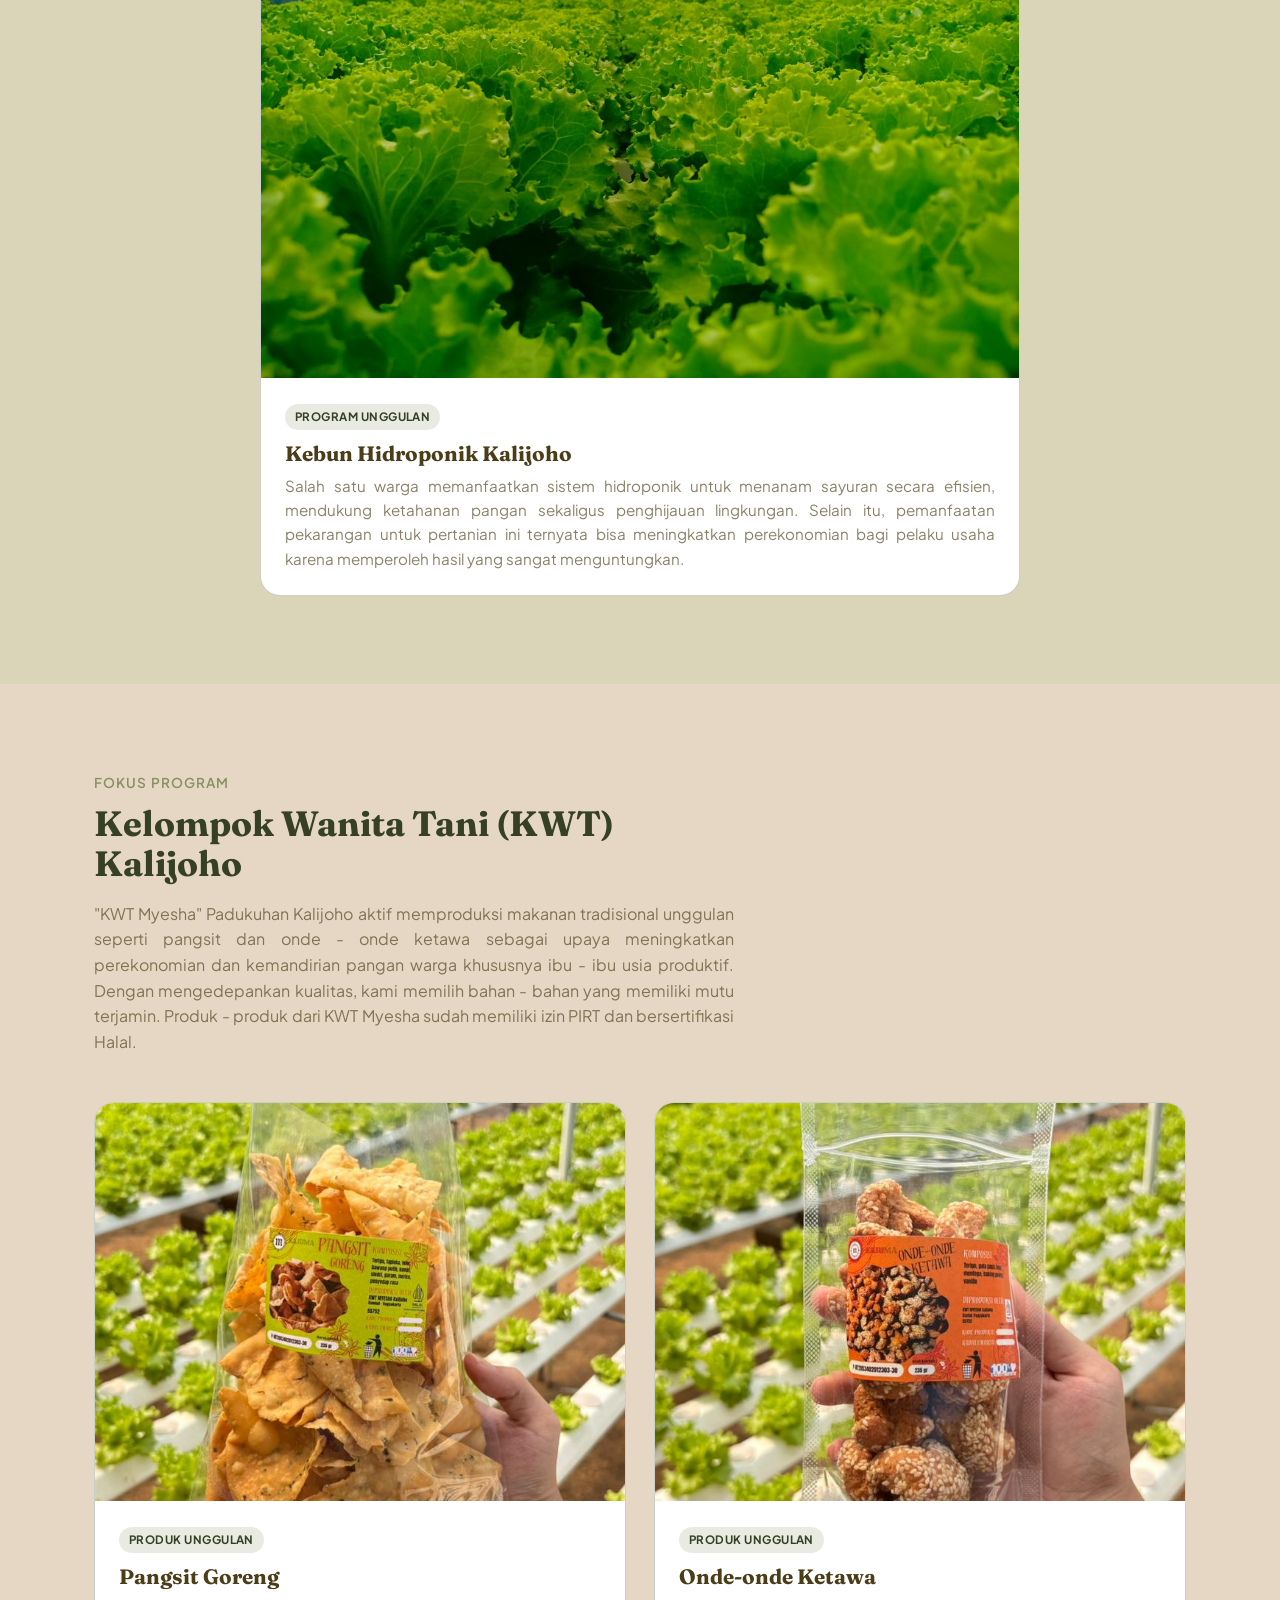
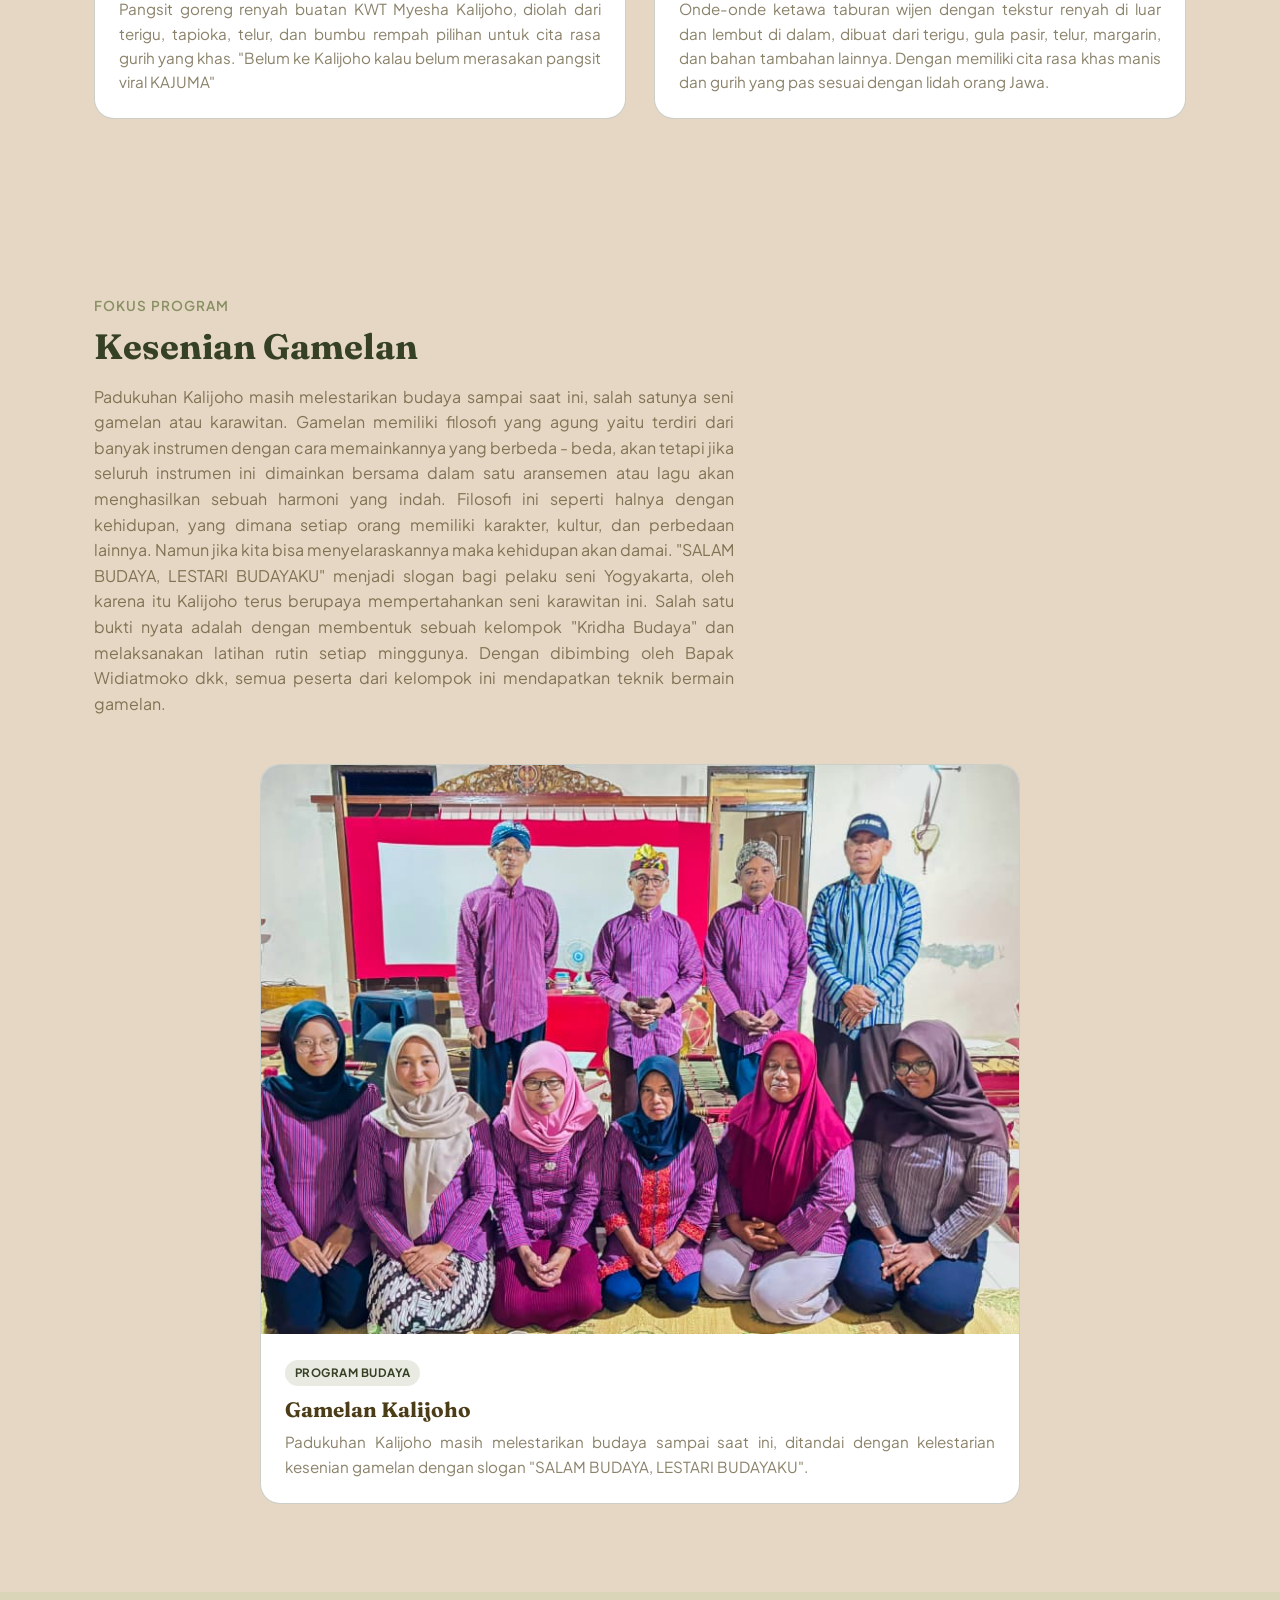
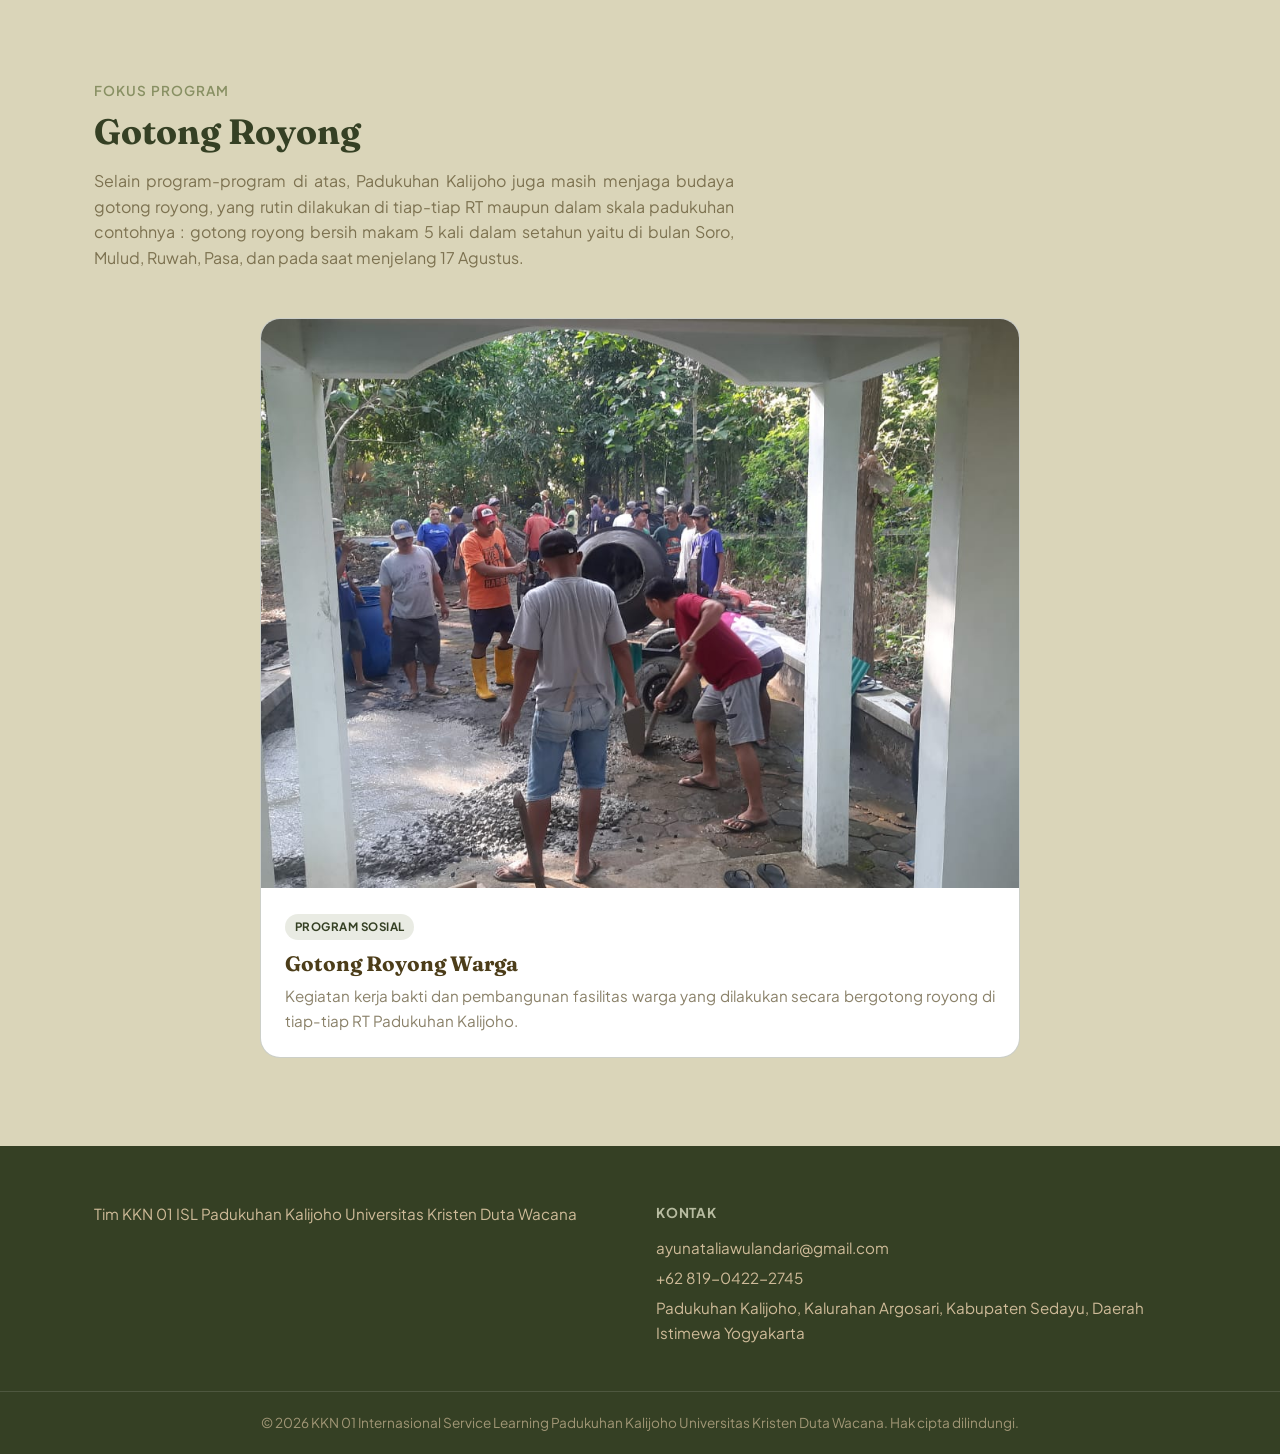
==== commit a3810f13: "update class" ====
--- a/index.html
+++ b/index.html
@@ -63,7 +63,7 @@
         olahan pangan tradisional. Mengusung tema petani modern, menanam dengan sistem  hidroponik 
         sebagai pilihan dengan melihat peluang pemasaran yang berkelanjutan.
       </p>
-      <p class="hero_subtitle">
+      <p class="hero__subtitle">
         Padukuhan Kalijoho merupakan bagian dari Kalurahan Argosari. 
         Padukuhan Kalijoho berada di sebelah selatan dari kantor Kalurahan, 
         dengan luas wilayah 42.95 ha. Secara administrasi wilayah 
